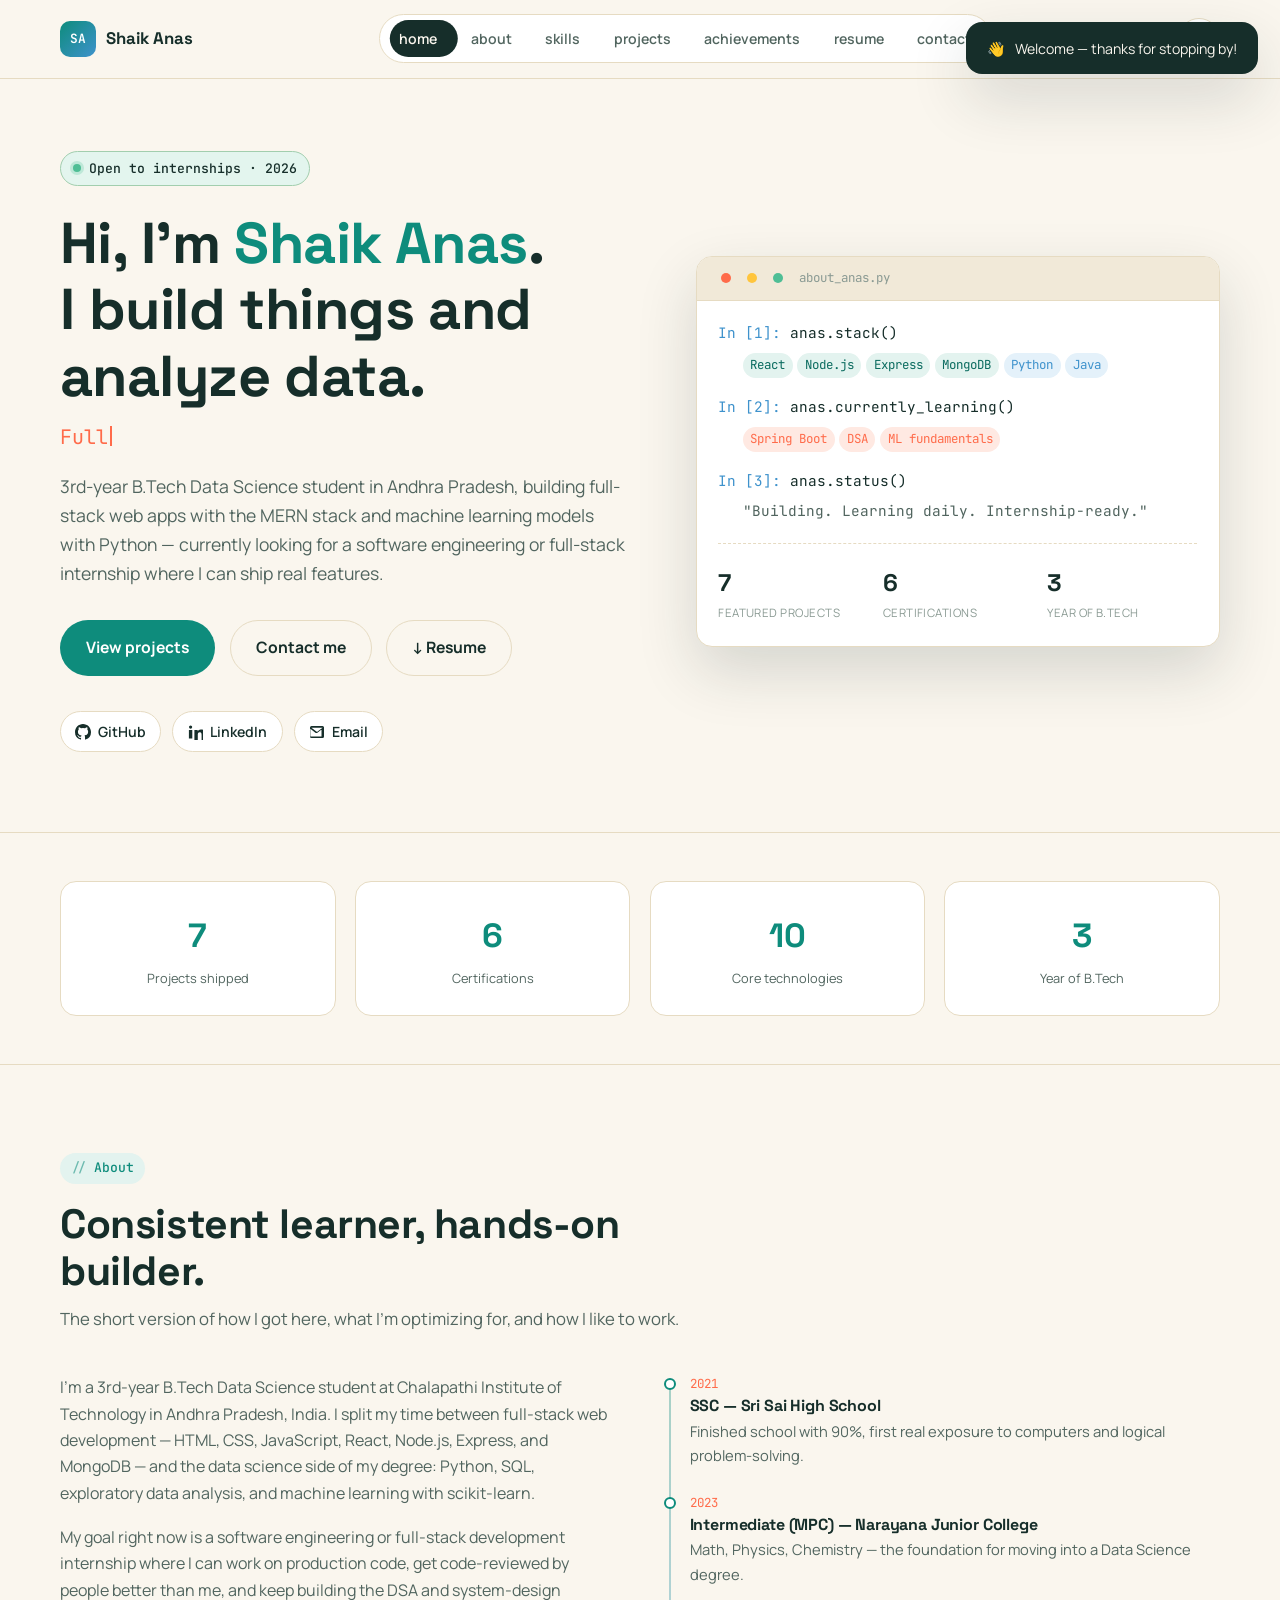
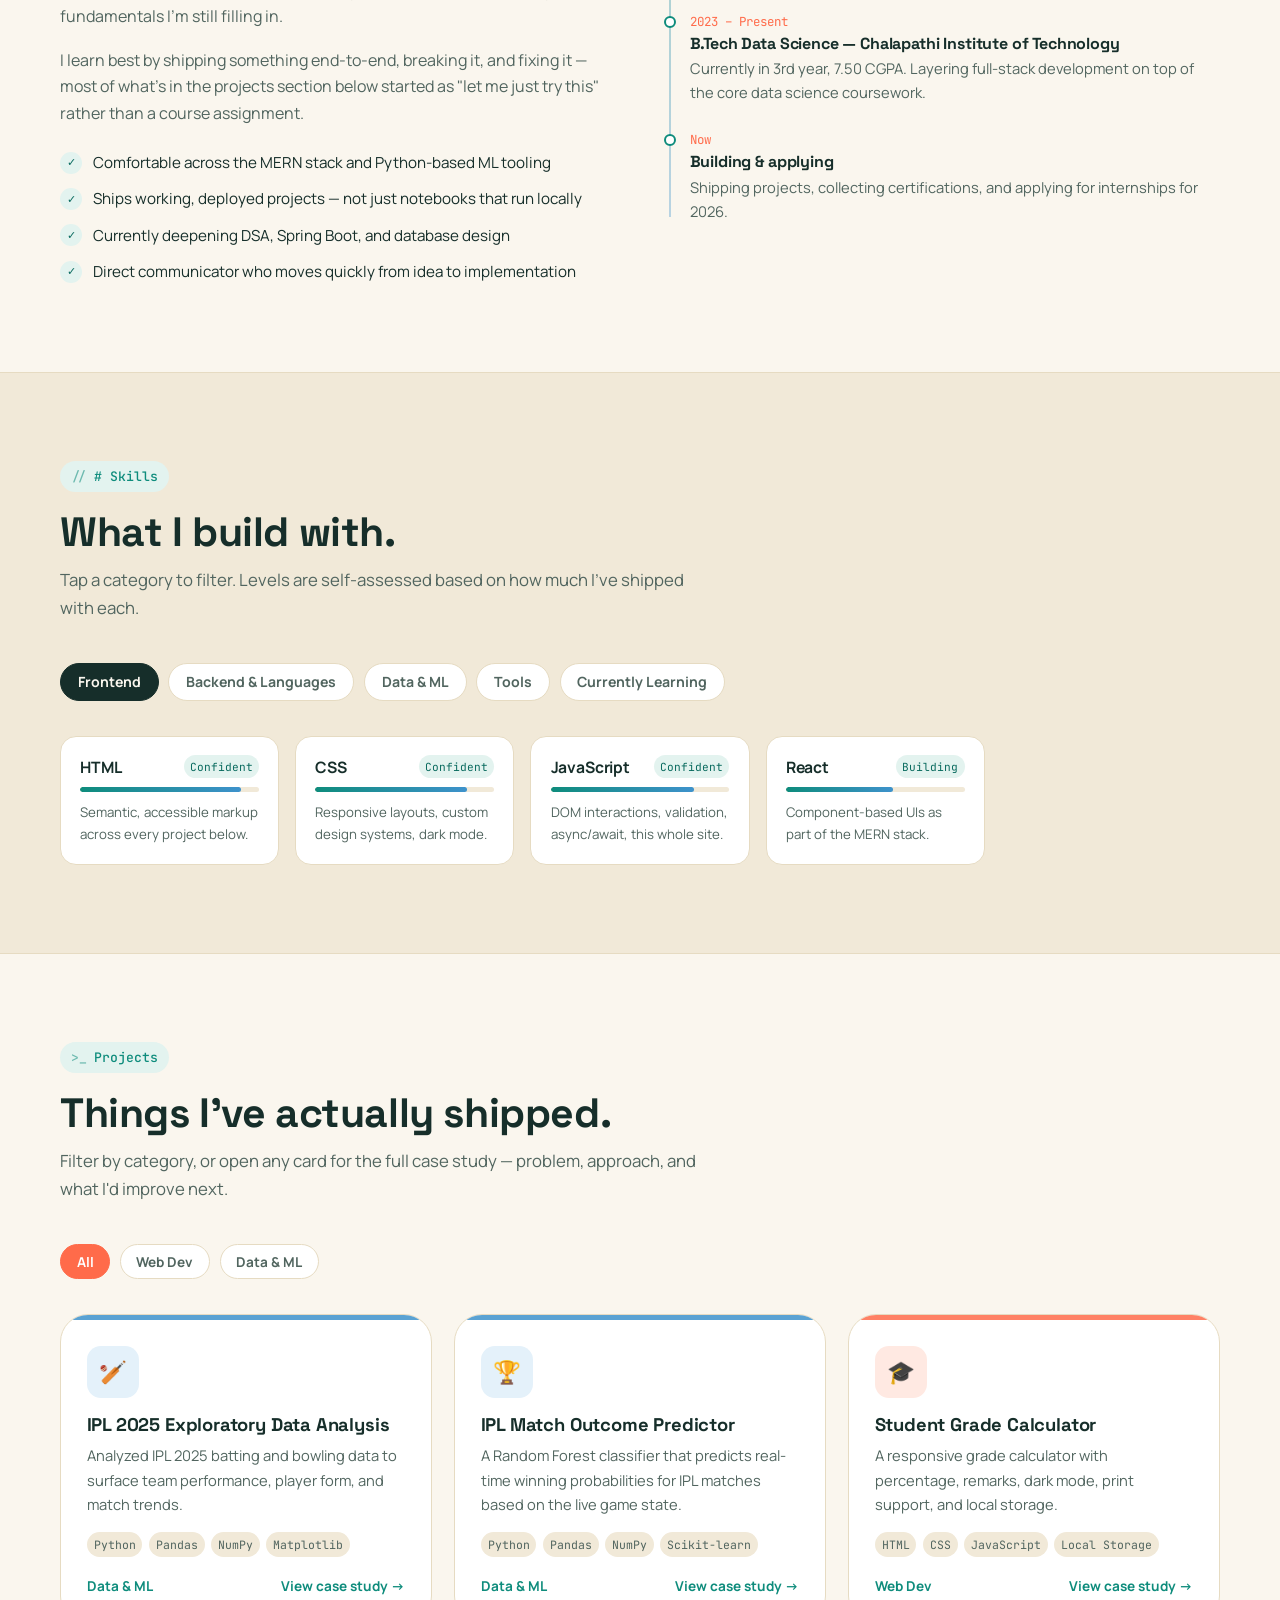
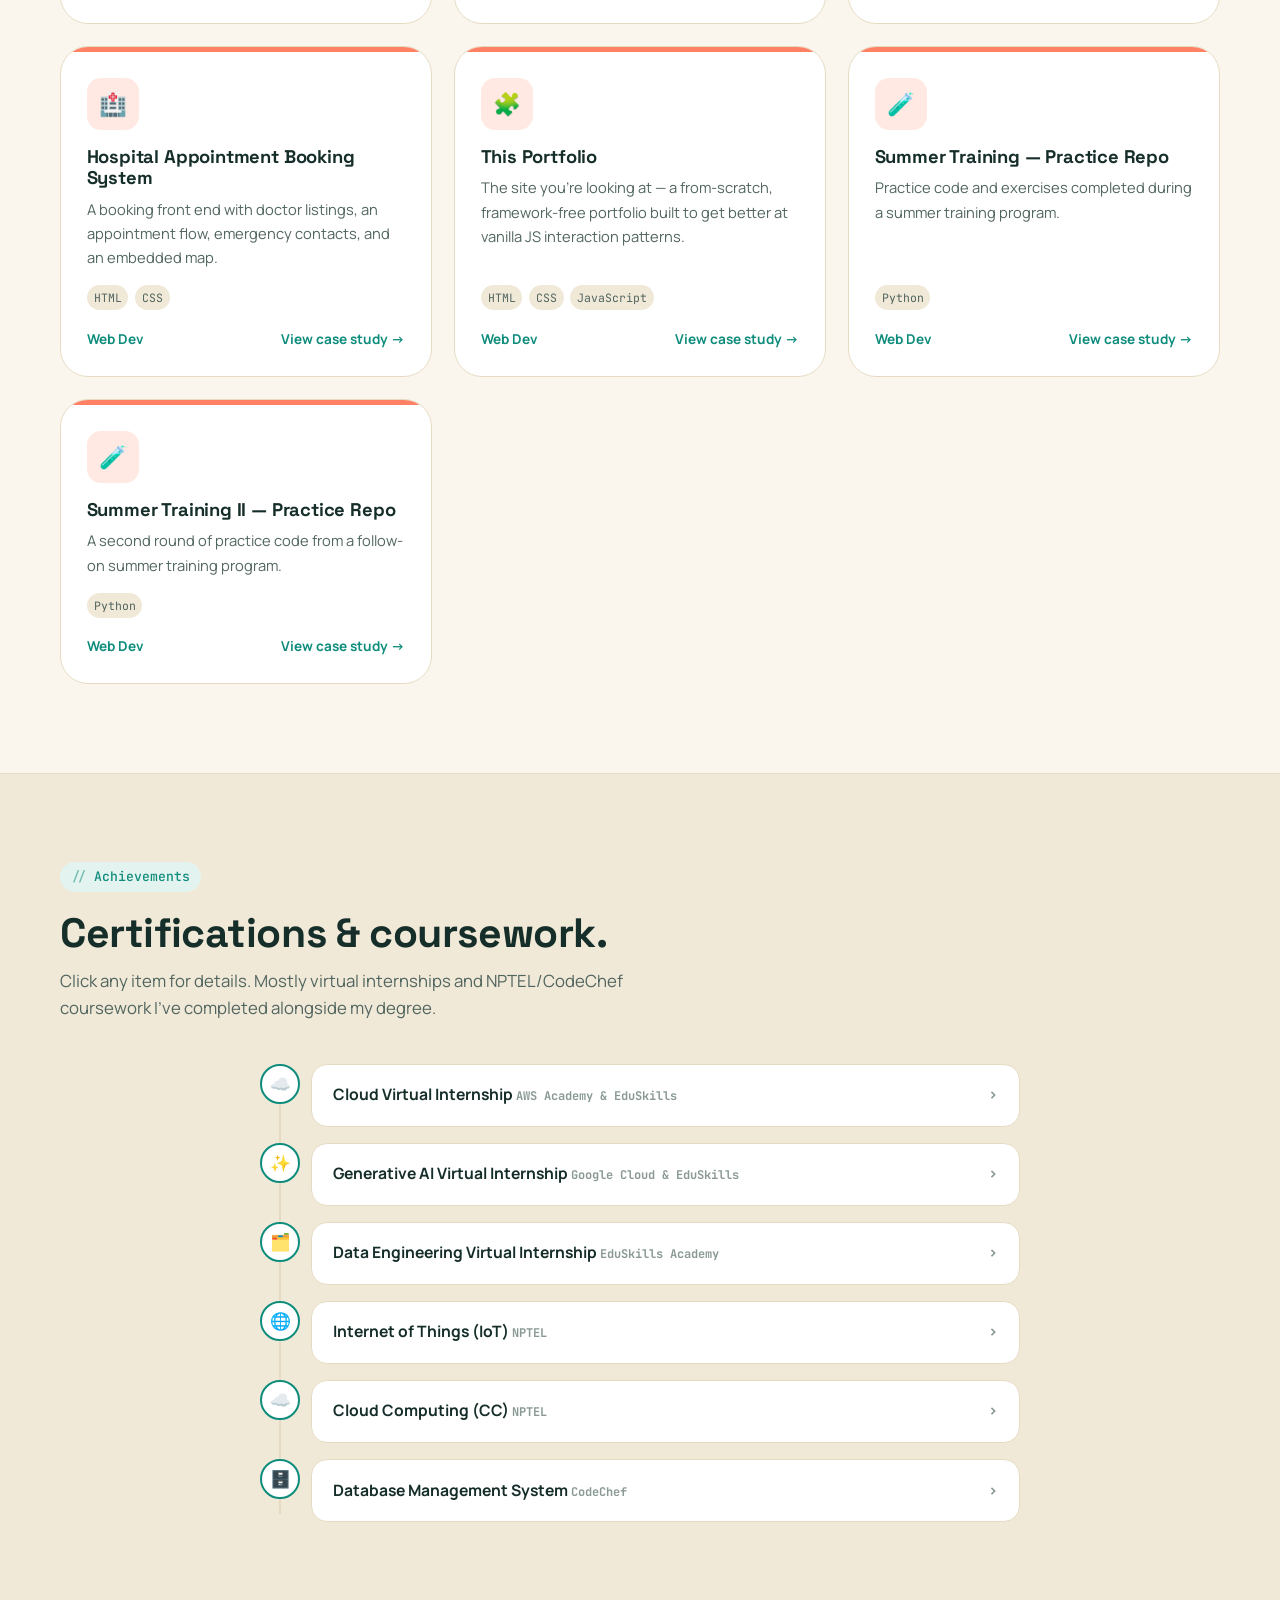
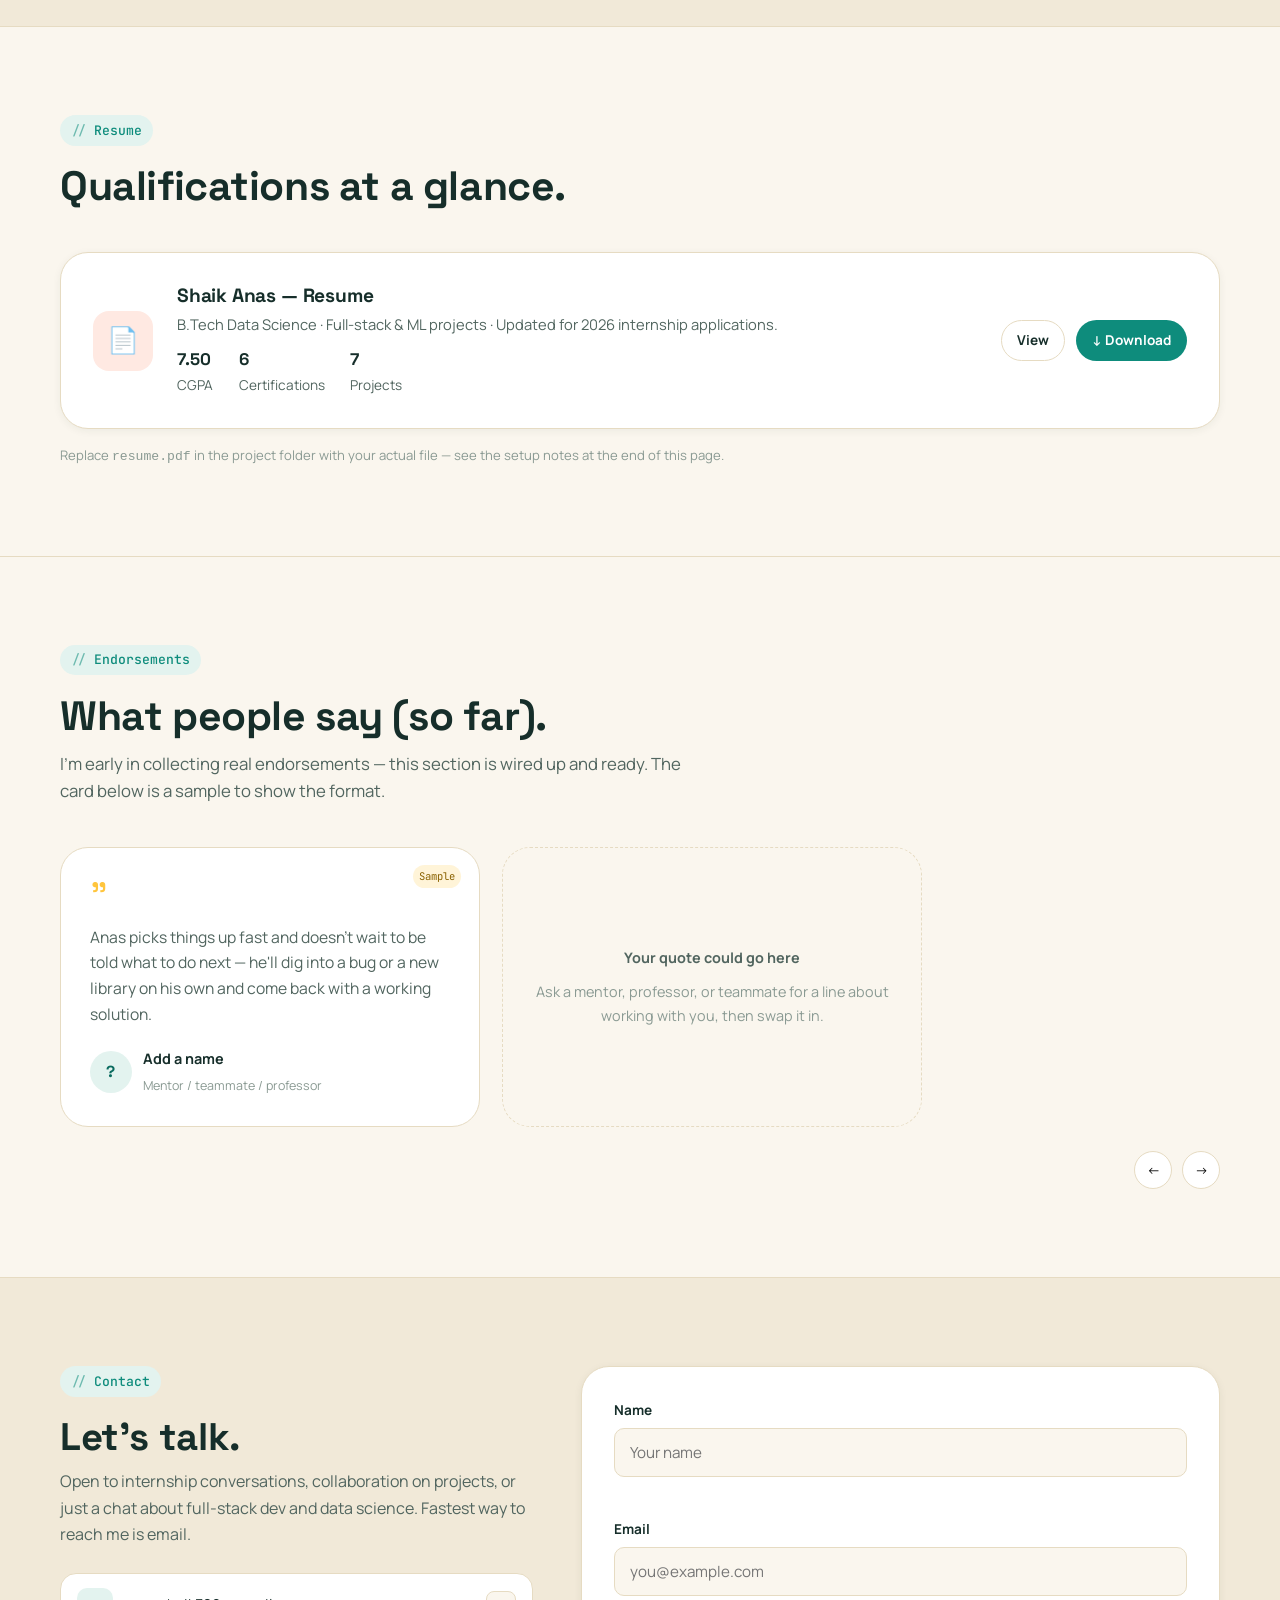
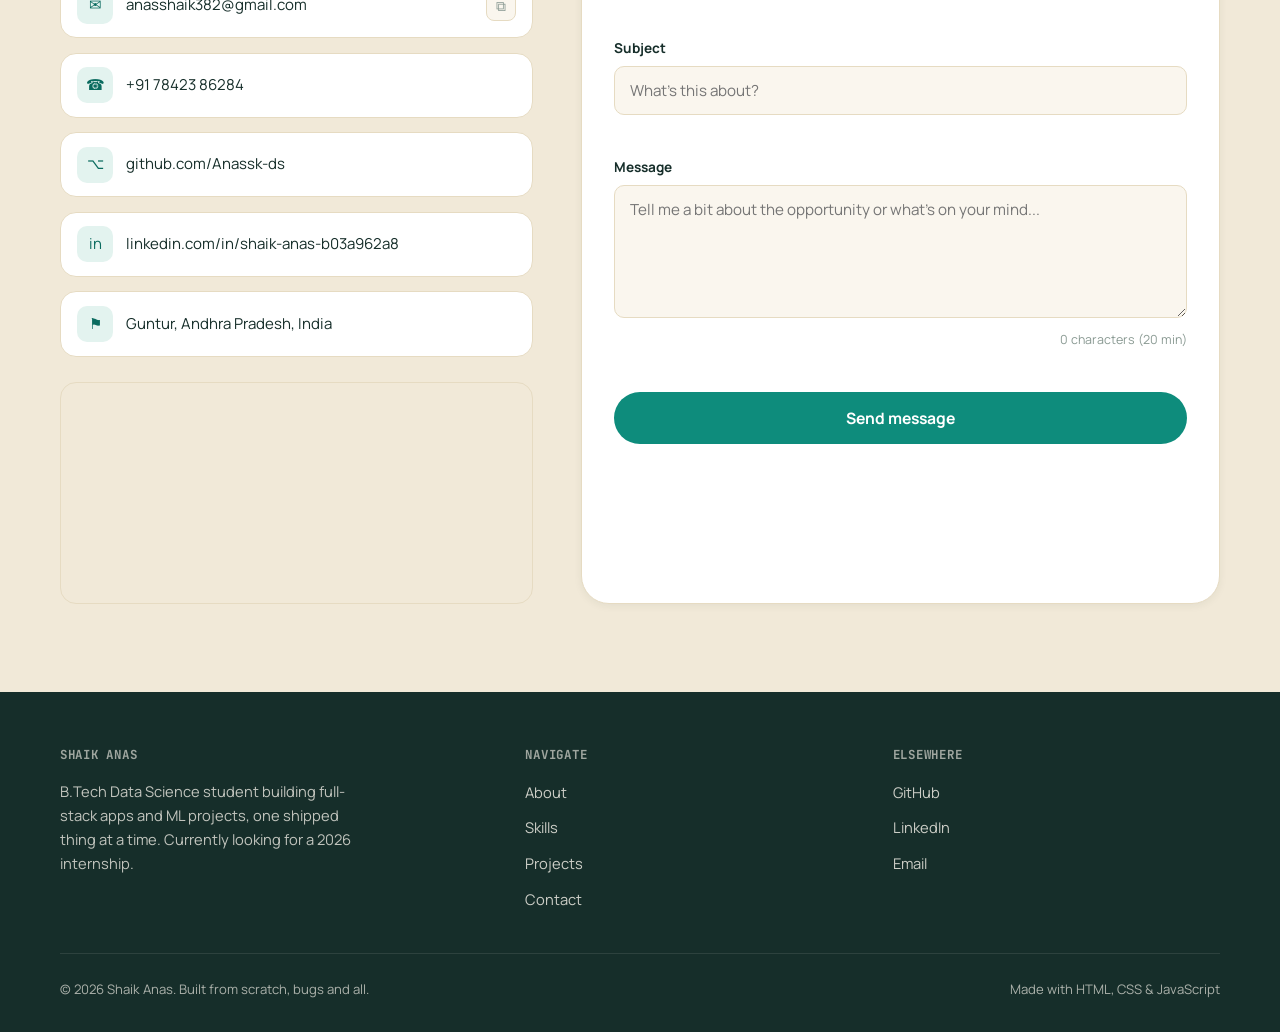
==== index.html @ b58685bb "Fix comment formatting for toast section in index.html" ====
<!DOCTYPE html>
<html lang="en">
<head>
<meta charset="UTF-8">
<meta name="viewport" content="width=device-width, initial-scale=1.0">
<title>Shaik Anas — Full-Stack &amp; Data Science Developer</title>
<meta name="description" content="Portfolio of Shaik Anas, a 3rd-year B.Tech Data Science student building full-stack web apps and machine learning projects, seeking software engineering internships.">
<meta property="og:title" content="Shaik Anas — Full-Stack & Data Science Developer">
<meta property="og:description" content="Projects, skills, and contact info for Shaik Anas — B.Tech Data Science student and aspiring software engineer.">
<meta property="og:type" content="website">
<meta name="twitter:card" content="summary">
<meta name="twitter:title" content="Shaik Anas — Full-Stack & Data Science Developer">
<meta name="twitter:description" content="Projects, skills, and contact info for Shaik Anas — B.Tech Data Science student and aspiring software engineer.">
<meta name="theme-color" content="#0E8C7C">
<meta name="keywords" content="Shaik Anas, portfolio, full stack developer, data science, MERN stack, machine learning, B.Tech, internship">
<link rel="icon" href="data:image/svg+xml,<svg xmlns=%22http://www.w3.org/2000/svg%22 viewBox=%220 0 100 100%22><rect width=%22100%22 height=%22100%22 rx=%2222%22 fill=%22%230E8C7C%22/><text x=%2250%22 y=%2266%22 font-size=%2250%22 font-family=%22monospace%22 fill=%22white%22 text-anchor=%22middle%22>A</text></svg>">
<style>
/* ============================================================
   SHAIK ANAS — PORTFOLIO
   Design language: "notebook & console" — nods to Jupyter cells
   (data science) and terminal prompts (full-stack/dev) without
   ever going literal dark-hacker. Bright, warm, editorial.
   ============================================================ */

/* ---------- FONTS ---------- */
@import url('https://fonts.googleapis.com/css2?family=Space+Grotesk:wght@500;600;700&family=Manrope:wght@400;500;600;700;800&family=JetBrains+Mono:wght@400;500;600&display=swap');

/* ---------- TOKENS ---------- */
:root{
  /* base surfaces */
  --bg:#FAF6EE;
  --bg-alt:#F1E9D8;
  --surface:#FFFFFF;
  --border:#E6DBC2;

  /* ink */
  --ink:#162E2A;
  --ink-soft:#51655F;
  --ink-faint:#8A9A93;

  /* accents */
  --teal:#0E8C7C;
  --teal-dark:#0A6B5F;
  --teal-tint:#E3F3EF;
  --coral:#FF6B4A;
  --coral-tint:#FFE9E2;
  --sun:#FFC53D;
  --sun-tint:#FFF4D8;
  --sky:#3E92CC;
  --sky-tint:#E4F1FA;
  --mint:#4FBE95;

  /* elevation */
  --shadow-sm:0 2px 8px rgba(22,46,42,.06);
  --shadow-md:0 10px 30px rgba(22,46,42,.10);
  --shadow-lg:0 24px 60px rgba(22,46,42,.16);

  /* geometry */
  --radius-sm:10px;
  --radius-md:16px;
  --radius-lg:28px;
  --radius-pill:999px;

  /* type */
  --font-display:'Space Grotesk', sans-serif;
  --font-body:'Manrope', sans-serif;
  --font-mono:'JetBrains Mono', monospace;

  /* motion */
  --ease:cubic-bezier(.22,.9,.3,1);
  --dur-fast:.2s;
  --dur-med:.45s;

  color-scheme: light;
}

[data-theme="dark"]{
  --bg:#122320;
  --bg-alt:#0D1B19;
  --surface:#18302B;
  --border:#25423B;

  --ink:#F2EEE1;
  --ink-soft:#B9C7C1;
  --ink-faint:#6E8580;

  --teal:#4FD6BE;
  --teal-dark:#38B39D;
  --teal-tint:#173B34;
  --coral:#FF8567;
  --coral-tint:#3B241E;
  --sun:#FFD35C;
  --sun-tint:#3A2E15;
  --sky:#6FB4E8;
  --sky-tint:#16303F;
  --mint:#6BD9AF;

  --shadow-sm:0 2px 10px rgba(0,0,0,.25);
  --shadow-md:0 14px 34px rgba(0,0,0,.35);
  --shadow-lg:0 28px 70px rgba(0,0,0,.45);

  color-scheme: dark;
}

/* ---------- RESET ---------- */
*,*::before,*::after{ box-sizing:border-box; }
html{ scroll-behavior:smooth; }
@media (prefers-reduced-motion: reduce){
  html{ scroll-behavior:auto; }
  *,*::before,*::after{
    animation-duration:.001ms !important;
    animation-iteration-count:1 !important;
    transition-duration:.001ms !important;
    scroll-behavior:auto !important;
  }
}

body{
  margin:0;
  background:var(--bg);
  color:var(--ink);
  font-family:var(--font-body);
  font-size:16px;
  line-height:1.65;
  -webkit-font-smoothing:antialiased;
  transition:background var(--dur-med) var(--ease), color var(--dur-med) var(--ease);
}

img{ max-width:100%; display:block; }
a{ color:inherit; }
button{ font-family:inherit; }

h1,h2,h3,h4{
  font-family:var(--font-display);
  line-height:1.15;
  margin:0;
  letter-spacing:-.01em;
}

p{ margin:0; }

.container{
  width:min(1160px, 92%);
  margin-inline:auto;
}

/* visually-hidden but accessible */
.sr-only{
  position:absolute; width:1px; height:1px;
  padding:0; margin:-1px; overflow:hidden;
  clip:rect(0,0,0,0); white-space:nowrap; border:0;
}

/* skip link */
.skip-link{
  position:absolute; left:1rem; top:-60px;
  background:var(--ink); color:var(--bg);
  padding:.7rem 1.1rem; border-radius:var(--radius-sm);
  z-index:2000; transition:top var(--dur-fast) var(--ease);
}
.skip-link:focus{ top:1rem; }

/* focus states */
a:focus-visible,
button:focus-visible,
input:focus-visible,
textarea:focus-visible,
select:focus-visible,
[tabindex]:focus-visible{
  outline:2.5px solid var(--coral);
  outline-offset:3px;
  border-radius:6px;
}

/* ---------- EYEBROW / SECTION LABELS (console-comment motif) ---------- */
.eyebrow{
  display:inline-flex;
  align-items:center;
  gap:.5em;
  font-family:var(--font-mono);
  font-size:.82rem;
  font-weight:500;
  color:var(--teal);
  background:var(--teal-tint);
  padding:.35em .85em;
  border-radius:var(--radius-pill);
  margin-bottom:1.1rem;
}
.eyebrow::before{ content:"//"; opacity:.55; }
.eyebrow.is-prompt::before{ content:">_"; }

.section-head{
  max-width:640px;
  margin-bottom:2.6rem;
}
.section-head h2{
  font-size:clamp(1.8rem, 3.2vw, 2.6rem);
  margin-bottom:.6rem;
}
.section-head p{
  color:var(--ink-soft);
  font-size:1.05rem;
}

section{
  padding:5.5rem 0;
  border-bottom:1px solid var(--border);
}
section:last-of-type{ border-bottom:none; }

/* alternate surface bands for rhythm */
.band-alt{ background:var(--bg-alt); }

/* ---------- CURSOR GLOW (desktop, pointer:fine only — added via JS) ---------- */
.cursor-glow{
  position:fixed;
  top:0; left:0;
  width:380px; height:380px;
  border-radius:50%;
  pointer-events:none;
  z-index:1;
  background:radial-gradient(circle, color-mix(in srgb, var(--teal) 16%, transparent) 0%, color-mix(in srgb, var(--coral) 8%, transparent) 45%, transparent 72%);
  transform:translate(-50%,-50%);
  opacity:0;
  transition:opacity .4s ease;
  will-change:transform;
}
.cursor-glow.is-active{ opacity:1; }

/* ---------- BUTTONS ---------- */
.btn{
  --btn-bg:var(--ink);
  --btn-fg:var(--bg);
  display:inline-flex;
  align-items:center;
  gap:.55em;
  font-family:var(--font-body);
  font-weight:700;
  font-size:.98rem;
  padding:.9em 1.6em;
  border-radius:var(--radius-pill);
  background:var(--btn-bg);
  color:var(--btn-fg);
  border:1.5px solid transparent;
  cursor:pointer;
  text-decoration:none;
  transition:transform var(--dur-fast) var(--ease), box-shadow var(--dur-fast) var(--ease);
  position:relative;
  isolation:isolate;
}
.btn:hover{ transform:translateY(-3px); box-shadow:var(--shadow-md); }
.btn:active{ transform:translateY(-1px); }

.btn-primary{ --btn-bg:var(--teal); --btn-fg:#fff; }
.btn-coral{ --btn-bg:var(--coral); --btn-fg:#fff; }
.btn-ghost{
  --btn-bg:transparent; --btn-fg:var(--ink);
  border-color:var(--border);
}
.btn-ghost:hover{ border-color:var(--teal); }
.btn-sm{ padding:.6em 1.1em; font-size:.85rem; }
.btn:disabled{ opacity:.55; cursor:not-allowed; transform:none; box-shadow:none; }

/* ---------- HEADER / NAV ---------- */
.site-header{
  position:sticky;
  top:0;
  z-index:1000;
  background:color-mix(in srgb, var(--bg) 88%, transparent);
  backdrop-filter:blur(10px);
  border-bottom:1px solid var(--border);
  transition:box-shadow var(--dur-fast) var(--ease), background var(--dur-med) var(--ease), transform var(--dur-med) var(--ease);
}
.site-header.is-scrolled{ box-shadow:var(--shadow-sm); }
.site-header.is-hidden{ transform:translateY(-100%); }

.nav-inner{
  display:flex;
  align-items:center;
  justify-content:space-between;
  padding:.9rem 0;
}

.logo{
  display:flex;
  align-items:center;
  gap:.6rem;
  font-family:var(--font-display);
  font-weight:700;
  font-size:1.05rem;
  text-decoration:none;
  color:var(--ink);
}
.logo-mark{
  width:36px; height:36px;
  border-radius:10px;
  background:linear-gradient(135deg, var(--teal), var(--sky));
  color:#fff;
  display:flex; align-items:center; justify-content:center;
  font-family:var(--font-mono);
  font-size:.8rem;
  font-weight:600;
  flex-shrink:0;
}

.nav-tabs{
  display:flex;
  gap:.25rem;
  list-style:none;
  margin:0; padding:0;
  background:var(--surface);
  border:1px solid var(--border);
  border-radius:var(--radius-pill);
  padding:.3rem;
  position:relative;
}
.nav-indicator{
  position:absolute;
  top:.3rem;
  height:calc(100% - .6rem);
  border-radius:var(--radius-pill);
  background:var(--ink);
  z-index:0;
  transition:transform var(--dur-med) var(--ease), width var(--dur-med) var(--ease), opacity var(--dur-fast) var(--ease);
  opacity:0;
}
.nav-tabs a{
  display:block;
  position:relative;
  z-index:1;
  padding:.5em 1.05em;
  border-radius:var(--radius-pill);
  text-decoration:none;
  font-size:.88rem;
  font-weight:600;
  color:var(--ink-soft);
  transition:color var(--dur-fast) var(--ease);
  white-space:nowrap;
}
.nav-tabs a:hover{ color:var(--ink); }
.nav-tabs a.is-active{ color:var(--bg); }
@media (max-width:860px){
  .nav-indicator{ display:none; }
}

.nav-actions{ display:flex; align-items:center; gap:.6rem; }

.theme-toggle{
  width:42px; height:42px;
  border-radius:50%;
  border:1px solid var(--border);
  background:var(--surface);
  display:flex; align-items:center; justify-content:center;
  cursor:pointer;
  font-size:1.05rem;
  transition:transform var(--dur-fast) var(--ease), border-color var(--dur-fast) var(--ease);
}
.theme-toggle:hover{ transform:rotate(-12deg); border-color:var(--teal); }

.menu-toggle{
  display:none;
  width:42px; height:42px;
  border-radius:10px;
  border:1px solid var(--border);
  background:var(--surface);
  cursor:pointer;
  align-items:center;
  justify-content:center;
}
.menu-toggle span,
.menu-toggle span::before,
.menu-toggle span::after{
  content:"";
  display:block;
  width:18px; height:2px;
  background:var(--ink);
  position:relative;
  transition:transform var(--dur-fast) var(--ease), opacity var(--dur-fast) var(--ease);
}
.menu-toggle span::before{ position:absolute; top:-6px; }
.menu-toggle span::after{ position:absolute; top:6px; }
.menu-toggle.is-open span{ background:transparent; }
.menu-toggle.is-open span::before{ transform:translateY(6px) rotate(45deg); }
.menu-toggle.is-open span::after{ transform:translateY(-6px) rotate(-45deg); }

@media (max-width:860px){
  .nav-tabs{
    position:fixed;
    inset:64px 4% auto 4%;
    flex-direction:column;
    display:none;
    padding:.6rem;
    box-shadow:var(--shadow-lg);
  }
  .nav-tabs.is-open{ display:flex; }
  .nav-tabs a{ text-align:center; }
  .menu-toggle{ display:flex; }
}

/* ---------- HERO ---------- */
.hero{
  padding:4.5rem 0 5rem;
  border-bottom:1px solid var(--border);
  overflow:hidden;
}
.hero-grid{
  display:grid;
  grid-template-columns:1.05fr .95fr;
  gap:3.5rem;
  align-items:center;
}
@media (max-width:940px){
  .hero-grid{ grid-template-columns:1fr; gap:2.5rem; }
}

.status-badge{
  display:inline-flex;
  align-items:center;
  gap:.55em;
  font-family:var(--font-mono);
  font-size:.82rem;
  font-weight:500;
  padding:.45em .95em;
  border-radius:var(--radius-pill);
  background:var(--mint) / 12%;
  background:color-mix(in srgb, var(--mint) 16%, var(--surface));
  border:1px solid color-mix(in srgb, var(--mint) 45%, var(--border));
  margin-bottom:1.5rem;
}
.status-dot{
  width:8px; height:8px; border-radius:50%;
  background:var(--mint);
  box-shadow:0 0 0 3px color-mix(in srgb, var(--mint) 25%, transparent);
  animation:pulse-dot 2.2s ease-in-out infinite;
}
@keyframes pulse-dot{
  0%,100%{ opacity:1; }
  50%{ opacity:.45; }
}

.hero h1{
  font-size:clamp(2.4rem, 5vw, 3.6rem);
  margin-bottom:.75rem;
}
.hero h1 .accent{ color:var(--teal); }

.hero-role{
  font-family:var(--font-mono);
  font-size:clamp(1rem, 1.6vw, 1.25rem);
  color:var(--coral);
  margin-bottom:1.15rem;
  min-height:1.6em;
}
.hero-role .cursor{
  display:inline-block;
  width:2px; height:1em;
  background:var(--coral);
  margin-left:2px;
  vertical-align:-2px;
  animation:blink 1s step-end infinite;
}
@keyframes blink{ 50%{ opacity:0; } }

.hero p.lede{
  font-size:1.1rem;
  color:var(--ink-soft);
  max-width:52ch;
  margin-bottom:2rem;
}

.hero-ctas{
  display:flex;
  flex-wrap:wrap;
  gap:.9rem;
  margin-bottom:2.2rem;
}

.social-row{
  display:flex;
  gap:.7rem;
  flex-wrap:wrap;
}
.social-chip{
  display:inline-flex;
  align-items:center;
  gap:.5em;
  padding:.55em 1em;
  border-radius:var(--radius-pill);
  border:1px solid var(--border);
  background:var(--surface);
  text-decoration:none;
  font-size:.88rem;
  font-weight:600;
  color:var(--ink);
  transition:border-color var(--dur-fast) var(--ease), transform var(--dur-fast) var(--ease);
}
.social-chip:hover{ border-color:var(--teal); transform:translateY(-2px); }

/* --- hero terminal / notebook cell (signature element) --- */
.cell{
  background:var(--surface);
  border:1px solid var(--border);
  border-radius:var(--radius-md);
  box-shadow:var(--shadow-lg);
  overflow:hidden;
  font-family:var(--font-mono);
}
.cell-titlebar{
  display:flex;
  align-items:center;
  gap:.5rem;
  padding:.7rem 1rem;
  background:var(--bg-alt);
  border-bottom:1px solid var(--border);
}
.cell-dot{ width:10px; height:10px; border-radius:50%; }
.cell-dot.c1{ background:var(--coral); }
.cell-dot.c2{ background:var(--sun); }
.cell-dot.c3{ background:var(--mint); }
.cell-titlebar span{
  margin-left:.5rem;
  font-size:.78rem;
  color:var(--ink-faint);
}
.cell-body{ padding:1.25rem 1.35rem 1.5rem; font-size:.9rem; }
.cell-line{ display:flex; gap:.6em; margin-bottom:.35rem; }
.cell-prompt{ color:var(--sky); flex-shrink:0; }
.cell-input{ color:var(--ink); }
.cell-output{
  color:var(--ink-soft);
  padding-left:1.7em;
  margin-top:.15rem;
}
.cell-output .tag{
  display:inline-block;
  margin:.15rem .3rem .15rem 0;
  padding:.2em .6em;
  border-radius:var(--radius-pill);
  font-size:.78rem;
}
.tag-teal{ background:var(--teal-tint); color:var(--teal-dark); }
.tag-coral{ background:var(--coral-tint); color:var(--coral); }
.tag-sun{ background:var(--sun-tint); color:#8a6200; }
[data-theme="dark"] .tag-sun{ color:var(--sun); }
.tag-sky{ background:var(--sky-tint); color:var(--sky); }

.cell-stats{
  display:grid;
  grid-template-columns:repeat(3,1fr);
  gap:.9rem;
  margin-top:1.3rem;
  padding-top:1.2rem;
  border-top:1px dashed var(--border);
  font-family:var(--font-body);
}
.cell-stats .stat-num{
  font-family:var(--font-display);
  font-size:1.5rem;
  font-weight:700;
  color:var(--ink);
}
.cell-stats .stat-label{
  font-size:.72rem;
  color:var(--ink-faint);
  text-transform:uppercase;
  letter-spacing:.04em;
}

/* ---------- SCROLL REVEAL ----------
   Visible by default so the page still works if JS fails to load.
   JS opts elements into the hidden starting state via .reveal-armed,
   then adds .is-visible once scrolled into view. See script.js. */
.reveal{ opacity:1; transform:none; }
.reveal.reveal-armed{
  opacity:0;
  transform:translateY(24px);
  transition:opacity .7s var(--ease), transform .7s var(--ease);
}
.reveal.reveal-armed.is-visible{ opacity:1; transform:none; }

/* ---------- ABOUT ---------- */
.about-grid{
  display:grid;
  grid-template-columns:1fr 1fr;
  gap:3rem;
}
@media (max-width:860px){ .about-grid{ grid-template-columns:1fr; } }

.about-copy p{ color:var(--ink-soft); margin-bottom:1.1rem; }
.about-copy p:last-child{ margin-bottom:0; }

.strengths{
  list-style:none; margin:1.5rem 0 0; padding:0;
  display:grid; gap:.7rem;
}
.strengths li{
  display:flex; gap:.7em; align-items:flex-start;
  font-size:.95rem; color:var(--ink);
}
.strengths li::before{
  content:"✓";
  flex-shrink:0;
  width:22px; height:22px;
  border-radius:50%;
  background:var(--teal-tint);
  color:var(--teal-dark);
  font-size:.7rem;
  display:flex; align-items:center; justify-content:center;
  margin-top:.15em;
}

/* mini journey timeline (about) */
.journey{
  position:relative;
  padding-left:1.6rem;
}
.journey::before{
  content:"";
  position:absolute; left:5px; top:6px; bottom:6px;
  width:2px;
  background:linear-gradient(var(--teal), var(--sky));
  opacity:.35;
}
.journey-item{
  position:relative;
  padding-bottom:1.6rem;
}
.journey-item:last-child{ padding-bottom:0; }
.journey-item::before{
  content:"";
  position:absolute; left:-1.6rem; top:4px;
  width:12px; height:12px;
  border-radius:50%;
  background:var(--surface);
  border:2.5px solid var(--teal);
}
.journey-item .yr{
  font-family:var(--font-mono);
  font-size:.78rem;
  color:var(--coral);
  display:block;
  margin-bottom:.15rem;
}
.journey-item h4{ font-size:1rem; margin-bottom:.2rem; }
.journey-item p{ color:var(--ink-soft); font-size:.92rem; }

/* ---------- SKILLS ---------- */
.skill-tabs{
  display:flex;
  flex-wrap:wrap;
  gap:.6rem;
  margin-bottom:2.2rem;
}
.skill-tab{
  padding:.6em 1.2em;
  border-radius:var(--radius-pill);
  border:1px solid var(--border);
  background:var(--surface);
  cursor:pointer;
  font-weight:700;
  font-size:.88rem;
  color:var(--ink-soft);
  transition:all var(--dur-fast) var(--ease);
}
.skill-tab:hover{ border-color:var(--teal); color:var(--ink); }
.skill-tab.is-active{
  background:var(--ink);
  border-color:var(--ink);
  color:var(--bg);
}

.skill-panel{ display:none; }
.skill-panel.is-active{ display:block; }

.skill-grid{
  display:grid;
  grid-template-columns:repeat(auto-fill, minmax(200px, 1fr));
  gap:1rem;
}
.skill-card{
  background:var(--surface);
  border:1px solid var(--border);
  border-radius:var(--radius-md);
  padding:1.15rem 1.2rem;
  cursor:default;
  transition:transform var(--dur-fast) var(--ease), box-shadow var(--dur-fast) var(--ease), border-color var(--dur-fast) var(--ease);
}
.skill-card:hover, .skill-card:focus-within{
  transform:translateY(-4px);
  box-shadow:var(--shadow-md);
  border-color:var(--teal);
}
.skill-card-top{
  display:flex; align-items:center; justify-content:space-between;
  margin-bottom:.55rem;
}
.skill-card h4{ font-size:.98rem; font-family:var(--font-body); font-weight:700; }
.skill-level{
  font-family:var(--font-mono);
  font-size:.7rem;
  padding:.2em .55em;
  border-radius:var(--radius-pill);
  background:var(--teal-tint);
  color:var(--teal-dark);
}
.skill-level.lvl-learning{ background:var(--sun-tint); color:#8a6200; }
[data-theme="dark"] .skill-level.lvl-learning{ color:var(--sun); }
.skill-bar{
  height:5px;
  border-radius:var(--radius-pill);
  background:var(--bg-alt);
  overflow:hidden;
  margin-bottom:.6rem;
}
.skill-bar-fill{
  height:100%;
  border-radius:var(--radius-pill);
  background:linear-gradient(90deg, var(--teal), var(--sky));
  width:0%;
  transition:width 1s var(--ease);
}
.skill-card p{ font-size:.83rem; color:var(--ink-soft); }

/* ---------- PROJECTS ---------- */
.filter-row{
  display:flex;
  flex-wrap:wrap;
  gap:.6rem;
  margin-bottom:2.2rem;
}
.filter-btn{
  padding:.55em 1.15em;
  border-radius:var(--radius-pill);
  border:1px solid var(--border);
  background:var(--surface);
  font-weight:700;
  font-size:.85rem;
  cursor:pointer;
  color:var(--ink-soft);
  transition:all var(--dur-fast) var(--ease);
}
.filter-btn:hover{ color:var(--ink); border-color:var(--teal); }
.filter-btn.is-active{ background:var(--coral); border-color:var(--coral); color:#fff; }

.project-grid{
  display:grid;
  grid-template-columns:repeat(auto-fill, minmax(310px, 1fr));
  gap:1.4rem;
}
.project-card{
  background:var(--surface);
  border:1px solid var(--border);
  border-radius:var(--radius-lg);
  padding:1.6rem;
  display:flex;
  flex-direction:column;
  cursor:pointer;
  text-align:left;
  transition:transform .15s var(--ease), box-shadow var(--dur-fast) var(--ease);
  height:100%;
  transform-style:preserve-3d;
  will-change:transform;
  position:relative;
  overflow:hidden;
}
.project-card::before{
  content:"";
  position:absolute;
  top:0; left:0; right:0;
  height:5px;
  background:var(--card-accent, var(--teal));
  opacity:.85;
}
.project-card:hover{ transform:translateY(-6px); box-shadow:var(--shadow-md); }
.project-card.is-hidden{ display:none; }

.project-skeleton{ min-height:230px; }

.project-icon{
  width:52px; height:52px;
  border-radius:14px;
  display:flex; align-items:center; justify-content:center;
  font-size:1.4rem;
  margin-bottom:1rem;
  margin-top:.35rem;
}
.project-card h3{ font-size:1.15rem; margin-bottom:.5rem; }
.project-card .summary{ color:var(--ink-soft); font-size:.92rem; margin-bottom:1rem; flex-grow:1; }
.stack-row{ display:flex; flex-wrap:wrap; gap:.4rem; margin-bottom:1.1rem; }
.stack-chip{
  font-family:var(--font-mono);
  font-size:.72rem;
  padding:.25em .6em;
  border-radius:var(--radius-pill);
  background:var(--bg-alt);
  color:var(--ink-soft);
}
.project-card .card-foot{
  display:flex; align-items:center; justify-content:space-between;
  font-size:.85rem; font-weight:700; color:var(--teal);
}

/* modal */
.modal-overlay{
  position:fixed; inset:0;
  background:rgba(15,25,23,.55);
  backdrop-filter:blur(3px);
  display:none;
  align-items:center; justify-content:center;
  padding:4vh 4vw;
  z-index:2000;
}
.modal-overlay.is-open{ display:flex; }
.modal{
  background:var(--surface);
  border-radius:var(--radius-lg);
  max-width:640px;
  width:100%;
  max-height:90vh;
  overflow-y:auto;
  padding:2.2rem;
  box-shadow:var(--shadow-lg);
  position:relative;
  animation:modal-in .3s var(--ease);
}
@keyframes modal-in{
  from{ opacity:0; transform:translateY(16px) scale(.98); }
  to{ opacity:1; transform:none; }
}
.modal-close{
  position:absolute; top:1.2rem; right:1.2rem;
  width:36px; height:36px; border-radius:50%;
  border:1px solid var(--border);
  background:var(--bg-alt);
  cursor:pointer;
  font-size:1rem;
}
.modal h3{ font-size:1.5rem; margin-bottom:.3rem; padding-right:2rem; }
.modal .modal-tag{ color:var(--coral); font-family:var(--font-mono); font-size:.85rem; margin-bottom:1.2rem; display:block; }
.modal-section{ margin-bottom:1.2rem; }
.modal-section h4{
  font-family:var(--font-mono);
  font-size:.78rem;
  text-transform:uppercase;
  letter-spacing:.05em;
  color:var(--teal);
  margin-bottom:.4rem;
}
.modal-section p{ color:var(--ink-soft); font-size:.95rem; }
.modal-links{ display:flex; gap:.8rem; margin-top:1.4rem; flex-wrap:wrap; }

/* ---------- ACHIEVEMENTS / TIMELINE ---------- */
.timeline{ position:relative; max-width:760px; margin-inline:auto; }
.timeline::before{
  content:"";
  position:absolute; left:19px; top:8px; bottom:8px;
  width:2px;
  background:var(--border);
}
.timeline-item{
  position:relative;
  padding-left:3.2rem;
  margin-bottom:1rem;
}
.timeline-marker{
  position:absolute; left:0; top:0;
  width:40px; height:40px;
  border-radius:50%;
  background:var(--surface);
  border:2px solid var(--teal);
  display:flex; align-items:center; justify-content:center;
  font-size:1.05rem;
  z-index:1;
}
.timeline-card{
  background:var(--surface);
  border:1px solid var(--border);
  border-radius:var(--radius-md);
  padding:1.1rem 1.3rem;
  cursor:pointer;
}
.timeline-card summary{
  list-style:none;
  cursor:pointer;
  display:flex;
  justify-content:space-between;
  align-items:center;
  gap:1rem;
  font-weight:700;
  font-size:.98rem;
}
.timeline-card summary::-webkit-details-marker{ display:none; }
.timeline-card summary .chev{ transition:transform var(--dur-fast) var(--ease); color:var(--ink-faint); flex-shrink:0; }
.timeline-card[open] summary .chev{ transform:rotate(90deg); }
.timeline-card .meta{ font-family:var(--font-mono); font-size:.75rem; color:var(--ink-faint); margin-top:.2rem; }
.timeline-card .detail{ color:var(--ink-soft); font-size:.9rem; margin-top:.8rem; padding-top:.8rem; border-top:1px dashed var(--border); }

/* ---------- RESUME ---------- */
.resume-card{
  background:var(--surface);
  border:1px solid var(--border);
  border-radius:var(--radius-lg);
  padding:2rem;
  display:grid;
  grid-template-columns:auto 1fr auto;
  gap:1.5rem;
  align-items:center;
  box-shadow:var(--shadow-sm);
}
@media (max-width:700px){
  .resume-card{ grid-template-columns:1fr; text-align:center; }
}
.resume-icon{
  width:60px; height:60px;
  border-radius:16px;
  background:var(--coral-tint);
  color:var(--coral);
  display:flex; align-items:center; justify-content:center;
  font-size:1.6rem;
  margin-inline:auto;
}
.resume-facts{ display:flex; gap:1.6rem; flex-wrap:wrap; margin-top:.6rem; }
.resume-facts div{ font-size:.85rem; color:var(--ink-soft); }
.resume-facts strong{ display:block; color:var(--ink); font-family:var(--font-display); font-size:1.05rem; }
.resume-actions{ display:flex; gap:.7rem; flex-wrap:wrap; }

/* ---------- TESTIMONIALS ---------- */
.testimonial-track-wrap{ position:relative; }
.testimonial-track{
  display:flex;
  overflow-x:auto;
  scroll-snap-type:x mandatory;
  gap:1.4rem;
  padding-bottom:.5rem;
  scrollbar-width:none;
}
.testimonial-track::-webkit-scrollbar{ display:none; }
.testimonial-card{
  scroll-snap-align:start;
  flex:0 0 min(420px, 88vw);
  background:var(--surface);
  border:1px solid var(--border);
  border-radius:var(--radius-lg);
  padding:1.8rem;
  position:relative;
}
.testimonial-card .quote-mark{ font-family:var(--font-display); font-size:2.6rem; color:var(--sun); line-height:1; margin-bottom:.4rem; }
.testimonial-card p.quote{ color:var(--ink-soft); font-size:.98rem; margin-bottom:1.2rem; }
.testimonial-who{ display:flex; align-items:center; gap:.7rem; }
.testimonial-avatar{
  width:42px; height:42px; border-radius:50%;
  background:var(--teal-tint); color:var(--teal-dark);
  display:flex; align-items:center; justify-content:center;
  font-family:var(--font-display); font-weight:700;
}
.testimonial-who strong{ display:block; font-size:.9rem; }
.testimonial-who span{ font-size:.78rem; color:var(--ink-faint); }
.sample-badge{
  position:absolute; top:1.1rem; right:1.1rem;
  font-family:var(--font-mono); font-size:.66rem;
  padding:.25em .6em; border-radius:var(--radius-pill);
  background:var(--sun-tint); color:#8a6200;
}
[data-theme="dark"] .sample-badge{ color:var(--sun); }
.testimonial-empty{
  border:1.5px dashed var(--border);
  border-radius:var(--radius-lg);
  padding:2rem;
  text-align:center;
  color:var(--ink-faint);
  font-size:.9rem;
  flex:0 0 min(420px, 88vw);
  scroll-snap-align:start;
  display:flex; flex-direction:column; align-items:center; justify-content:center; gap:.6rem;
}
.track-controls{ display:flex; gap:.6rem; justify-content:flex-end; margin-top:1rem; }
.track-btn{
  width:38px; height:38px; border-radius:50%;
  border:1px solid var(--border);
  background:var(--surface);
  cursor:pointer;
}
.track-btn:hover{ border-color:var(--teal); }

/* ---------- CONTACT ---------- */
.contact-grid{
  display:grid;
  grid-template-columns:.85fr 1.15fr;
  gap:3rem;
}
@media (max-width:900px){ .contact-grid{ grid-template-columns:1fr; } }

.contact-info-list{ list-style:none; margin:1.6rem 0 0; padding:0; display:grid; gap:.9rem; }
.contact-info-list a, .contact-info-list .row{
  display:flex; align-items:center; gap:.8rem;
  text-decoration:none; color:var(--ink);
  font-size:.94rem;
  padding:.85rem 1rem;
  background:var(--surface);
  border:1px solid var(--border);
  border-radius:var(--radius-md);
  transition:border-color var(--dur-fast) var(--ease), transform var(--dur-fast) var(--ease);
}
.contact-info-list a:hover{ border-color:var(--teal); transform:translateX(4px); }
.copy-btn{
  margin-left:auto;
  flex-shrink:0;
  width:30px; height:30px;
  border-radius:8px;
  border:1px solid var(--border);
  background:var(--bg);
  color:var(--ink-faint);
  font-size:.85rem;
  cursor:pointer;
  display:flex; align-items:center; justify-content:center;
  transition:all var(--dur-fast) var(--ease);
}
.copy-btn:hover{ border-color:var(--teal); color:var(--teal); }
.copy-btn.is-copied{ color:var(--mint); border-color:var(--mint); }
.contact-icon{
  width:36px; height:36px; border-radius:10px;
  background:var(--teal-tint); color:var(--teal-dark);
  display:flex; align-items:center; justify-content:center;
  flex-shrink:0;
}

.map-embed{
  margin-top:1.6rem;
  border-radius:var(--radius-md);
  overflow:hidden;
  border:1px solid var(--border);
}
.map-embed iframe{ width:100%; height:220px; border:0; display:block; }

.form-card{
  background:var(--surface);
  border:1px solid var(--border);
  border-radius:var(--radius-lg);
  padding:2rem;
  box-shadow:var(--shadow-sm);
}
.form-row{ margin-bottom:1.3rem; }
.form-row label{
  display:block;
  font-size:.85rem;
  font-weight:700;
  margin-bottom:.4rem;
}
.form-row input,
.form-row textarea{
  width:100%;
  padding:.85em 1em;
  border:1.5px solid var(--border);
  border-radius:var(--radius-sm);
  background:var(--bg);
  color:var(--ink);
  font-family:inherit;
  font-size:.95rem;
  transition:border-color var(--dur-fast) var(--ease), box-shadow var(--dur-fast) var(--ease);
}
.form-row input:focus,
.form-row textarea:focus{
  outline:none;
  border-color:var(--teal);
  box-shadow:0 0 0 4px var(--teal-tint);
}
.form-row.has-error input,
.form-row.has-error textarea{ border-color:var(--coral); }
.field-error{
  display:block;
  min-height:1.2em;
  font-size:.78rem;
  color:var(--coral);
  margin-top:.35rem;
}
.char-count{ font-size:.78rem; color:var(--ink-faint); text-align:right; margin-top:.3rem; }
.form-status{
  display:none;
  align-items:center;
  gap:.6rem;
  padding:.9rem 1.1rem;
  border-radius:var(--radius-sm);
  font-size:.9rem;
  margin-bottom:1.2rem;
}
.form-status.is-visible{ display:flex; }
.form-status.success{ background:var(--teal-tint); color:var(--teal-dark); }
.form-status.error{ background:var(--coral-tint); color:var(--coral); }

/* ---------- FOOTER ---------- */
footer{
  background:var(--ink);
  color:var(--bg);
  padding:3.5rem 0 2rem;
}
[data-theme="dark"] footer{ background:#0A1614; }
.footer-grid{
  display:grid;
  grid-template-columns:1.3fr 1fr 1fr;
  gap:2.5rem;
  margin-bottom:2.5rem;
}
@media (max-width:760px){ .footer-grid{ grid-template-columns:1fr; gap:2rem; } }
footer h4{
  font-family:var(--font-mono);
  font-size:.78rem;
  text-transform:uppercase;
  letter-spacing:.06em;
  opacity:.6;
  margin-bottom:1rem;
}
footer p{ opacity:.75; font-size:.92rem; max-width:34ch; }
.footer-links{ list-style:none; margin:0; padding:0; display:grid; gap:.6rem; }
.footer-links a{ text-decoration:none; opacity:.8; font-size:.92rem; }
.footer-links a:hover{ opacity:1; text-decoration:underline; }
.footer-bottom{
  border-top:1px solid rgba(250,246,238,.15);
  padding-top:1.6rem;
  display:flex;
  justify-content:space-between;
  flex-wrap:wrap;
  gap:.8rem;
  font-size:.82rem;
  opacity:.65;
}

/* ---------- BACK TO TOP ---------- */
.top-btn{
  position:fixed;
  right:1.4rem; bottom:1.4rem;
  width:48px; height:48px;
  border-radius:50%;
  background:var(--ink);
  color:var(--bg);
  border:none;
  cursor:pointer;
  font-size:1.1rem;
  box-shadow:var(--shadow-md);
  opacity:0;
  visibility:hidden;
  transform:translateY(10px);
  transition:all var(--dur-fast) var(--ease);
  z-index:900;
}
.top-btn.is-visible{ opacity:1; visibility:visible; transform:none; }

/* ---------- TOAST (welcome) --------- */
.toast{
  position:fixed;
  top:1.4rem; right:1.4rem;
  background:var(--ink);
  color:var(--bg);
  padding:.9rem 1.3rem;
  border-radius:var(--radius-md);
  box-shadow:var(--shadow-lg);
  font-size:.88rem;
  z-index:2100;
  display:flex; align-items:center; gap:.6rem;
  transform:translateX(140%);
  transition:transform .5s var(--ease);
}
.toast.is-visible{ transform:none; }
@media (max-width:600px){
  .toast{ left:1rem; right:1rem; top:auto; bottom:1rem; }
}

/* ---------- SKELETON (loading) ---------- */
.skeleton{
  border-radius:var(--radius-lg);
  background:linear-gradient(90deg, var(--bg-alt) 25%, var(--surface) 37%, var(--bg-alt) 63%);
  background-size:400% 100%;
  animation:skeleton-loading 1.4s ease infinite;
  min-height:180px;
}
@keyframes skeleton-loading{
  0%{ background-position:100% 50%; }
  100%{ background-position:0 50%; }
}

/* ---------- STATS STRIP ---------- */
.stats-strip{
  display:grid;
  grid-template-columns:repeat(4, 1fr);
  gap:1.2rem;
}
@media (max-width:700px){ .stats-strip{ grid-template-columns:repeat(2,1fr); } }
.stat-box{
  text-align:center;
  padding:1.6rem 1rem;
  border-radius:var(--radius-md);
  background:var(--surface);
  border:1px solid var(--border);
}
.stat-box .num{
  font-family:var(--font-display);
  font-size:2.1rem;
  font-weight:700;
  color:var(--teal);
}
.stat-box .lbl{ font-size:.8rem; color:var(--ink-soft); margin-top:.3rem; }

/* utility */
.mt-lg{ margin-top:3rem; }
.text-center{ text-align:center; margin-inline:auto; }

</style>
</head>
<body>

<a href="#main" class="skip-link">Skip to content</a>

<div class="cursor-glow" id="cursorGlow" aria-hidden="true"></div>

<!-- ============ HEADER ============ -->
<header class="site-header" id="siteHeader">
  <div class="container nav-inner">
    <a href="#home" class="logo">
      <span class="logo-mark" aria-hidden="true">SA</span>
      Shaik Anas
    </a>

    <nav aria-label="Primary">
      <ul class="nav-tabs" id="navTabs">
        <li class="nav-indicator" id="navIndicator" aria-hidden="true"></li>
        <li><a href="#home">home</a></li>
        <li><a href="#about">about</a></li>
        <li><a href="#skills">skills</a></li>
        <li><a href="#projects">projects</a></li>
        <li><a href="#achievements">achievements</a></li>
        <li><a href="#resume">resume</a></li>
        <li><a href="#contact">contact</a></li>
      </ul>
    </nav>

    <div class="nav-actions">
      <button class="theme-toggle" id="themeToggle" aria-label="Toggle dark mode" aria-pressed="false">
        <span id="themeIcon" aria-hidden="true">🌙</span>
      </button>
      <button class="menu-toggle" id="menuToggle" aria-label="Toggle menu" aria-expanded="false" aria-controls="navTabs">
        <span></span>
      </button>
    </div>
  </div>
</header>

<main id="main">

  <!-- ============ HERO ============ -->
  <section class="hero" id="home">
    <div class="container hero-grid">
      <div class="reveal">
        <span class="status-badge"><span class="status-dot" aria-hidden="true"></span>Open to internships · 2026</span>

        <h1>Hi, I'm <span class="accent">Shaik Anas</span>.<br>I build things and analyze data.</h1>

        <p class="hero-role" aria-live="polite"><span id="roleText"></span><span class="cursor" aria-hidden="true"></span></p>

        <p class="lede">3rd-year B.Tech Data Science student in Andhra Pradesh, building full-stack web apps with the MERN stack and machine learning models with Python — currently looking for a software engineering or full-stack internship where I can ship real features.</p>

        <div class="hero-ctas">
          <a href="#projects" class="btn btn-primary">View projects</a>
          <a href="#contact" class="btn btn-ghost">Contact me</a>
          <a href="resume.pdf" download class="btn btn-ghost">↓ Resume</a>
        </div>

        <div class="social-row">
          <a class="social-chip" href="https://github.com/Anassk-ds" target="_blank" rel="noopener">
            <svg width="16" height="16" viewBox="0 0 16 16" fill="currentColor" aria-hidden="true"><path d="M8 0C3.58 0 0 3.58 0 8a8 8 0 0 0 5.47 7.59c.4.07.55-.17.55-.38v-1.35c-2.22.48-2.69-1.07-2.69-1.07-.36-.92-.89-1.16-.89-1.16-.72-.5.06-.49.06-.49.8.06 1.23.83 1.23.83.71 1.22 1.87.87 2.33.67.07-.52.28-.87.51-1.07-1.78-.2-3.64-.89-3.64-3.95 0-.87.31-1.59.82-2.15-.08-.2-.36-1.02.08-2.12 0 0 .67-.22 2.2.82a7.6 7.6 0 0 1 4 0c1.53-1.04 2.2-.82 2.2-.82.44 1.1.16 1.92.08 2.12.51.56.82 1.28.82 2.15 0 3.07-1.87 3.75-3.65 3.95.29.25.54.73.54 1.48v2.19c0 .21.15.46.55.38A8 8 0 0 0 16 8c0-4.42-3.58-8-8-8Z"/></svg>
            GitHub
          </a>
          <a class="social-chip" href="https://www.linkedin.com/in/shaik-anas-b03a962a8" target="_blank" rel="noopener">
            <svg width="16" height="16" viewBox="0 0 16 16" fill="currentColor" aria-hidden="true"><path d="M3.6 1.5a1.6 1.6 0 1 1 0 3.2 1.6 1.6 0 0 1 0-3.2ZM1.9 6h3.4v8.5H1.9V6Zm5.5 0h3.26v1.16h.05c.45-.86 1.56-1.77 3.22-1.77 3.44 0 4.07 2.27 4.07 5.22v5.9h-3.4V11.1c0-1.27-.02-2.9-1.77-2.9-1.77 0-2.04 1.38-2.04 2.81v5.5H7.4V6Z"/></svg>
            LinkedIn
          </a>
          <a class="social-chip" href="mailto:anasshaik382@gmail.com">
            <svg width="16" height="16" viewBox="0 0 16 16" fill="currentColor" aria-hidden="true"><path d="M1 3.5A1.5 1.5 0 0 1 2.5 2h11A1.5 1.5 0 0 1 15 3.5v9A1.5 1.5 0 0 1 13.5 14h-11A1.5 1.5 0 0 1 1 12.5v-9Zm1.4.2 5.35 4.1a.4.4 0 0 0 .5 0l5.35-4.1H2.4Zm11.1 1.1-5.1 3.9a1.6 1.6 0 0 1-1.98 0l-5.1-3.9v7.7c0 .06.04.1.1.1h11c.06 0 .1-.04.1-.1V4.8Z"/></svg>
            Email
          </a>
        </div>
      </div>

      <div class="reveal cell" aria-label="Interactive summary panel" style="transition-delay:.1s">
        <div class="cell-titlebar">
          <span class="cell-dot c1"></span><span class="cell-dot c2"></span><span class="cell-dot c3"></span>
          <span>about_anas.py</span>
        </div>
        <div class="cell-body">
          <div class="cell-line"><span class="cell-prompt">In [1]:</span><span class="cell-input">anas.stack()</span></div>
          <div class="cell-output">
            <span class="tag tag-teal">React</span><span class="tag tag-teal">Node.js</span><span class="tag tag-teal">Express</span><span class="tag tag-teal">MongoDB</span><span class="tag tag-sky">Python</span><span class="tag tag-sky">Java</span>
          </div>
          <div class="cell-line" style="margin-top:.9rem;"><span class="cell-prompt">In [2]:</span><span class="cell-input">anas.currently_learning()</span></div>
          <div class="cell-output">
            <span class="tag tag-coral">Spring Boot</span><span class="tag tag-coral">DSA</span><span class="tag tag-coral">ML fundamentals</span>
          </div>
          <div class="cell-line" style="margin-top:.9rem;"><span class="cell-prompt">In [3]:</span><span class="cell-input">anas.status()</span></div>
          <div class="cell-output">"Building. Learning daily. Internship-ready."</div>

          <div class="cell-stats">
            <div><div class="stat-num" data-count="7">0</div><div class="stat-label">Featured projects</div></div>
            <div><div class="stat-num" data-count="6">0</div><div class="stat-label">Certifications</div></div>
            <div><div class="stat-num" data-count="3">0</div><div class="stat-label">Year of B.Tech</div></div>
          </div>
        </div>
      </div>
    </div>
  </section>

  <!-- ============ QUICK STATS ============ -->
  <section style="padding:3rem 0;">
    <div class="container reveal">
      <div class="stats-strip">
        <div class="stat-box"><div class="num" data-count="7">0</div><div class="lbl">Projects shipped</div></div>
        <div class="stat-box"><div class="num" data-count="6">0</div><div class="lbl">Certifications</div></div>
        <div class="stat-box"><div class="num" data-count="10">0</div><div class="lbl">Core technologies</div></div>
        <div class="stat-box"><div class="num" data-count="3">0</div><div class="lbl">Year of B.Tech</div></div>
      </div>
    </div>
  </section>

  <!-- ============ ABOUT ============ -->
  <section id="about">
    <div class="container">
      <div class="section-head reveal">
        <span class="eyebrow">About</span>
        <h2>Consistent learner, hands-on builder.</h2>
        <p>The short version of how I got here, what I'm optimizing for, and how I like to work.</p>
      </div>

      <div class="about-grid">
        <div class="about-copy reveal">
          <p>I'm a 3rd-year B.Tech Data Science student at Chalapathi Institute of Technology in Andhra Pradesh, India. I split my time between full-stack web development — HTML, CSS, JavaScript, React, Node.js, Express, and MongoDB — and the data science side of my degree: Python, SQL, exploratory data analysis, and machine learning with scikit-learn.</p>
          <p>My goal right now is a software engineering or full-stack development internship where I can work on production code, get code-reviewed by people better than me, and keep building the DSA and system-design fundamentals I'm still filling in.</p>
          <p>I learn best by shipping something end-to-end, breaking it, and fixing it — most of what's in the projects section below started as "let me just try this" rather than a course assignment.</p>

          <ul class="strengths">
            <li>Comfortable across the MERN stack and Python-based ML tooling</li>
            <li>Ships working, deployed projects — not just notebooks that run locally</li>
            <li>Currently deepening DSA, Spring Boot, and database design</li>
            <li>Direct communicator who moves quickly from idea to implementation</li>
          </ul>
        </div>

        <div class="reveal">
          <div class="journey">
            <div class="journey-item">
              <span class="yr">2021</span>
              <h4>SSC — Sri Sai High School</h4>
              <p>Finished school with 90%, first real exposure to computers and logical problem-solving.</p>
            </div>
            <div class="journey-item">
              <span class="yr">2023</span>
              <h4>Intermediate (MPC) — Narayana Junior College</h4>
              <p>Math, Physics, Chemistry — the foundation for moving into a Data Science degree.</p>
            </div>
            <div class="journey-item">
              <span class="yr">2023 – Present</span>
              <h4>B.Tech Data Science — Chalapathi Institute of Technology</h4>
              <p>Currently in 3rd year, 7.50 CGPA. Layering full-stack development on top of the core data science coursework.</p>
            </div>
            <div class="journey-item">
              <span class="yr">Now</span>
              <h4>Building &amp; applying</h4>
              <p>Shipping projects, collecting certifications, and applying for internships for 2026.</p>
            </div>
          </div>
        </div>
      </div>
    </div>
  </section>

  <!-- ============ SKILLS ============ -->
  <section id="skills" class="band-alt">
    <div class="container">
      <div class="section-head reveal">
        <span class="eyebrow"># Skills</span>
        <h2>What I build with.</h2>
        <p>Tap a category to filter. Levels are self-assessed based on how much I've shipped with each.</p>
      </div>

      <div class="skill-tabs reveal" role="tablist" aria-label="Skill categories" id="skillTabs">
        <button class="skill-tab is-active" role="tab" aria-selected="true" data-panel="frontend">Frontend</button>
        <button class="skill-tab" role="tab" aria-selected="false" data-panel="backend">Backend &amp; Languages</button>
        <button class="skill-tab" role="tab" aria-selected="false" data-panel="data">Data &amp; ML</button>
        <button class="skill-tab" role="tab" aria-selected="false" data-panel="tools">Tools</button>
        <button class="skill-tab" role="tab" aria-selected="false" data-panel="learning">Currently Learning</button>
      </div>

      <div class="reveal">
        <div class="skill-panel is-active" id="panel-frontend" role="tabpanel">
          <div class="skill-grid">
            <div class="skill-card"><div class="skill-card-top"><h4>HTML</h4><span class="skill-level">Confident</span></div><div class="skill-bar"><div class="skill-bar-fill" data-fill="90"></div></div><p>Semantic, accessible markup across every project below.</p></div>
            <div class="skill-card"><div class="skill-card-top"><h4>CSS</h4><span class="skill-level">Confident</span></div><div class="skill-bar"><div class="skill-bar-fill" data-fill="85"></div></div><p>Responsive layouts, custom design systems, dark mode.</p></div>
            <div class="skill-card"><div class="skill-card-top"><h4>JavaScript</h4><span class="skill-level">Confident</span></div><div class="skill-bar"><div class="skill-bar-fill" data-fill="80"></div></div><p>DOM interactions, validation, async/await, this whole site.</p></div>
            <div class="skill-card"><div class="skill-card-top"><h4>React</h4><span class="skill-level">Building</span></div><div class="skill-bar"><div class="skill-bar-fill" data-fill="60"></div></div><p>Component-based UIs as part of the MERN stack.</p></div>
          </div>
        </div>
        <div class="skill-panel" id="panel-backend" role="tabpanel" hidden>
          <div class="skill-grid">
            <div class="skill-card"><div class="skill-card-top"><h4>Node.js</h4><span class="skill-level">Building</span></div><div class="skill-bar"><div class="skill-bar-fill" data-fill="60"></div></div><p>Server-side JavaScript for MERN-stack apps.</p></div>
            <div class="skill-card"><div class="skill-card-top"><h4>Express.js</h4><span class="skill-level">Building</span></div><div class="skill-bar"><div class="skill-bar-fill" data-fill="58"></div></div><p>REST APIs backing my full-stack projects.</p></div>
            <div class="skill-card"><div class="skill-card-top"><h4>MongoDB</h4><span class="skill-level">Building</span></div><div class="skill-bar"><div class="skill-bar-fill" data-fill="55"></div></div><p>Document modeling for MERN-stack applications.</p></div>
            <div class="skill-card"><div class="skill-card-top"><h4>Java</h4><span class="skill-level">Confident</span></div><div class="skill-bar"><div class="skill-bar-fill" data-fill="75"></div></div><p>Core language coursework and OOP fundamentals.</p></div>
            <div class="skill-card"><div class="skill-card-top"><h4>Python</h4><span class="skill-level">Confident</span></div><div class="skill-bar"><div class="skill-bar-fill" data-fill="85"></div></div><p>My primary language for data work and scripting.</p></div>
          </div>
        </div>
        <div class="skill-panel" id="panel-data" role="tabpanel" hidden>
          <div class="skill-grid">
            <div class="skill-card"><div class="skill-card-top"><h4>SQL</h4><span class="skill-level">Confident</span></div><div class="skill-bar"><div class="skill-bar-fill" data-fill="80"></div></div><p>Querying and structuring relational data.</p></div>
            <div class="skill-card"><div class="skill-card-top"><h4>Data Analysis</h4><span class="skill-level">Confident</span></div><div class="skill-bar"><div class="skill-bar-fill" data-fill="82"></div></div><p>Pandas &amp; NumPy for cleaning and exploring datasets.</p></div>
            <div class="skill-card"><div class="skill-card-top"><h4>Data Visualization</h4><span class="skill-level">Confident</span></div><div class="skill-bar"><div class="skill-bar-fill" data-fill="78"></div></div><p>Matplotlib &amp; Seaborn to turn data into a story.</p></div>
            <div class="skill-card"><div class="skill-card-top"><h4>Machine Learning</h4><span class="skill-level">Building</span></div><div class="skill-bar"><div class="skill-bar-fill" data-fill="65"></div></div><p>Scikit-learn classification models, incl. Random Forest.</p></div>
            <div class="skill-card"><div class="skill-card-top"><h4>DBMS</h4><span class="skill-level">Confident</span></div><div class="skill-bar"><div class="skill-bar-fill" data-fill="75"></div></div><p>Database design fundamentals and normalization.</p></div>
          </div>
        </div>
        <div class="skill-panel" id="panel-tools" role="tabpanel" hidden>
          <div class="skill-grid">
            <div class="skill-card"><div class="skill-card-top"><h4>Git &amp; GitHub</h4><span class="skill-level">Confident</span></div><div class="skill-bar"><div class="skill-bar-fill" data-fill="82"></div></div><p>Version control for every project I ship.</p></div>
            <div class="skill-card"><div class="skill-card-top"><h4>VS Code</h4><span class="skill-level">Confident</span></div><div class="skill-bar"><div class="skill-bar-fill" data-fill="88"></div></div><p>Daily driver editor, extensions tuned for JS &amp; Python.</p></div>
          </div>
        </div>
        <div class="skill-panel" id="panel-learning" role="tabpanel" hidden>
          <div class="skill-grid">
            <div class="skill-card"><div class="skill-card-top"><h4>MERN Stack</h4><span class="skill-level lvl-learning">Learning</span></div><div class="skill-bar"><div class="skill-bar-fill" data-fill="55"></div></div><p>Tying MongoDB, Express, React and Node into full apps.</p></div>
            <div class="skill-card"><div class="skill-card-top"><h4>Spring Boot</h4><span class="skill-level lvl-learning">Learning</span></div><div class="skill-bar"><div class="skill-bar-fill" data-fill="30"></div></div><p>Java backend framework — early days.</p></div>
            <div class="skill-card"><div class="skill-card-top"><h4>DSA</h4><span class="skill-level lvl-learning">Learning</span></div><div class="skill-bar"><div class="skill-bar-fill" data-fill="45"></div></div><p>Working through data structures &amp; algorithms daily.</p></div>
            <div class="skill-card"><div class="skill-card-top"><h4>ML Fundamentals</h4><span class="skill-level lvl-learning">Learning</span></div><div class="skill-bar"><div class="skill-bar-fill" data-fill="50"></div></div><p>Going deeper past scikit-learn basics.</p></div>
            <div class="skill-card"><div class="skill-card-top"><h4>Database Design</h4><span class="skill-level lvl-learning">Learning</span></div><div class="skill-bar"><div class="skill-bar-fill" data-fill="50"></div></div><p>Schema design beyond intro DBMS coursework.</p></div>
          </div>
        </div>
      </div>
    </div>
  </section>

  <!-- ============ PROJECTS ============ -->
  <section id="projects">
    <div class="container">
      <div class="section-head reveal">
        <span class="eyebrow is-prompt">Projects</span>
        <h2>Things I've actually shipped.</h2>
        <p>Filter by category, or open any card for the full case study — problem, approach, and what I'd improve next.</p>
      </div>

      <div class="filter-row reveal" id="filterRow">
        <button class="filter-btn is-active" data-filter="all">All</button>
        <button class="filter-btn" data-filter="web">Web Dev</button>
        <button class="filter-btn" data-filter="data">Data &amp; ML</button>
      </div>

      <div class="project-grid reveal" id="projectGrid">
        <!-- Project cards injected by script.js from PROJECTS data -->
      </div>
    </div>
  </section>

  <!-- ============ ACHIEVEMENTS ============ -->
  <section id="achievements" class="band-alt">
    <div class="container">
      <div class="section-head reveal">
        <span class="eyebrow">Achievements</span>
        <h2>Certifications &amp; coursework.</h2>
        <p>Click any item for details. Mostly virtual internships and NPTEL/CodeChef coursework I've completed alongside my degree.</p>
      </div>

      <div class="timeline reveal" id="timeline">
        <!-- Timeline items injected by script.js -->
      </div>
    </div>
  </section>

  <!-- ============ RESUME ============ -->
  <section id="resume">
    <div class="container">
      <div class="section-head reveal">
        <span class="eyebrow">Resume</span>
        <h2>Qualifications at a glance.</h2>
      </div>

      <div class="reveal resume-card">
        <div class="resume-icon" aria-hidden="true">📄</div>
        <div>
          <h3 style="font-size:1.2rem;margin-bottom:.3rem;">Shaik Anas — Resume</h3>
          <p style="color:var(--ink-soft);font-size:.92rem;">B.Tech Data Science · Full-stack &amp; ML projects · Updated for 2026 internship applications.</p>
          <div class="resume-facts">
            <div><strong>7.50</strong>CGPA</div>
            <div><strong>6</strong>Certifications</div>
            <div><strong>7</strong>Projects</div>
          </div>
        </div>
        <div class="resume-actions">
          <a href="resume.pdf" target="_blank" class="btn btn-ghost btn-sm">View</a>
          <a href="resume.pdf" download class="btn btn-primary btn-sm">↓ Download</a>
        </div>
      </div>
      <p class="reveal" style="margin-top:1rem;font-size:.82rem;color:var(--ink-faint);">Replace <code>resume.pdf</code> in the project folder with your actual file — see the setup notes at the end of this page.</p>
    </div>
  </section>

  <!-- ============ TESTIMONIALS ============ -->
  <section id="testimonials">
    <div class="container">
      <div class="section-head reveal">
        <span class="eyebrow">Endorsements</span>
        <h2>What people say (so far).</h2>
        <p>I'm early in collecting real endorsements — this section is wired up and ready. The card below is a sample to show the format.</p>
      </div>

      <div class="reveal testimonial-track-wrap">
        <div class="testimonial-track" id="testimonialTrack">
          <div class="testimonial-card">
            <span class="sample-badge">Sample</span>
            <div class="quote-mark" aria-hidden="true">"</div>
            <p class="quote">Anas picks things up fast and doesn't wait to be told what to do next — he'll dig into a bug or a new library on his own and come back with a working solution.</p>
            <div class="testimonial-who">
              <div class="testimonial-avatar" aria-hidden="true">?</div>
              <div><strong>Add a name</strong><span>Mentor / teammate / professor</span></div>
            </div>
          </div>
          <div class="testimonial-empty">
            <strong style="color:var(--ink-soft);">Your quote could go here</strong>
            <span>Ask a mentor, professor, or teammate for a line about working with you, then swap it in.</span>
          </div>
        </div>
        <div class="track-controls">
          <button class="track-btn" id="trackPrev" aria-label="Previous testimonial">←</button>
          <button class="track-btn" id="trackNext" aria-label="Next testimonial">→</button>
        </div>
      </div>
    </div>
  </section>

  <!-- ============ CONTACT ============ -->
  <section id="contact" class="band-alt">
    <div class="container contact-grid">
      <div class="reveal">
        <span class="eyebrow">Contact</span>
        <h2 style="font-size:clamp(1.8rem,3vw,2.4rem);margin-bottom:.6rem;">Let's talk.</h2>
        <p style="color:var(--ink-soft);">Open to internship conversations, collaboration on projects, or just a chat about full-stack dev and data science. Fastest way to reach me is email.</p>

        <ul class="contact-info-list">
          <li class="row" style="justify-content:space-between;">
            <a href="mailto:anasshaik382@gmail.com" style="border:none;padding:0;flex:1;"><span class="contact-icon" aria-hidden="true">✉</span>anasshaik382@gmail.com</a>
            <button class="copy-btn" id="copyEmailBtn" type="button" aria-label="Copy email address" title="Copy email address">⧉</button>
          </li>
          <li><a href="tel:+917842386284"><span class="contact-icon" aria-hidden="true">☎</span>+91 78423 86284</a></li>
          <li><a href="https://github.com/Anassk-ds" target="_blank" rel="noopener"><span class="contact-icon" aria-hidden="true">⌥</span>github.com/Anassk-ds</a></li>
          <li><a href="https://www.linkedin.com/in/shaik-anas-b03a962a8" target="_blank" rel="noopener"><span class="contact-icon" aria-hidden="true">in</span>linkedin.com/in/shaik-anas-b03a962a8</a></li>
          <li class="row"><span class="contact-icon" aria-hidden="true">⚑</span>Guntur, Andhra Pradesh, India</li>
        </ul>

        <div class="map-embed">
          <iframe src="https://www.google.com/maps?q=Chalapathi+Institute+of+Technology+Mothadaka+Guntur&output=embed" loading="lazy" title="Chalapathi Institute of Technology location"></iframe>
        </div>
      </div>

      <div class="reveal form-card">
        <div class="form-status" id="formStatus" role="status"></div>
        <form id="contactForm" novalidate>
          <div class="form-row">
            <label for="contactName">Name</label>
            <input type="text" id="contactName" name="name" placeholder="Your name" autocomplete="name">
            <span class="field-error" id="nameError"></span>
          </div>
          <div class="form-row">
            <label for="contactEmail">Email</label>
            <input type="email" id="contactEmail" name="email" placeholder="you@example.com" autocomplete="email">
            <span class="field-error" id="emailError"></span>
          </div>
          <div class="form-row">
            <label for="contactSubject">Subject</label>
            <input type="text" id="contactSubject" name="subject" placeholder="What's this about?">
            <span class="field-error" id="subjectError"></span>
          </div>
          <div class="form-row">
            <label for="contactMessage">Message</label>
            <textarea id="contactMessage" name="message" rows="5" placeholder="Tell me a bit about the opportunity or what's on your mind..."></textarea>
            <div class="char-count"><span id="charCount">0</span> characters (20 min)</div>
            <span class="field-error" id="messageError"></span>
          </div>
          <button type="submit" class="btn btn-primary" id="submitBtn" style="width:100%;justify-content:center;">Send message</button>
        </form>
      </div>
    </div>
  </section>

</main>

<!-- ============ FOOTER ============ -->
<footer>
  <div class="container">
    <div class="footer-grid">
      <div>
        <h4>Shaik Anas</h4>
        <p>B.Tech Data Science student building full-stack apps and ML projects, one shipped thing at a time. Currently looking for a 2026 internship.</p>
      </div>
      <div>
        <h4>Navigate</h4>
        <ul class="footer-links">
          <li><a href="#about">About</a></li>
          <li><a href="#skills">Skills</a></li>
          <li><a href="#projects">Projects</a></li>
          <li><a href="#contact">Contact</a></li>
        </ul>
      </div>
      <div>
        <h4>Elsewhere</h4>
        <ul class="footer-links">
          <li><a href="https://github.com/Anassk-ds" target="_blank" rel="noopener">GitHub</a></li>
          <li><a href="https://www.linkedin.com/in/shaik-anas-b03a962a8" target="_blank" rel="noopener">LinkedIn</a></li>
          <li><a href="mailto:anasshaik382@gmail.com">Email</a></li>
        </ul>
      </div>
    </div>
    <div class="footer-bottom">
      <span>© <span id="year"></span> Shaik Anas. Built from scratch, bugs and all.</span>
      <span>Made with HTML, CSS &amp; JavaScript</span>
    </div>
  </div>
</footer>

<button class="top-btn" id="topBtn" aria-label="Back to top">↑</button>

<div class="toast" id="welcomeToast" role="status">
  <span aria-hidden="true">👋</span><span>Welcome — thanks for stopping by!</span>
</div>

<!-- ============ PROJECT MODAL ============ -->
<div class="modal-overlay" id="modalOverlay">
  <div class="modal" role="dialog" aria-modal="true" aria-labelledby="modalTitle">
    <button class="modal-close" id="modalClose" aria-label="Close">✕</button>
    <span class="modal-tag" id="modalTag"></span>
    <h3 id="modalTitle"></h3>
    <div class="modal-section">
      <h4>Problem</h4>
      <p id="modalProblem"></p>
    </div>
    <div class="modal-section">
      <h4>Solution</h4>
      <p id="modalSolution"></p>
    </div>
    <div class="modal-section">
      <h4>Stack</h4>
      <div class="stack-row" id="modalStack"></div>
    </div>
    <div class="modal-section">
      <h4>What I learned</h4>
      <p id="modalLearnings"></p>
    </div>
    <div class="modal-links" id="modalLinks"></div>
  </div>
</div>

<script>
/* ============================================================
   SHAIK ANAS — PORTFOLIO SCRIPT
   Organized by feature. Search the section headers to find
   the part you want to edit.
   ============================================================ */

document.addEventListener("DOMContentLoaded", () => {
 try {

  const reducedMotion = window.matchMedia("(prefers-reduced-motion: reduce)").matches;
  const isFinePointer = window.matchMedia("(pointer: fine)").matches;

  /* ---------- DATA: PROJECTS ----------
     Edit this array to add / remove / update project cards.
     category: "web" | "data"
     links: { demo?: url, repo?: url }
  ------------------------------------------------------------ */
  const PROJECTS = [
    {
      id: "ipl-eda",
      title: "IPL 2025 Exploratory Data Analysis",
      icon: "🏏",
      category: "data",
      categoryLabel: "Data & ML",
      summary: "Analyzed IPL 2025 batting and bowling data to surface team performance, player form, and match trends.",
      problem: "Raw IPL 2025 batting and bowling data doesn't tell a story on its own — spotting team and player trends means digging through a lot of numbers by hand.",
      solution: "Cleaned and explored the dataset with Pandas and NumPy, then built a set of visualizations in Matplotlib and Seaborn covering team performance, individual player statistics, and match-level trends.",
      stack: ["Python", "Pandas", "NumPy", "Matplotlib", "Seaborn"],
      learnings: "Sharpened my EDA workflow end-to-end — cleaning messy real-world sports data, choosing the right chart for the right question, and turning a dataset into a readable narrative.",
      links: { repo: "https://github.com/Anassk-ds/IPL-2025-EDA" }
    },
    {
      id: "ipl-predictor",
      title: "IPL Match Outcome Predictor",
      icon: "🏆",
      category: "data",
      categoryLabel: "Data & ML",
      summary: "A Random Forest classifier that predicts real-time winning probabilities for IPL matches based on the live game state.",
      problem: "Predicting a cricket match's outcome mid-game is hard — the win probability shifts constantly with overs, wickets, and required run rate.",
      solution: "Built a classification pipeline in Scikit-learn using a Random Forest model, trained on historical match situations, to estimate live winning probability from the current game state.",
      stack: ["Python", "Pandas", "NumPy", "Scikit-learn", "Random Forest"],
      learnings: "First real end-to-end ML project — feature engineering from raw match data, model selection, and thinking about what actually makes a prediction useful in the moment.",
      links: { repo: "https://github.com/Anassk-ds/IPL-Match-Predictor" }
    },
    {
      id: "grade-calculator",
      title: "Student Grade Calculator",
      icon: "🎓",
      category: "web",
      categoryLabel: "Web Dev",
      summary: "A responsive grade calculator with percentage, remarks, dark mode, print support, and local storage.",
      problem: "Students needed a fast, no-login way to calculate grades and percentages without reaching for a spreadsheet.",
      solution: "Built a fully client-side calculator in vanilla HTML, CSS, and JavaScript — grade and percentage logic, automatic remarks, a print-friendly view, dark mode, and local storage so results persist on reload.",
      stack: ["HTML", "CSS", "JavaScript", "Local Storage"],
      learnings: "Practiced structuring vanilla JS state without a framework, and designing small UI details (dark mode, print styles) that make a simple tool feel complete.",
      links: {
        demo: "https://anassk-ds.github.io/Student-Grade-Calculator/",
        repo: "https://github.com/Anassk-ds/Student-Grade-Calculator"
      }
    },
    {
      id: "hospital-booking",
      title: "Hospital Appointment Booking System",
      icon: "🏥",
      category: "web",
      categoryLabel: "Web Dev",
      summary: "A booking front end with doctor listings, an appointment flow, emergency contacts, and an embedded map.",
      problem: "Small clinics often don't have an easy front end for patients to see doctor availability and request an appointment.",
      solution: "Built a static front end in HTML and CSS covering doctor information, an appointment booking form, an emergency contacts panel, multimedia integration, and a Google Maps location embed.",
      stack: ["HTML", "CSS"],
      learnings: "Focused on layout and information hierarchy for a form-heavy, real-world use case rather than a purely visual demo.",
      links: { repo: "https://github.com/Anassk-ds/Hospital-Appointment-Booking-System" }
    },
    {
      id: "portfolio-site",
      title: "This Portfolio",
      icon: "🧩",
      category: "web",
      categoryLabel: "Web Dev",
      summary: "The site you're looking at — a from-scratch, framework-free portfolio built to get better at vanilla JS interaction patterns.",
      problem: "A generic template portfolio doesn't show recruiters how I actually think about UI, state, or interaction — I wanted something built, not assembled.",
      solution: "Hand-built the layout, design system, and every interaction (tabs, filtering, modals, theming, validation) in plain HTML, CSS, and JavaScript — no framework, no UI library.",
      stack: ["HTML", "CSS", "JavaScript"],
      learnings: "Practiced structuring a larger vanilla JS codebase into readable, single-purpose functions instead of one long script.",
      links: { repo: "https://github.com/Anassk-ds/Portfolio-Website" }
    },
    {
      id: "summer-training-1",
      title: "Summer Training — Practice Repo",
      icon: "🧪",
      category: "web",
      categoryLabel: "Web Dev",
      summary: "Practice code and exercises completed during a summer training program.",
      problem: "Needed a place to consolidate exercises and small scripts while working through a structured summer training curriculum.",
      solution: "Organized practice code by topic as I worked through the program, committing regularly to build a git habit alongside the actual coursework.",
      stack: ["Python"],
      learnings: "Less about a single outcome and more about building a consistent commit habit and revisiting fundamentals.",
      links: { repo: "https://github.com/Anassk-ds/Summer-Training" }
    },
    {
      id: "summer-training-2",
      title: "Summer Training II — Practice Repo",
      icon: "🧪",
      category: "web",
      categoryLabel: "Web Dev",
      summary: "A second round of practice code from a follow-on summer training program.",
      problem: "Continuing to build reps on core programming exercises after the first training program.",
      solution: "Kept the same organize-by-topic, commit-regularly approach as the first repo, applied to a new set of exercises.",
      stack: ["Python"],
      learnings: "Reinforced fundamentals and made version control a habit rather than an afterthought.",
      links: { repo: "https://github.com/Anassk-ds/Summer-Training---2" }
    }
  ];

  /* ---------- DATA: TIMELINE / ACHIEVEMENTS ----------
     Edit this array to add / remove certifications & milestones.
  ------------------------------------------------------------ */
  const TIMELINE = [
    { icon: "☁️", title: "Cloud Virtual Internship", meta: "AWS Academy & EduSkills", detail: "Hands-on virtual internship covering core AWS cloud computing concepts and services." },
    { icon: "✨", title: "Generative AI Virtual Internship", meta: "Google Cloud & EduSkills", detail: "Virtual internship focused on generative AI fundamentals and Google Cloud's AI tooling." },
    { icon: "🗂️", title: "Data Engineering Virtual Internship", meta: "EduSkills Academy", detail: "Program covering data engineering fundamentals — pipelines, storage, and processing basics." },
    { icon: "🌐", title: "Internet of Things (IoT)", meta: "NPTEL", detail: "Completed NPTEL coursework covering IoT architecture, protocols, and applications." },
    { icon: "☁️", title: "Cloud Computing (CC)", meta: "NPTEL", detail: "Completed NPTEL coursework covering cloud computing models, services, and deployment." },
    { icon: "🗄️", title: "Database Management System", meta: "CodeChef", detail: "Certification covering relational database fundamentals and query design." }
  ];

  /* ---------- ROLE ROTATION (typewriter) ---------- */
  const ROLES = [
    "Full-Stack Developer",
    "Data Science Student",
    "Machine Learning Explorer",
    "MERN Stack Builder",
    "Internship-Ready"
  ];

  /* ============================================================
     THEME TOGGLE
     ============================================================ */
  const root = document.documentElement;
  const themeToggle = document.getElementById("themeToggle");
  const themeIcon = document.getElementById("themeIcon");

  function applyTheme(theme) {
    if (theme === "dark") {
      root.setAttribute("data-theme", "dark");
      themeIcon.textContent = "☀️";
      themeToggle.setAttribute("aria-pressed", "true");
    } else {
      root.removeAttribute("data-theme");
      themeIcon.textContent = "🌙";
      themeToggle.setAttribute("aria-pressed", "false");
    }
  }

  const prefersDark = window.matchMedia("(prefers-color-scheme: dark)").matches;
  let savedTheme = null;
  try { savedTheme = localStorage.getItem("anas-theme"); } catch (e) { /* storage unavailable */ }
  applyTheme(savedTheme || (prefersDark ? "dark" : "light"));

  themeToggle.addEventListener("click", () => {
    const isDark = root.getAttribute("data-theme") === "dark";
    const next = isDark ? "light" : "dark";
    applyTheme(next);
    try { localStorage.setItem("anas-theme", next); } catch (e) { /* ignore */ }
  });

  /* ============================================================
     MOBILE MENU
     ============================================================ */
  const menuToggle = document.getElementById("menuToggle");
  const navTabs = document.getElementById("navTabs");

  menuToggle.addEventListener("click", () => {
    const isOpen = navTabs.classList.toggle("is-open");
    menuToggle.classList.toggle("is-open", isOpen);
    menuToggle.setAttribute("aria-expanded", String(isOpen));
  });

  navTabs.querySelectorAll("a").forEach(link => {
    link.addEventListener("click", () => {
      navTabs.classList.remove("is-open");
      menuToggle.classList.remove("is-open");
      menuToggle.setAttribute("aria-expanded", "false");
    });
  });

  /* ============================================================
     STICKY HEADER SHADOW + ACTIVE NAV HIGHLIGHTING + BACK TO TOP
     ============================================================ */
  const header = document.getElementById("siteHeader");
  const topBtn = document.getElementById("topBtn");
  const navIndicator = document.getElementById("navIndicator");
  const navLinks = Array.from(document.querySelectorAll(".nav-tabs a"));
  const sections = navLinks
    .map(link => document.querySelector(link.getAttribute("href")))
    .filter(Boolean);

  function moveNavIndicator(link) {
    if (!link || window.innerWidth <= 860) { navIndicator.style.opacity = "0"; return; }
    const container = link.closest(".nav-tabs").getBoundingClientRect();
    const rect = link.getBoundingClientRect();
    navIndicator.style.opacity = "1";
    navIndicator.style.width = `${rect.width}px`;
    navIndicator.style.transform = `translateX(${rect.left - container.left}px)`;
  }

  let lastScrollY = window.scrollY;
  function onScroll() {
    const y = window.scrollY;
    header.classList.toggle("is-scrolled", y > 8);
    topBtn.classList.toggle("is-visible", y > 400);

    // smart hide-on-scroll-down / show-on-scroll-up, only past the hero
    if (!navTabs.classList.contains("is-open")) {
      if (y > lastScrollY && y > 480) header.classList.add("is-hidden");
      else header.classList.remove("is-hidden");
    }
    lastScrollY = y;
  }
  window.addEventListener("scroll", onScroll, { passive: true });
  onScroll();

  topBtn.addEventListener("click", () => {
    window.scrollTo({ top: 0, behavior: "smooth" });
  });

  const navObserver = new IntersectionObserver((entries) => {
    entries.forEach(entry => {
      if (entry.isIntersecting) {
        const id = entry.target.getAttribute("id");
        navLinks.forEach(link => {
          const active = link.getAttribute("href") === `#${id}`;
          link.classList.toggle("is-active", active);
          if (active) moveNavIndicator(link);
        });
      }
    });
  }, { rootMargin: "-45% 0px -50% 0px", threshold: 0 });

  sections.forEach(section => navObserver.observe(section));

  window.addEventListener("resize", () => {
    moveNavIndicator(document.querySelector(".nav-tabs a.is-active"));
  });
  // initial placement once layout & fonts have settled
  window.addEventListener("load", () => moveNavIndicator(document.querySelector(".nav-tabs a.is-active") || navLinks[0]));

  /* ============================================================
     SCROLL REVEAL
     Elements are visible by default (see CSS). Only once we know
     this script is running do we "arm" them into the animated
     hidden state, then reveal on scroll. If anything above this
     point throws, .reveal elements simply stay visible, unanimated.
     ============================================================ */
  if (!reducedMotion) {
    const revealEls = document.querySelectorAll(".reveal");
    revealEls.forEach(el => el.classList.add("reveal-armed"));

    const revealObserver = new IntersectionObserver((entries) => {
      entries.forEach(entry => {
        if (entry.isIntersecting) {
          entry.target.classList.add("is-visible");
          revealObserver.unobserve(entry.target);
        }
      });
    }, { threshold: 0.12 });

    revealEls.forEach(el => revealObserver.observe(el));
  }

  /* ============================================================
     HERO TYPEWRITER / ROLE ROTATION
     ============================================================ */
  const roleTextEl = document.getElementById("roleText");

  if (reducedMotion) {
    roleTextEl.textContent = ROLES[0];
  } else {
    let roleIndex = 0, charIndex = 0, deleting = false;

    function typeLoop() {
      const current = ROLES[roleIndex];

      if (!deleting) {
        charIndex++;
        roleTextEl.textContent = current.slice(0, charIndex);
        if (charIndex === current.length) {
          deleting = true;
          setTimeout(typeLoop, 1400);
          return;
        }
      } else {
        charIndex--;
        roleTextEl.textContent = current.slice(0, charIndex);
        if (charIndex === 0) {
          deleting = false;
          roleIndex = (roleIndex + 1) % ROLES.length;
        }
      }
      setTimeout(typeLoop, deleting ? 35 : 65);
    }
    typeLoop();
  }

  /* ============================================================
     ANIMATED STAT COUNTERS (hero cell)
     ============================================================ */
  const statEls = document.querySelectorAll("[data-count]");
  const statObserver = new IntersectionObserver((entries) => {
    entries.forEach(entry => {
      if (!entry.isIntersecting) return;
      const el = entry.target;
      const target = parseInt(el.dataset.count, 10);
      if (reducedMotion) { el.textContent = target; statObserver.unobserve(el); return; }
      let current = 0;
      const step = Math.max(1, Math.ceil(target / 30));
      const timer = setInterval(() => {
        current += step;
        if (current >= target) { current = target; clearInterval(timer); }
        el.textContent = current;
      }, 35);
      statObserver.unobserve(el);
    });
  }, { threshold: 0.5 });
  statEls.forEach(el => statObserver.observe(el));

  /* ============================================================
     CURSOR GLOW + MAGNETIC BUTTONS (desktop, motion-safe only)
     ============================================================ */
  if (isFinePointer && !reducedMotion) {
    const glow = document.getElementById("cursorGlow");
    let glowX = window.innerWidth / 2, glowY = window.innerHeight / 2;
    let targetX = glowX, targetY = glowY;

    document.addEventListener("mousemove", (e) => {
      targetX = e.clientX; targetY = e.clientY;
      glow.classList.add("is-active");
    });
    document.addEventListener("mouseleave", () => glow.classList.remove("is-active"));

    function animateGlow() {
      glowX += (targetX - glowX) * 0.14;
      glowY += (targetY - glowY) * 0.14;
      glow.style.transform = `translate(${glowX}px, ${glowY}px) translate(-50%, -50%)`;
      requestAnimationFrame(animateGlow);
    }
    animateGlow();

    const magneticEls = document.querySelectorAll(".btn, .social-chip");
    magneticEls.forEach(el => {
      el.addEventListener("mousemove", (e) => {
        const rect = el.getBoundingClientRect();
        const relX = e.clientX - rect.left - rect.width / 2;
        const relY = e.clientY - rect.top - rect.height / 2;
        el.style.transform = `translate(${relX * 0.18}px, ${relY * 0.35}px)`;
      });
      el.addEventListener("mouseleave", () => { el.style.transform = ""; });
    });
  }
  /* ============================================================
     SKILLS TABS
     ============================================================ */
  const skillTabs = document.querySelectorAll(".skill-tab");
  const skillPanels = document.querySelectorAll(".skill-panel");

  function activateSkillPanel(panelName) {
    skillTabs.forEach(tab => {
      const active = tab.dataset.panel === panelName;
      tab.classList.toggle("is-active", active);
      tab.setAttribute("aria-selected", String(active));
    });
    skillPanels.forEach(panel => {
      const active = panel.id === `panel-${panelName}`;
      panel.classList.toggle("is-active", active);
      panel.hidden = !active;
      if (active) animateSkillBars(panel);
    });
  }

  function animateSkillBars(panel) {
    panel.querySelectorAll(".skill-bar-fill").forEach(bar => {
      const fill = bar.dataset.fill;
      requestAnimationFrame(() => { bar.style.width = fill + "%"; });
    });
  }

  skillTabs.forEach(tab => {
    tab.addEventListener("click", () => activateSkillPanel(tab.dataset.panel));
  });
  animateSkillBars(document.querySelector(".skill-panel.is-active"));

  /* ============================================================
     PROJECTS: RENDER, FILTER, MODAL
     ============================================================ */
  const projectGrid = document.getElementById("projectGrid");

  function accentForCategory(cat) {
    return cat === "data"
      ? { bg: "var(--sky-tint)", fg: "var(--sky)", solid: "var(--sky)" }
      : { bg: "var(--coral-tint)", fg: "var(--coral)", solid: "var(--coral)" };
  }

  function renderProjectSkeletons() {
    projectGrid.innerHTML = Array.from({ length: 6 })
      .map(() => `<div class="skeleton project-skeleton" aria-hidden="true"></div>`)
      .join("");
  }

  function attachCardTilt(card) {
    if (!isFinePointer || reducedMotion) return;
    card.addEventListener("mousemove", (e) => {
      const rect = card.getBoundingClientRect();
      const px = (e.clientX - rect.left) / rect.width - 0.5;
      const py = (e.clientY - rect.top) / rect.height - 0.5;
      card.style.transform = `translateY(-6px) perspective(700px) rotateX(${py * -6}deg) rotateY(${px * 8}deg)`;
    });
    card.addEventListener("mouseleave", () => { card.style.transform = ""; });
  }

  function renderProjects() {
    projectGrid.innerHTML = PROJECTS.map(p => {
      const accent = accentForCategory(p.category);
      return `
        <article class="project-card" style="--card-accent:${accent.solid};" data-category="${p.category}" data-id="${p.id}" tabindex="0" role="button" aria-haspopup="dialog" aria-label="Open case study for ${p.title}">
          <div class="project-icon" style="background:${accent.bg};color:${accent.fg};" aria-hidden="true">${p.icon}</div>
          <h3>${p.title}</h3>
          <p class="summary">${p.summary}</p>
          <div class="stack-row">${p.stack.slice(0, 4).map(s => `<span class="stack-chip">${s}</span>`).join("")}</div>
          <div class="card-foot"><span>${p.categoryLabel}</span><span aria-hidden="true">View case study →</span></div>
        </article>
      `;
    }).join("");

    projectGrid.querySelectorAll(".project-card").forEach(card => {
      card.addEventListener("click", () => openProjectModal(card.dataset.id));
      card.addEventListener("keydown", (e) => {
        if (e.key === "Enter" || e.key === " ") { e.preventDefault(); openProjectModal(card.dataset.id); }
      });
      attachCardTilt(card);
    });
  }

  renderProjectSkeletons();
  setTimeout(renderProjects, reducedMotion ? 0 : 500);

  const filterRow = document.getElementById("filterRow");
  filterRow.addEventListener("click", (e) => {
    const btn = e.target.closest(".filter-btn");
    if (!btn) return;
    filterRow.querySelectorAll(".filter-btn").forEach(b => b.classList.remove("is-active"));
    btn.classList.add("is-active");
    const filter = btn.dataset.filter;
    projectGrid.querySelectorAll(".project-card").forEach(card => {
      const match = filter === "all" || card.dataset.category === filter;
      card.classList.toggle("is-hidden", !match);
    });
  });

  const modalOverlay = document.getElementById("modalOverlay");
  const modalClose = document.getElementById("modalClose");
  let lastFocusedEl = null;

  function openProjectModal(id) {
    const p = PROJECTS.find(proj => proj.id === id);
    if (!p) return;
    document.getElementById("modalTag").textContent = p.categoryLabel;
    document.getElementById("modalTitle").textContent = p.title;
    document.getElementById("modalProblem").textContent = p.problem;
    document.getElementById("modalSolution").textContent = p.solution;
    document.getElementById("modalLearnings").textContent = p.learnings;
    document.getElementById("modalStack").innerHTML = p.stack.map(s => `<span class="stack-chip">${s}</span>`).join("");

    const linksEl = document.getElementById("modalLinks");
    let linksHtml = "";
    if (p.links.demo) linksHtml += `<a class="btn btn-primary btn-sm" href="${p.links.demo}" target="_blank" rel="noopener">Live demo ↗</a>`;
    if (p.links.repo) linksHtml += `<a class="btn btn-ghost btn-sm" href="${p.links.repo}" target="_blank" rel="noopener">GitHub repo ↗</a>`;
    linksEl.innerHTML = linksHtml;

    lastFocusedEl = document.activeElement;
    modalOverlay.classList.add("is-open");
    modalClose.focus();
    document.body.style.overflow = "hidden";
  }

  function closeProjectModal() {
    modalOverlay.classList.remove("is-open");
    document.body.style.overflow = "";
    if (lastFocusedEl) lastFocusedEl.focus();
  }

  modalClose.addEventListener("click", closeProjectModal);
  modalOverlay.addEventListener("click", (e) => { if (e.target === modalOverlay) closeProjectModal(); });
  document.addEventListener("keydown", (e) => {
    if (e.key === "Escape" && modalOverlay.classList.contains("is-open")) closeProjectModal();
  });

  /* ============================================================
     ACHIEVEMENTS TIMELINE — RENDER
     ============================================================ */
  const timelineEl = document.getElementById("timeline");
  timelineEl.innerHTML = TIMELINE.map((item, i) => `
    <div class="timeline-item">
      <div class="timeline-marker" aria-hidden="true">${item.icon}</div>
      <details class="timeline-card">
        <summary>
          <span>
            ${item.title}
            <span class="meta">${item.meta}</span>
          </span>
          <span class="chev" aria-hidden="true">›</span>
        </summary>
        <p class="detail">${item.detail}</p>
      </details>
    </div>
  `).join("");

  /* ============================================================
     TESTIMONIAL TRACK CONTROLS
     ============================================================ */
  const track = document.getElementById("testimonialTrack");
  document.getElementById("trackPrev").addEventListener("click", () => {
    track.scrollBy({ left: -360, behavior: "smooth" });
  });
  document.getElementById("trackNext").addEventListener("click", () => {
    track.scrollBy({ left: 360, behavior: "smooth" });
  });

  /* ============================================================
     CONTACT FORM VALIDATION
     ============================================================ */
  const form = document.getElementById("contactForm");
  const messageInput = document.getElementById("contactMessage");
  const charCount = document.getElementById("charCount");
  const formStatus = document.getElementById("formStatus");
  const submitBtn = document.getElementById("submitBtn");

  messageInput.addEventListener("input", () => {
    charCount.textContent = messageInput.value.length;
  });

  function setFieldError(inputId, errorId, message) {
    const input = document.getElementById(inputId);
    const errorEl = document.getElementById(errorId);
    input.closest(".form-row").classList.toggle("has-error", Boolean(message));
    errorEl.textContent = message || "";
  }

  function validateForm() {
    let valid = true;
    const name = document.getElementById("contactName").value.trim();
    const email = document.getElementById("contactEmail").value.trim();
    const subject = document.getElementById("contactSubject").value.trim();
    const message = messageInput.value.trim();

    if (name.length < 2) { setFieldError("contactName", "nameError", "Enter your name."); valid = false; }
    else setFieldError("contactName", "nameError", "");

    const emailPattern = /^[^\s@]+@[^\s@]+\.[^\s@]+$/;
    if (!emailPattern.test(email)) { setFieldError("contactEmail", "emailError", "Enter a valid email address."); valid = false; }
    else setFieldError("contactEmail", "emailError", "");

    if (subject.length < 3) { setFieldError("contactSubject", "subjectError", "Give it a short subject."); valid = false; }
    else setFieldError("contactSubject", "subjectError", "");

    if (message.length < 20) { setFieldError("contactMessage", "messageError", "Message must be at least 20 characters."); valid = false; }
    else setFieldError("contactMessage", "messageError", "");

    return valid;
  }

  function showFormStatus(type, text) {
    formStatus.className = `form-status is-visible ${type}`;
    formStatus.textContent = text;
  }

  form.addEventListener("submit", (e) => {
    e.preventDefault();
    formStatus.classList.remove("is-visible");

    if (!validateForm()) {
      showFormStatus("error", "Please fix the highlighted fields before sending.");
      return;
    }

    submitBtn.disabled = true;
    submitBtn.textContent = "Sending...";

    // Simulated send — swap this for a real endpoint (Formspree, EmailJS, your own API, etc.)
    setTimeout(() => {
      showFormStatus("success", "Message received — I'll get back to you soon!");
      form.reset();
      charCount.textContent = "0";
      submitBtn.disabled = false;
      submitBtn.textContent = "Send message";
    }, 900);
  });

  /* ============================================================
     COPY EMAIL TO CLIPBOARD
     ============================================================ */
  const copyEmailBtn = document.getElementById("copyEmailBtn");
  if (copyEmailBtn) {
    copyEmailBtn.addEventListener("click", async () => {
      const email = "anasshaik382@gmail.com";
      try {
        await navigator.clipboard.writeText(email);
      } catch (e) {
        // clipboard API unavailable — fail silently, mailto link still works
      }
      copyEmailBtn.classList.add("is-copied");
      copyEmailBtn.textContent = "✓";
      copyEmailBtn.setAttribute("aria-label", "Email copied");
      setTimeout(() => {
        copyEmailBtn.classList.remove("is-copied");
        copyEmailBtn.textContent = "⧉";
        copyEmailBtn.setAttribute("aria-label", "Copy email address");
      }, 1800);
    });
  }

  /* ============================================================
     WELCOME TOAST
     ============================================================ */
  const toast = document.getElementById("welcomeToast");
  setTimeout(() => {
    toast.classList.add("is-visible");
    setTimeout(() => toast.classList.remove("is-visible"), 3500);
  }, 1200);

  /* ============================================================
     FOOTER YEAR
     ============================================================ */
  document.getElementById("year").textContent = new Date().getFullYear();

 } catch (err) {
   // If anything above throws, content still shows (see reveal CSS default) —
   // this just logs the error instead of silently breaking every feature.
   console.error("Portfolio script error:", err);
 }
});

</script>
</body>
</html>
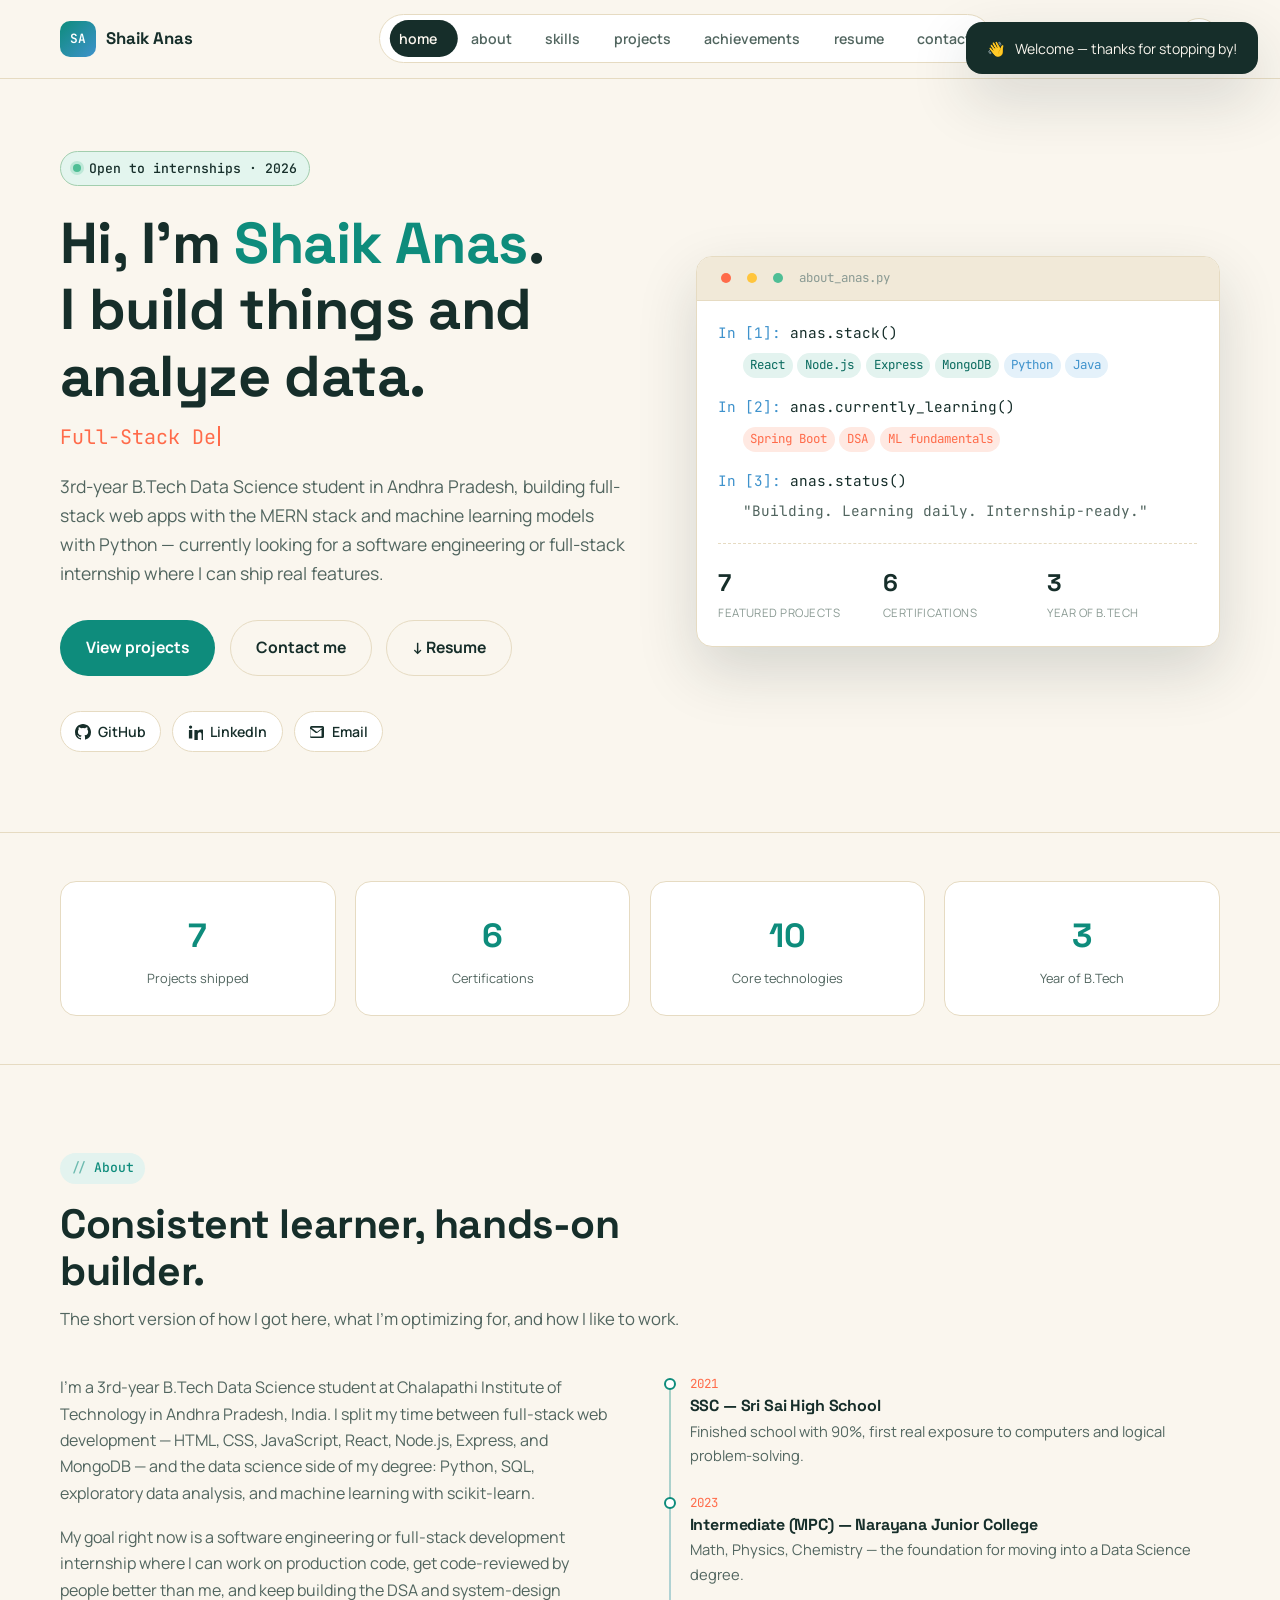
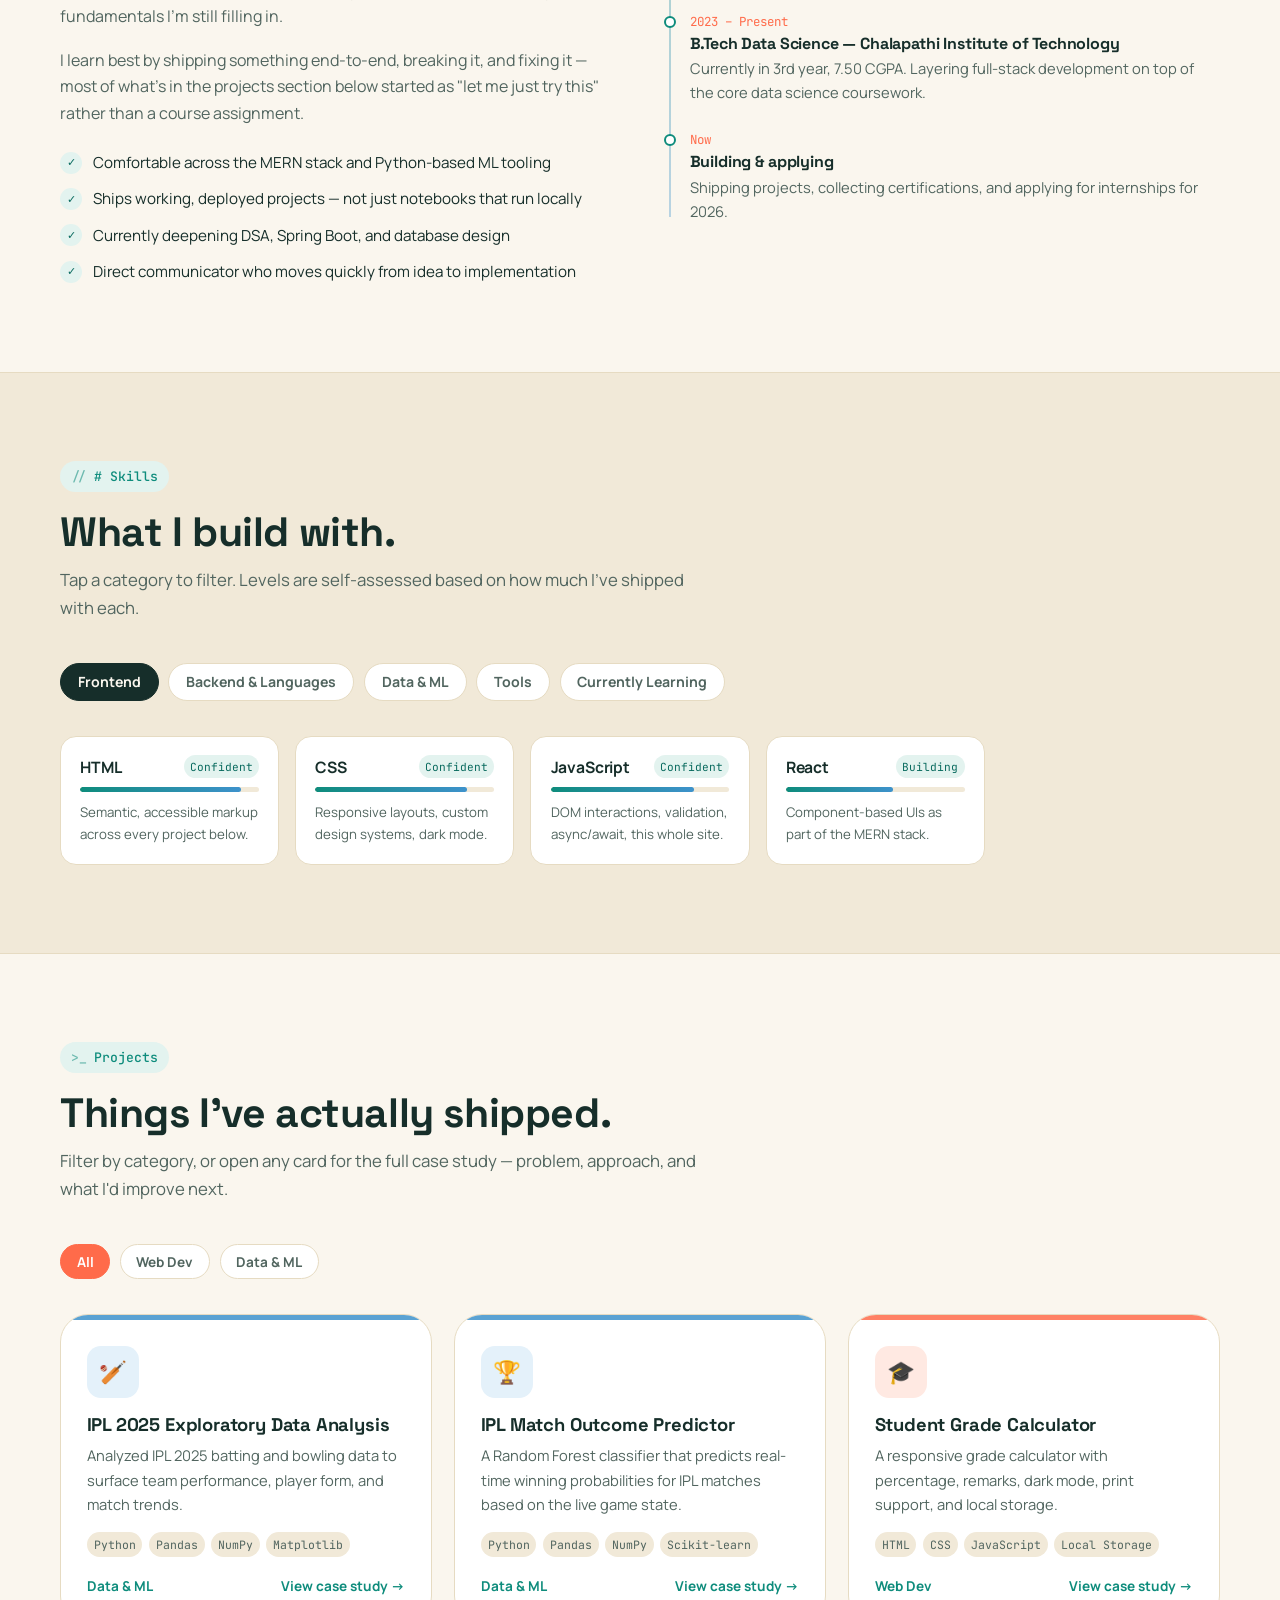
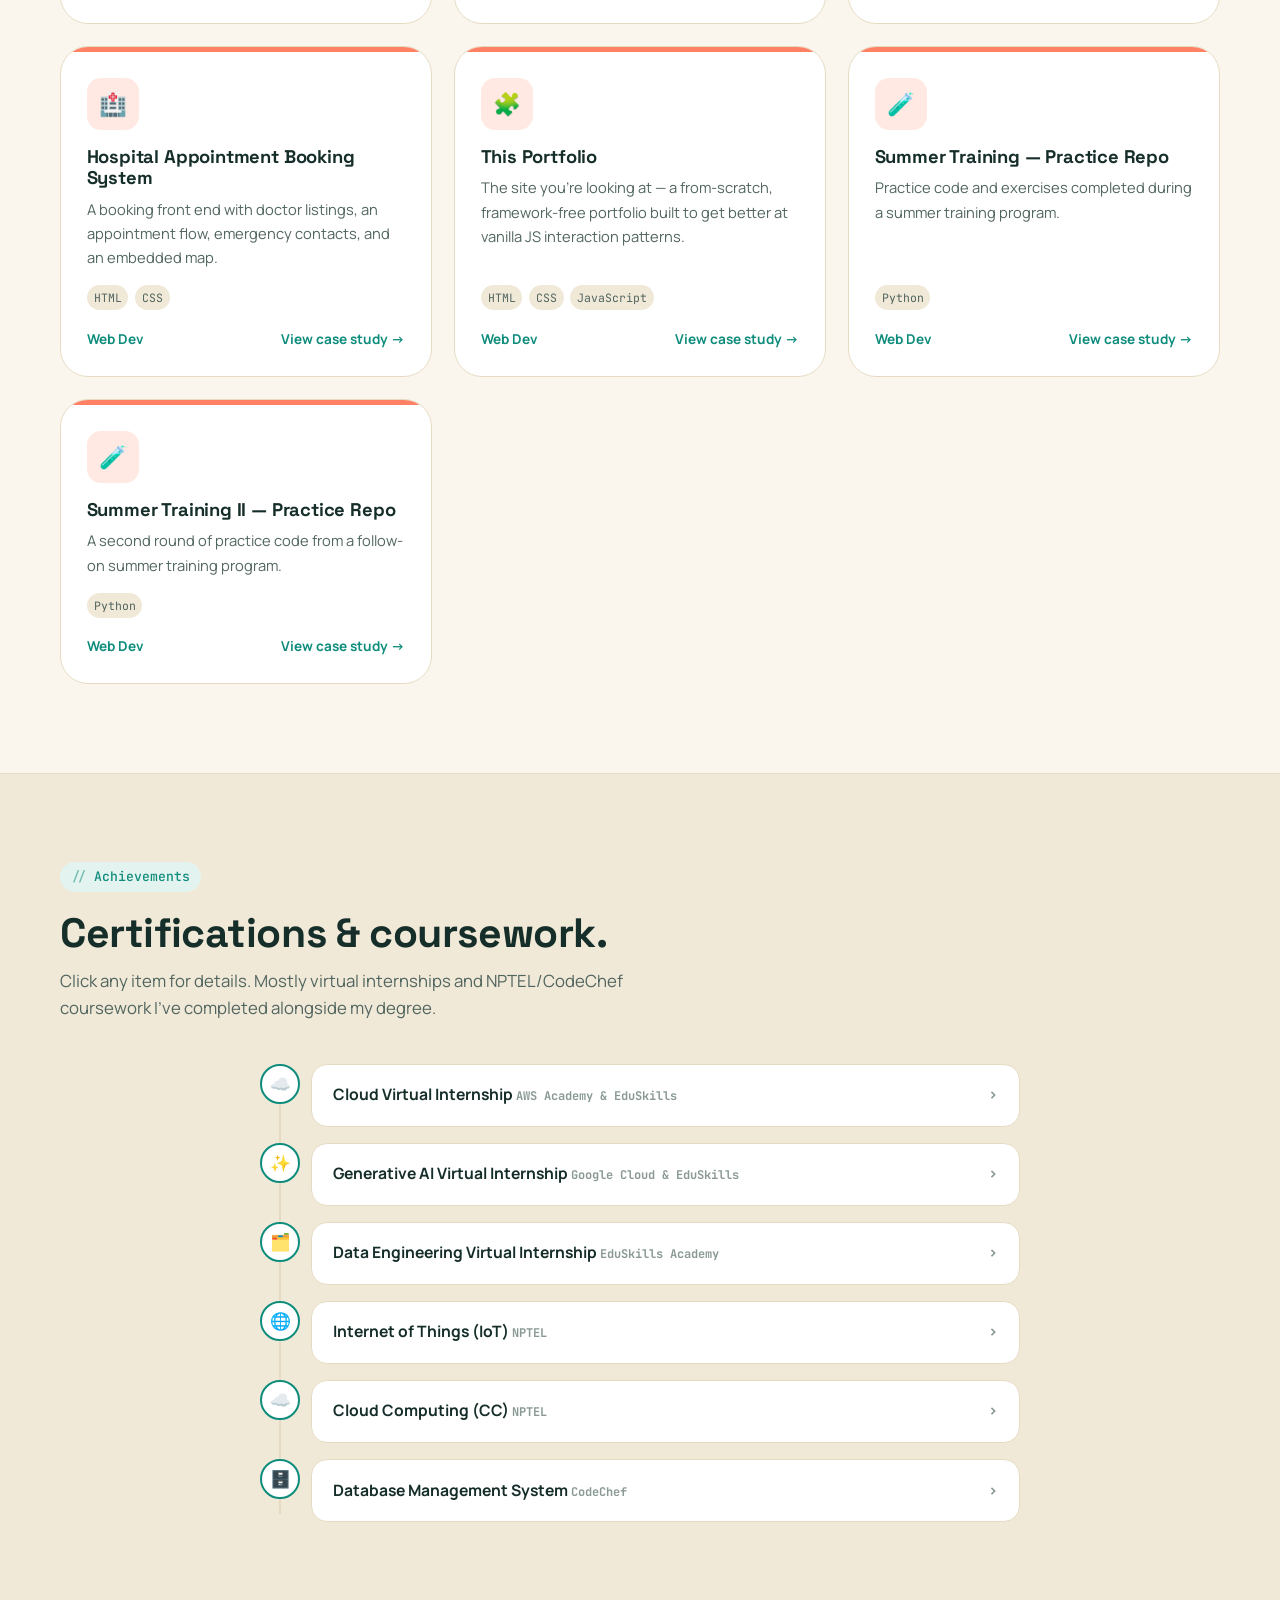
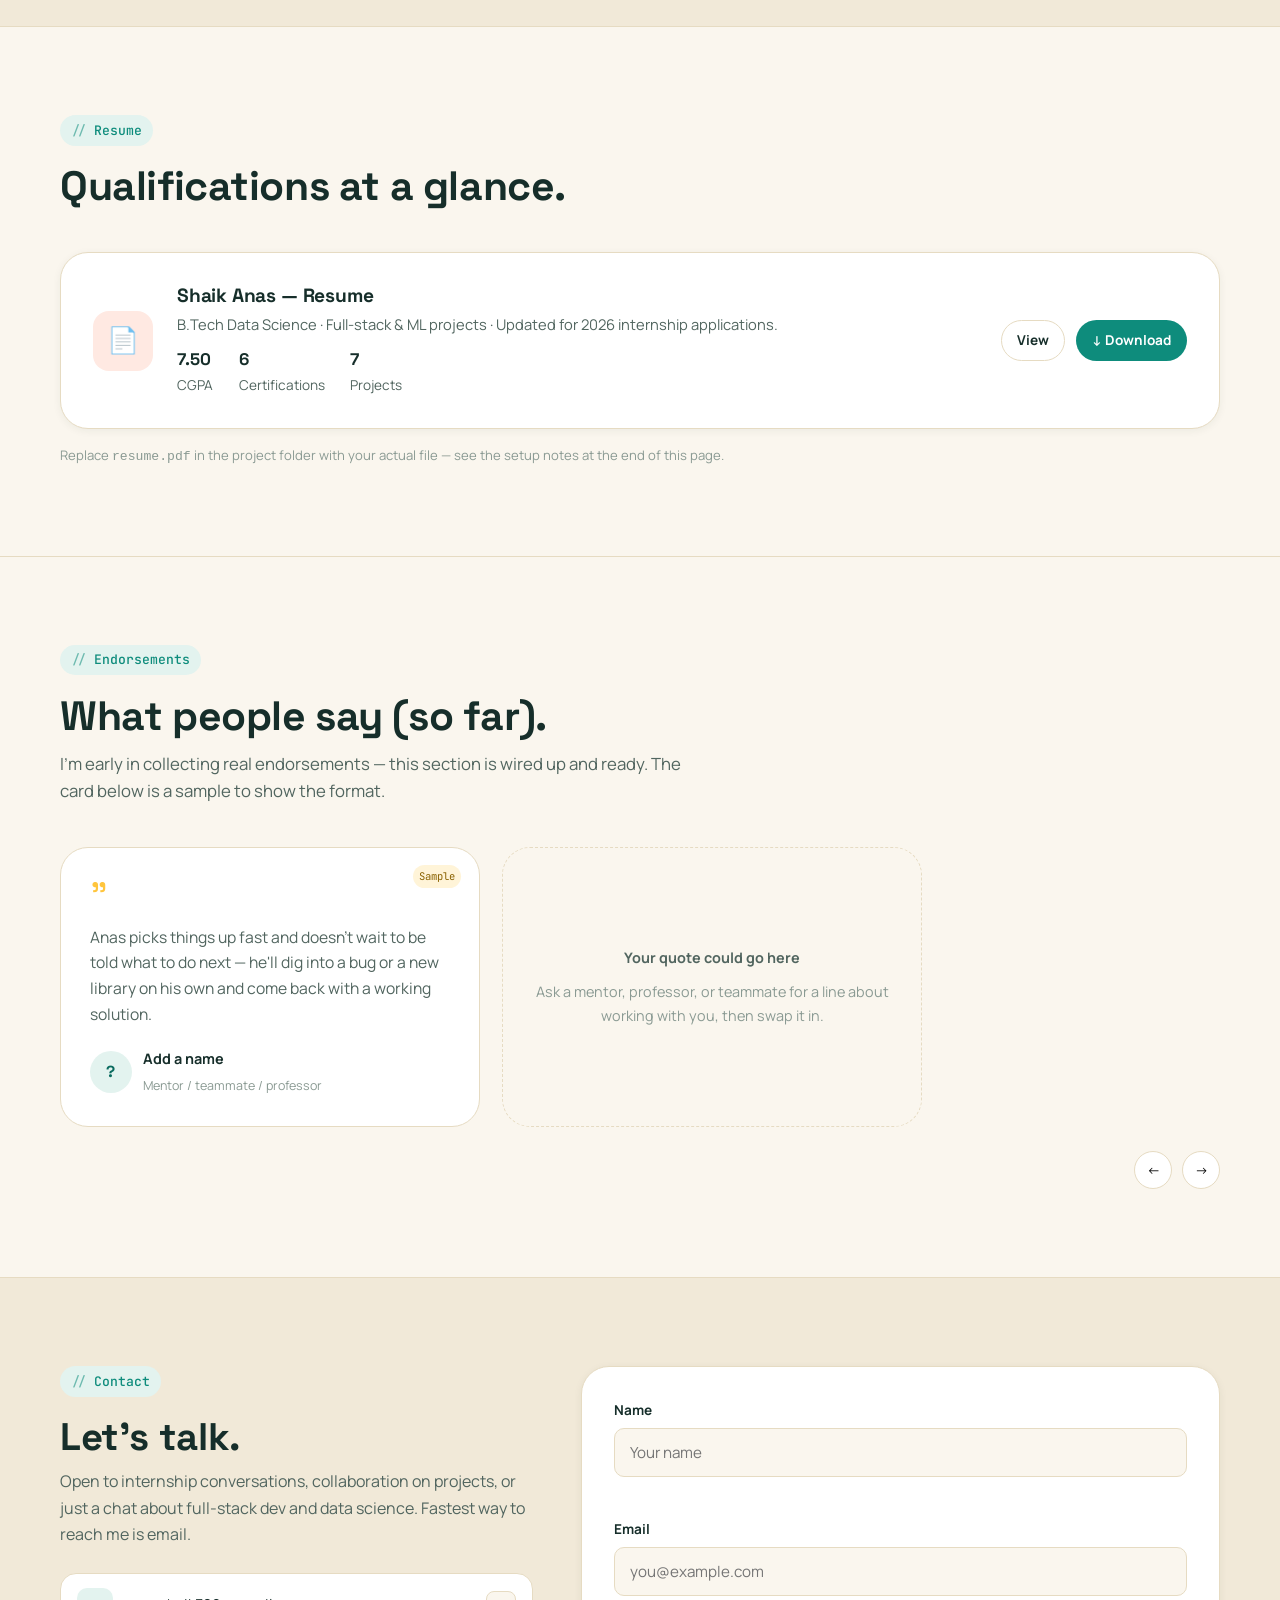
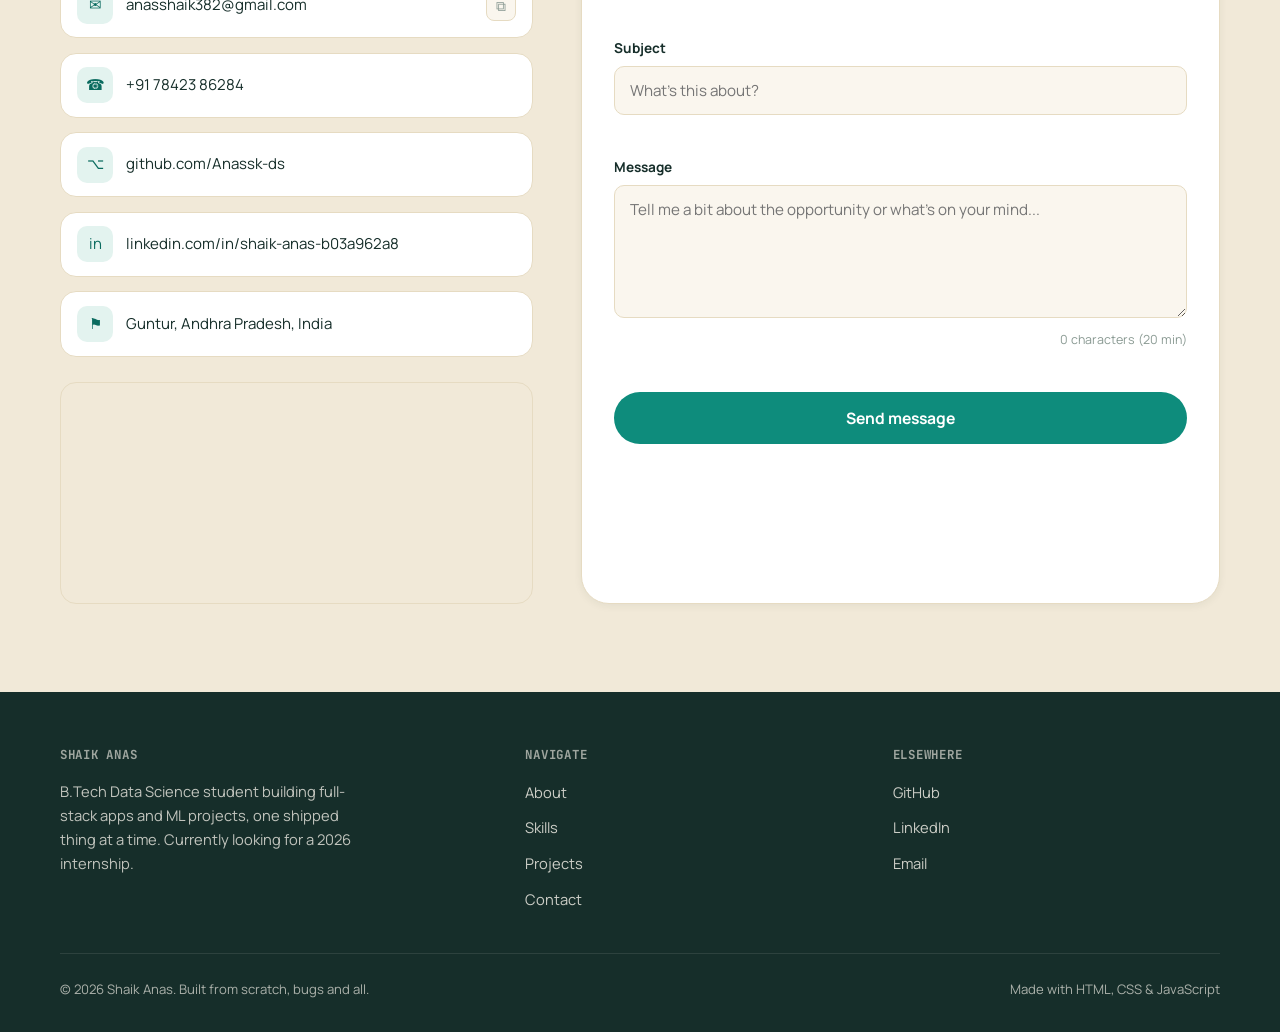
==== commit ed32fbc6: "Refactor design language comment in index.html Updated comment section for design language clarity." ====
--- a/index.html
+++ b/index.html
@@ -15,7 +15,7 @@
 <meta name="keywords" content="Shaik Anas, portfolio, full stack developer, data science, MERN stack, machine learning, B.Tech, internship">
 <link rel="icon" href="data:image/svg+xml,<svg xmlns=%22http://www.w3.org/2000/svg%22 viewBox=%220 0 100 100%22><rect width=%22100%22 height=%22100%22 rx=%2222%22 fill=%22%230E8C7C%22/><text x=%2250%22 y=%2266%22 font-size=%2250%22 font-family=%22monospace%22 fill=%22white%22 text-anchor=%22middle%22>A</text></svg>">
 <style>
-/* ============================================================
+/* ===========================================================
    SHAIK ANAS — PORTFOLIO
    Design language: "notebook & console" — nods to Jupyter cells
    (data science) and terminal prompts (full-stack/dev) without
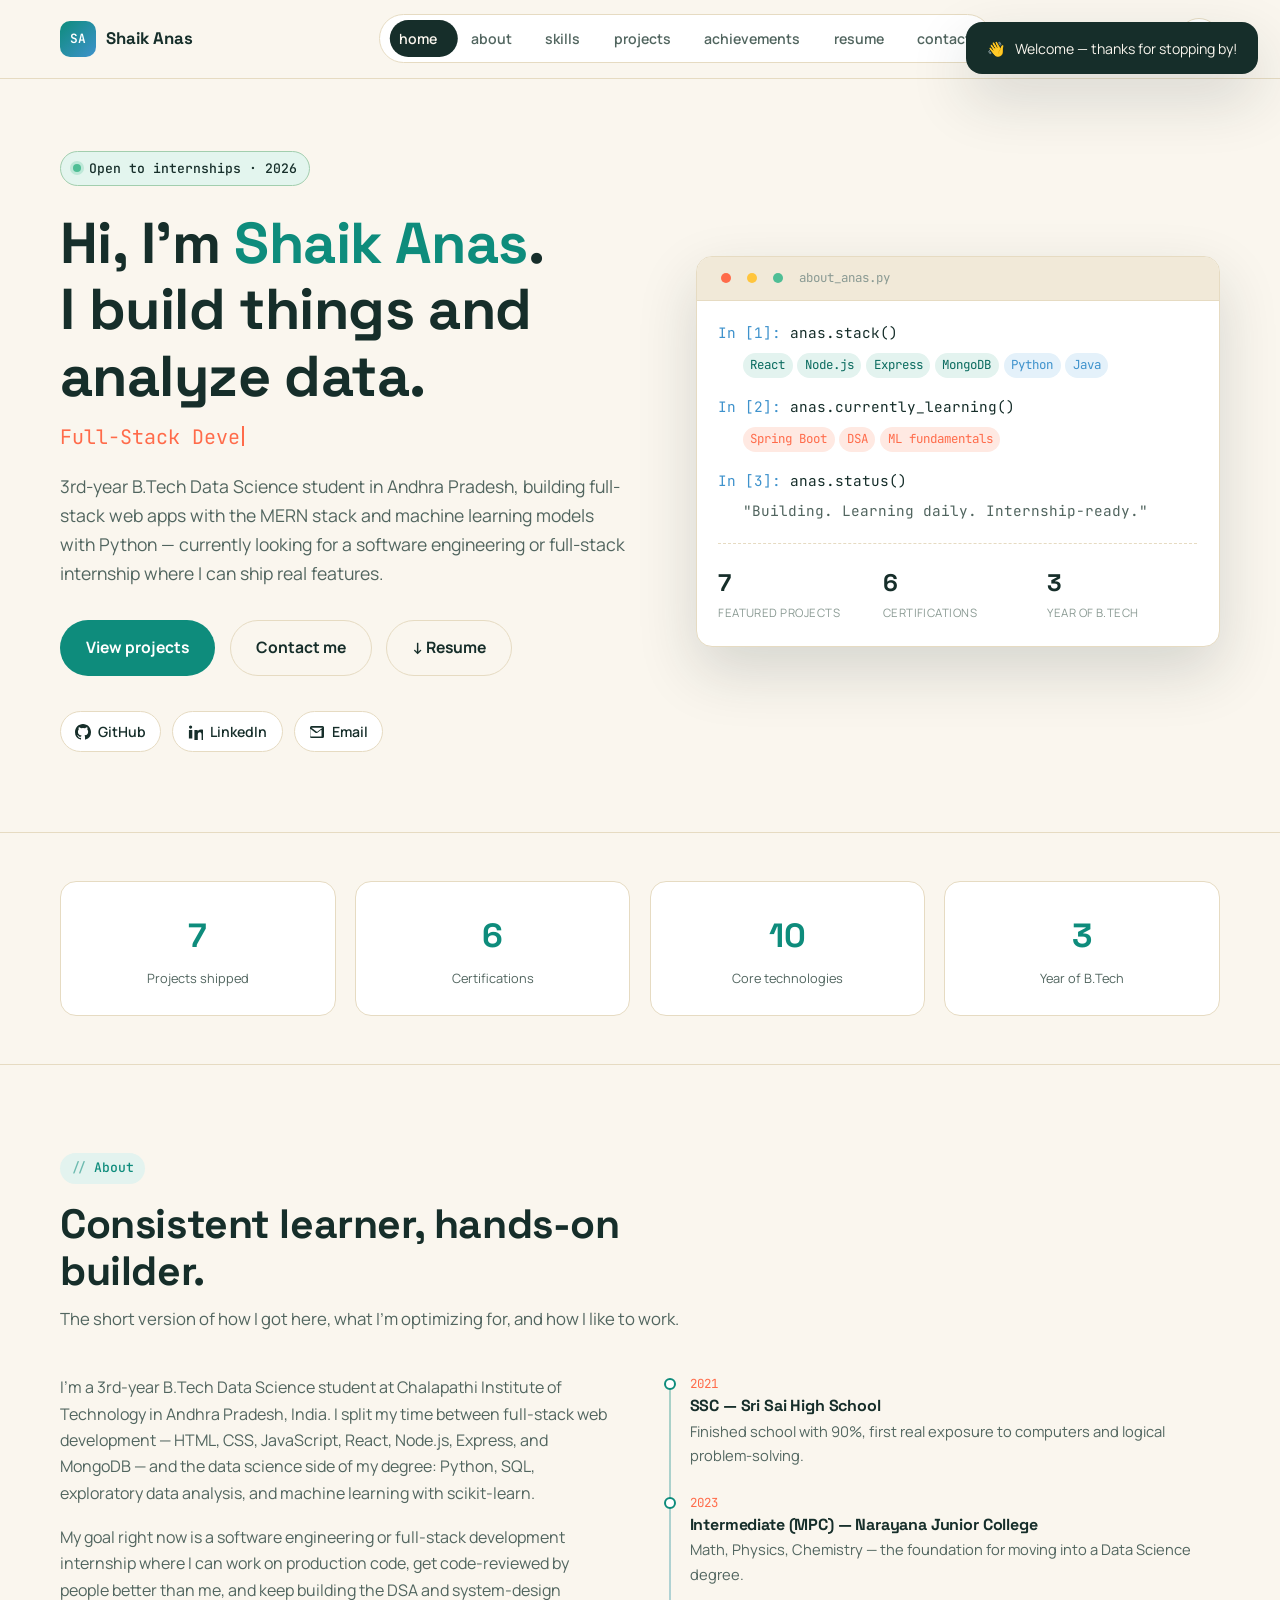
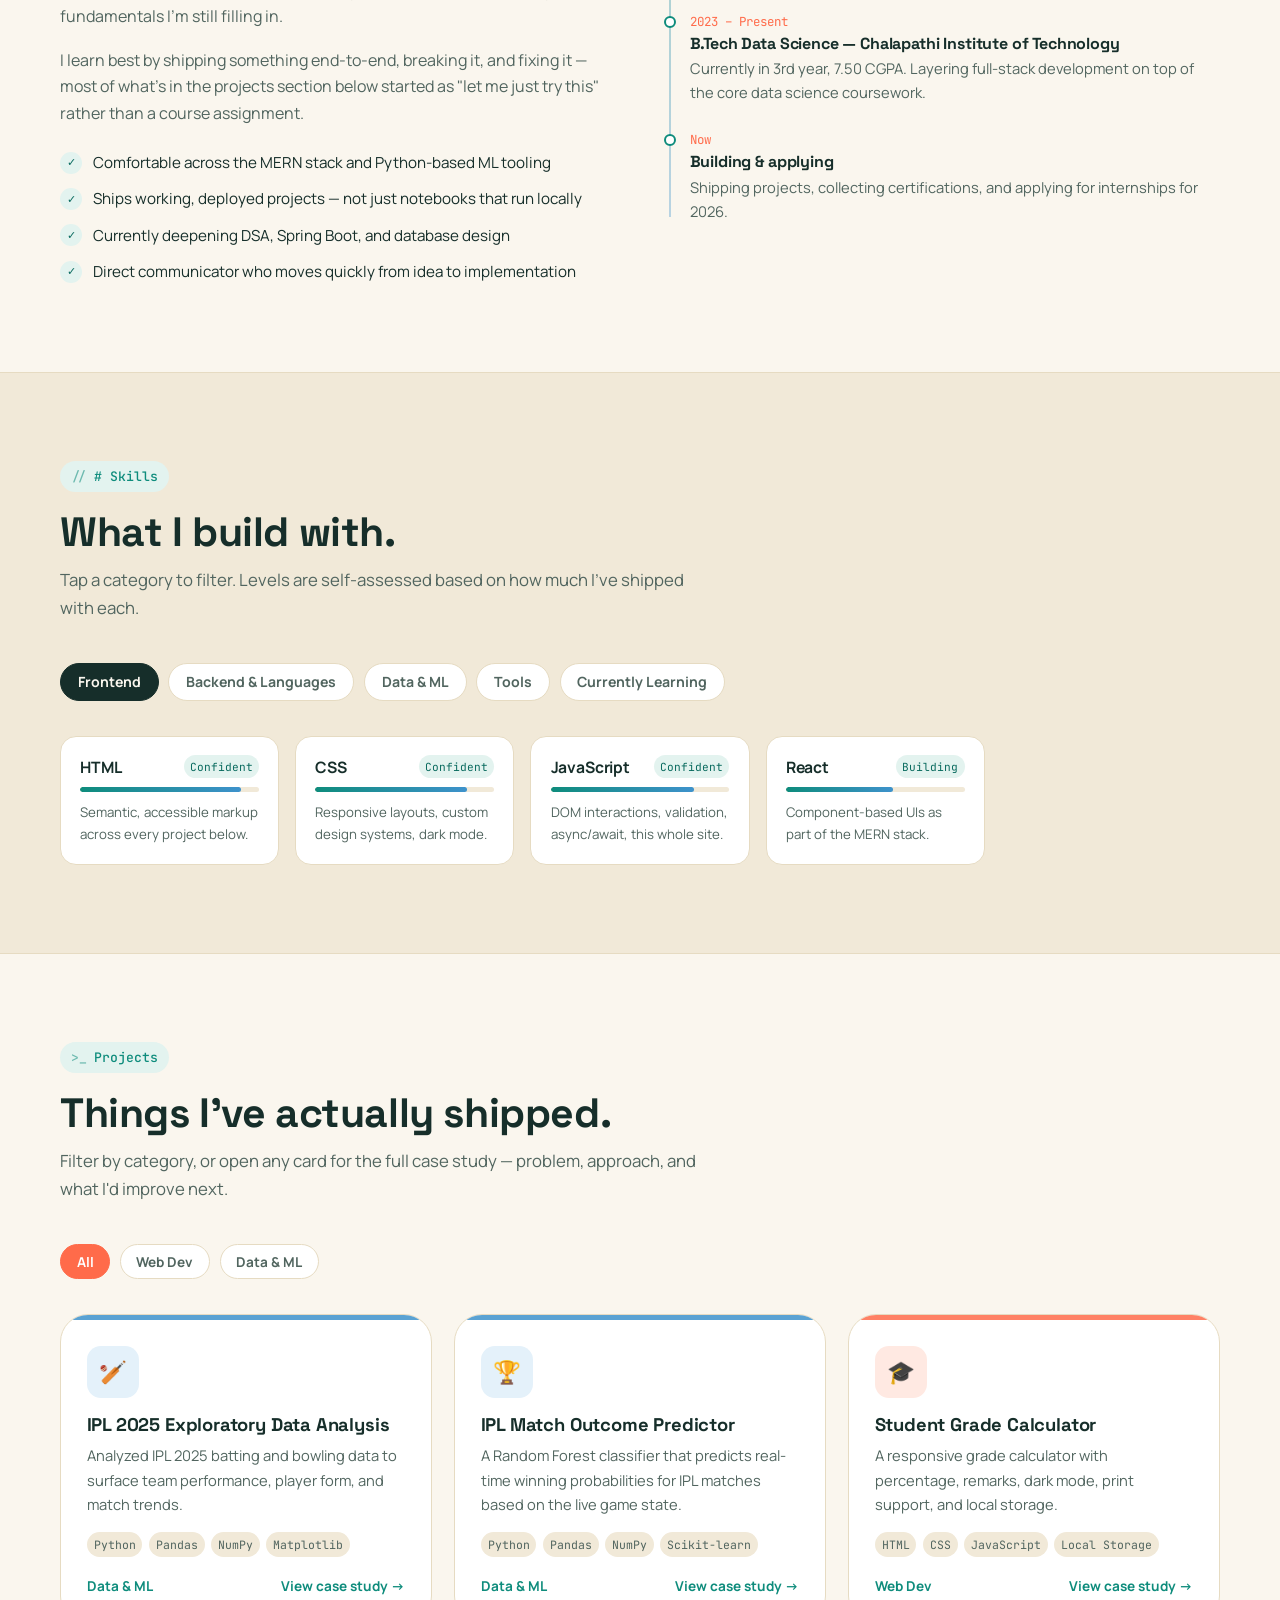
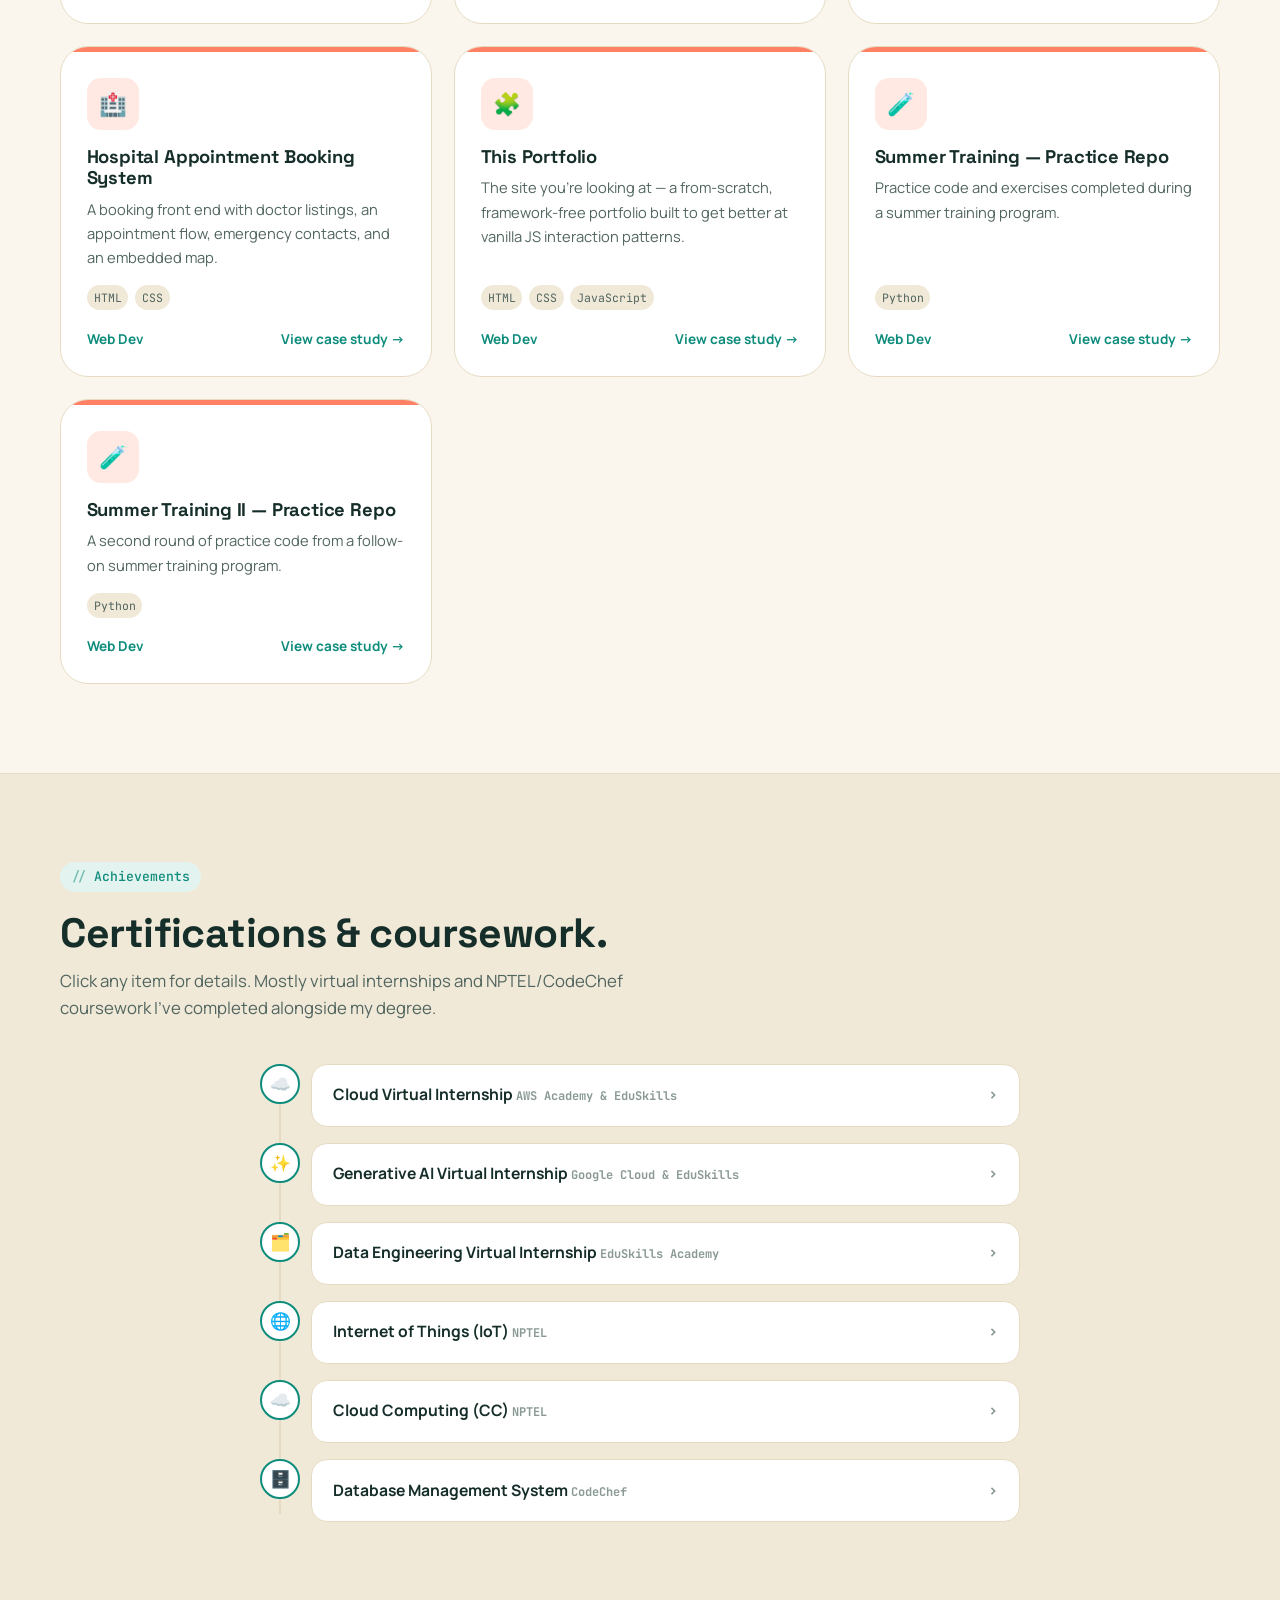
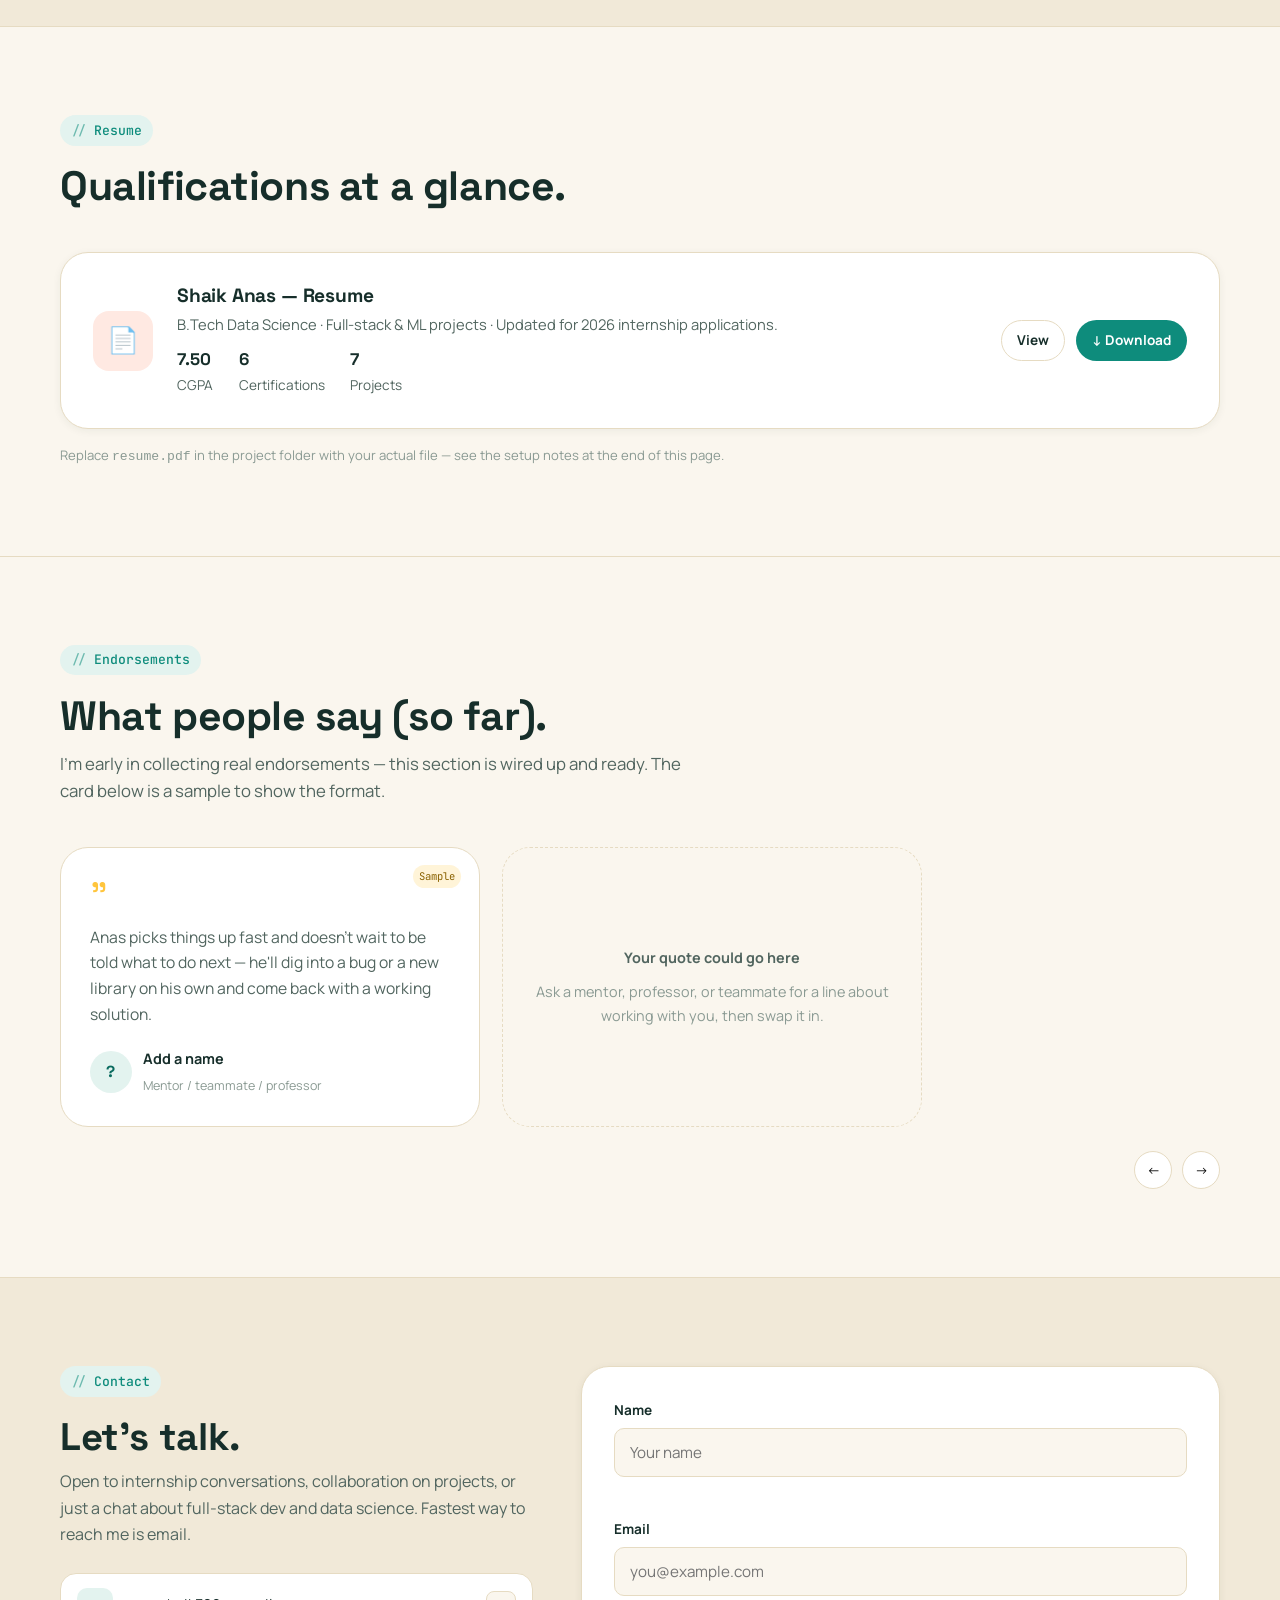
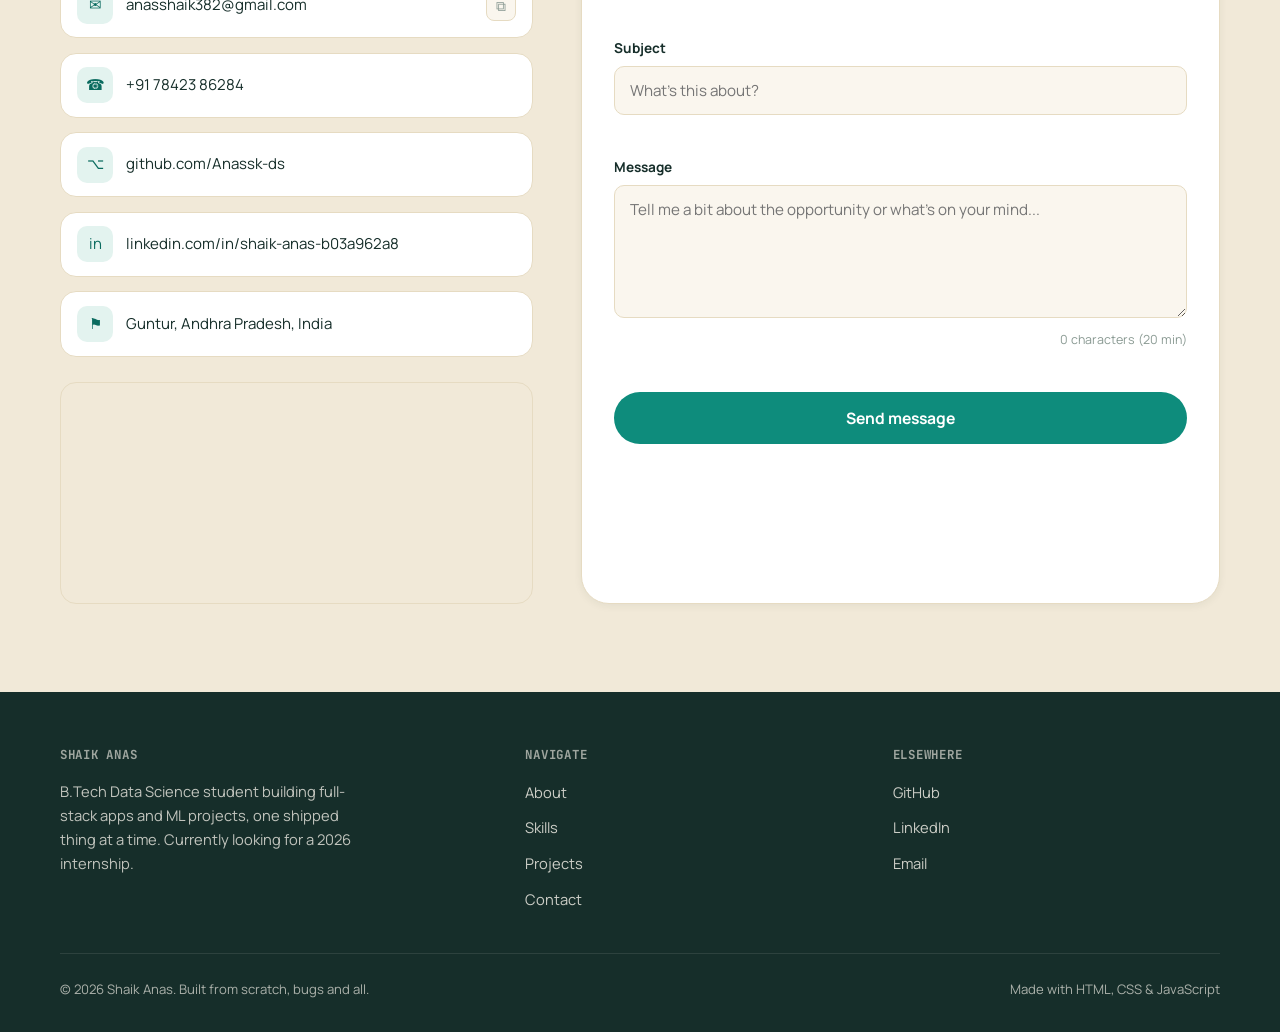
==== commit 4230b1f5: "Fix comment formatting in index.html" ====
--- a/index.html
+++ b/index.html
@@ -20,7 +20,7 @@
    Design language: "notebook & console" — nods to Jupyter cells
    (data science) and terminal prompts (full-stack/dev) without
    ever going literal dark-hacker. Bright, warm, editorial.
-   ============================================================ */
+   =========================================================== */
 
 /* ---------- FONTS ---------- */
 @import url('https://fonts.googleapis.com/css2?family=Space+Grotesk:wght@500;600;700&family=Manrope:wght@400;500;600;700;800&family=JetBrains+Mono:wght@400;500;600&display=swap');
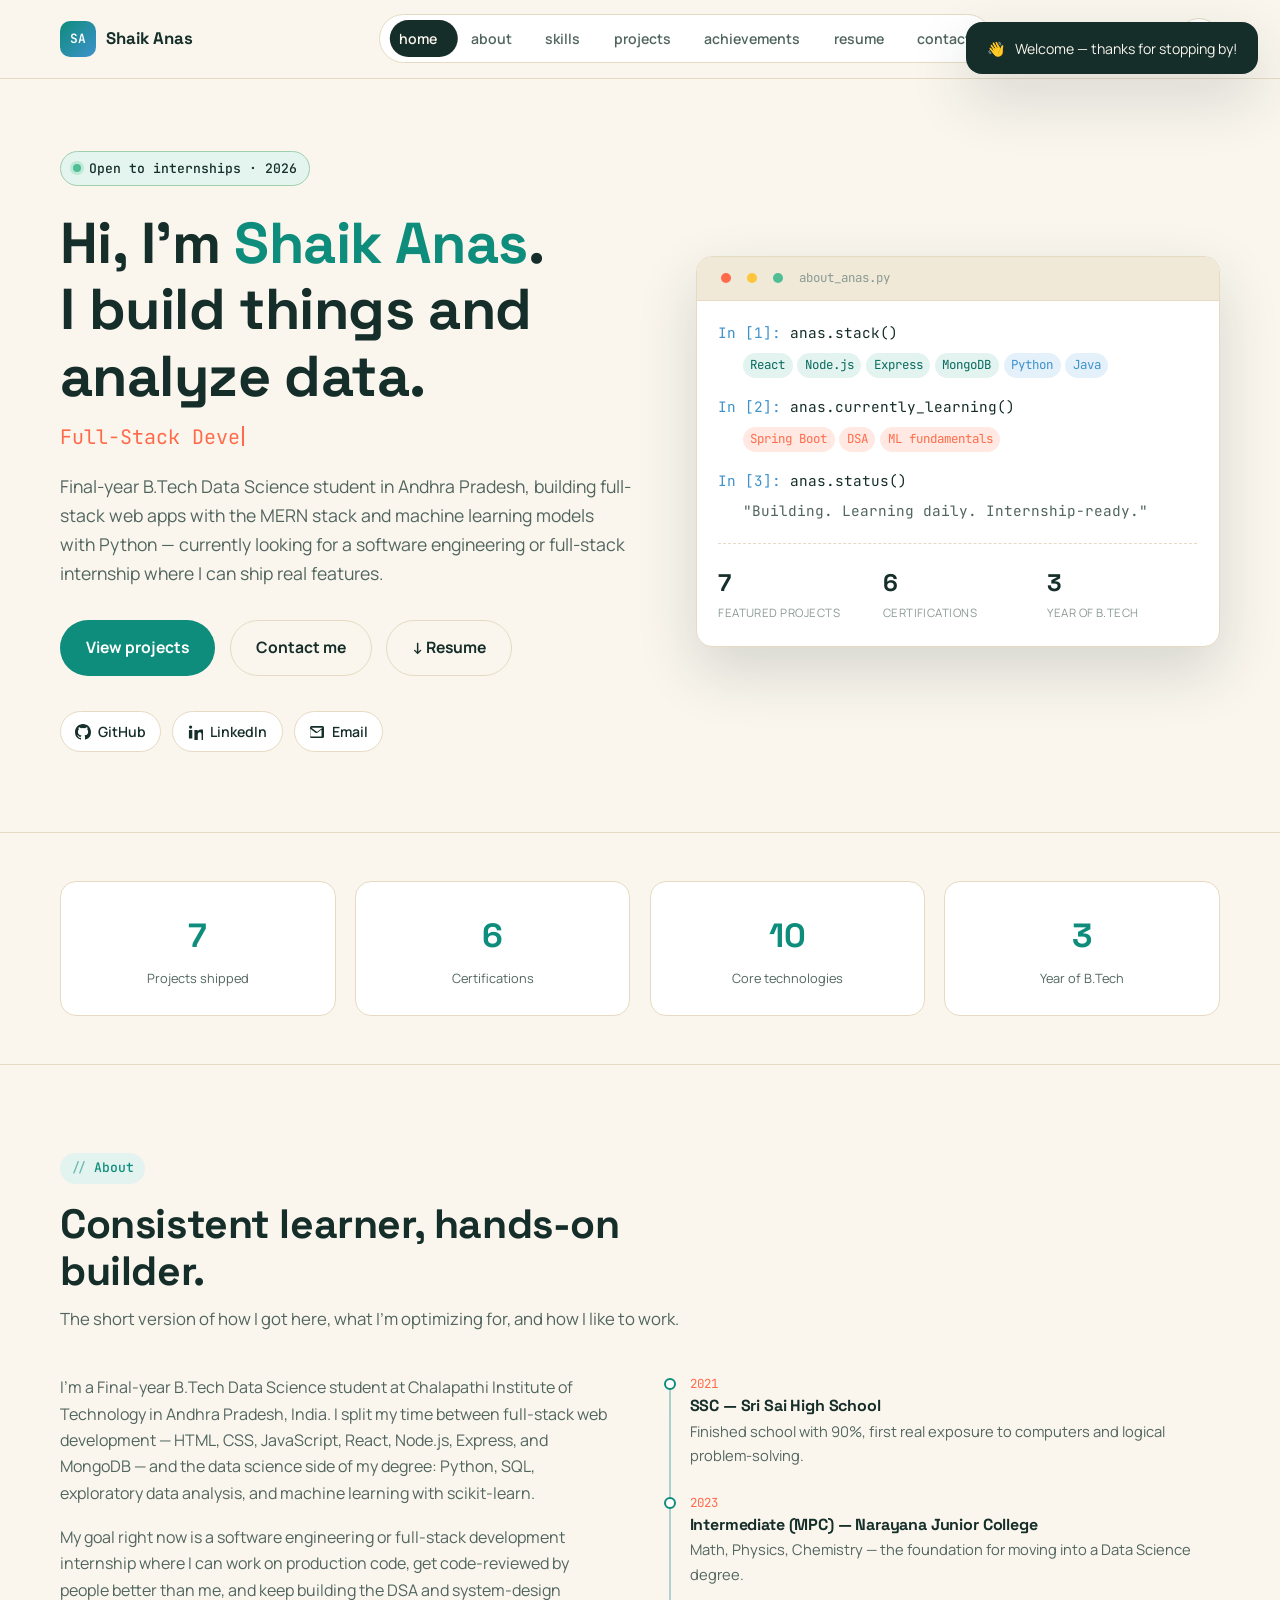
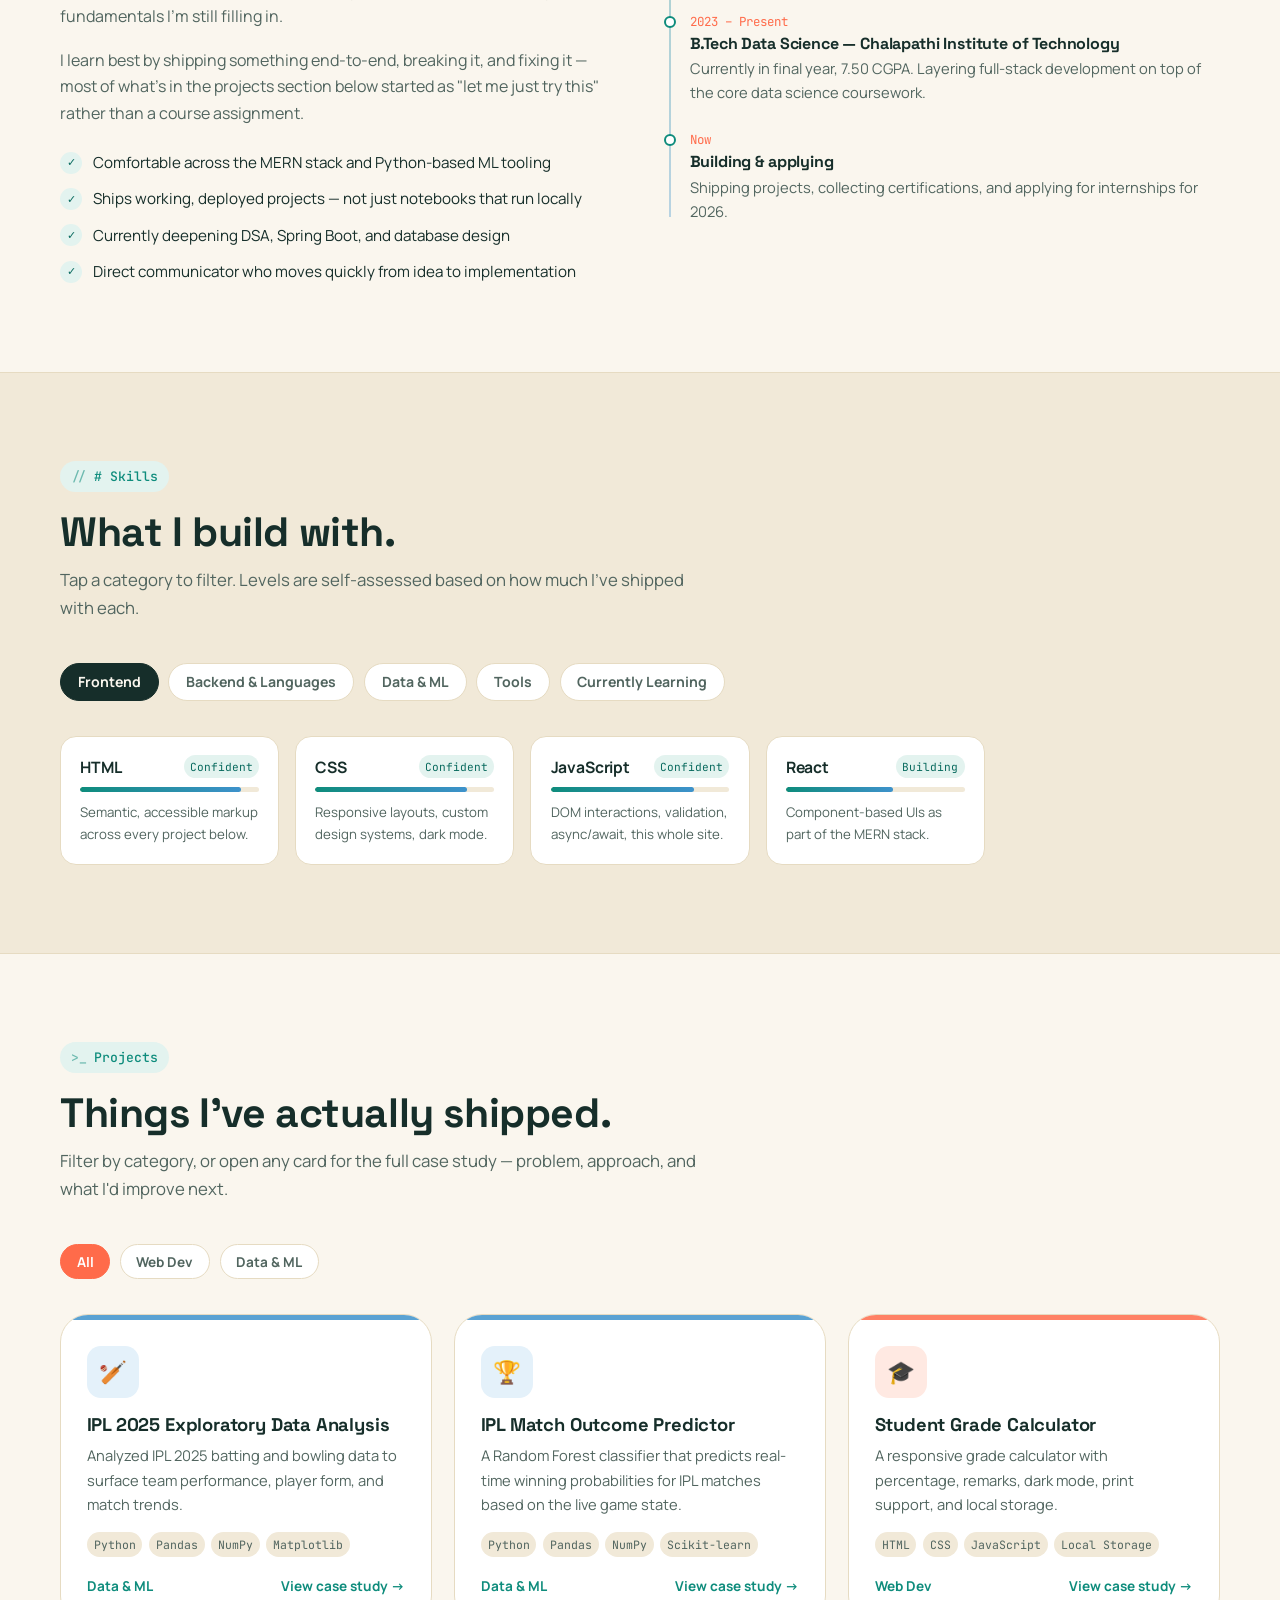
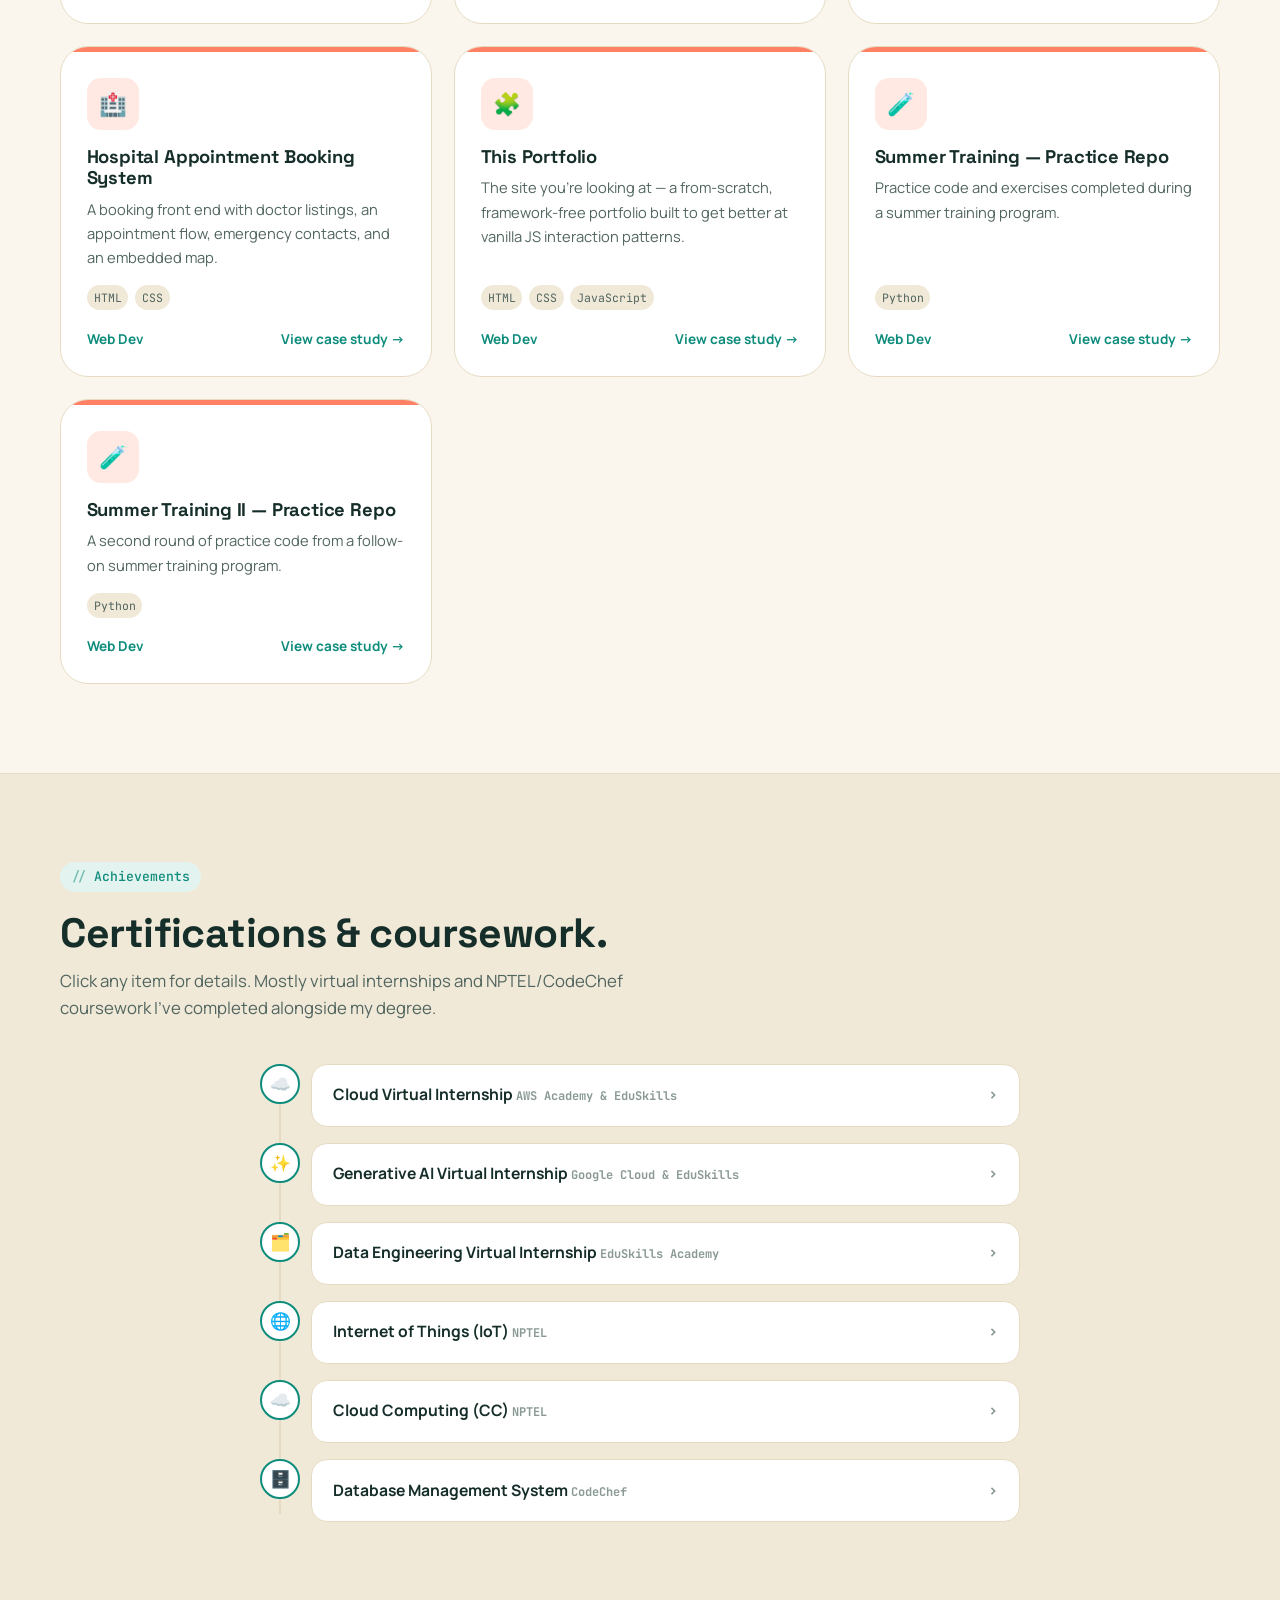
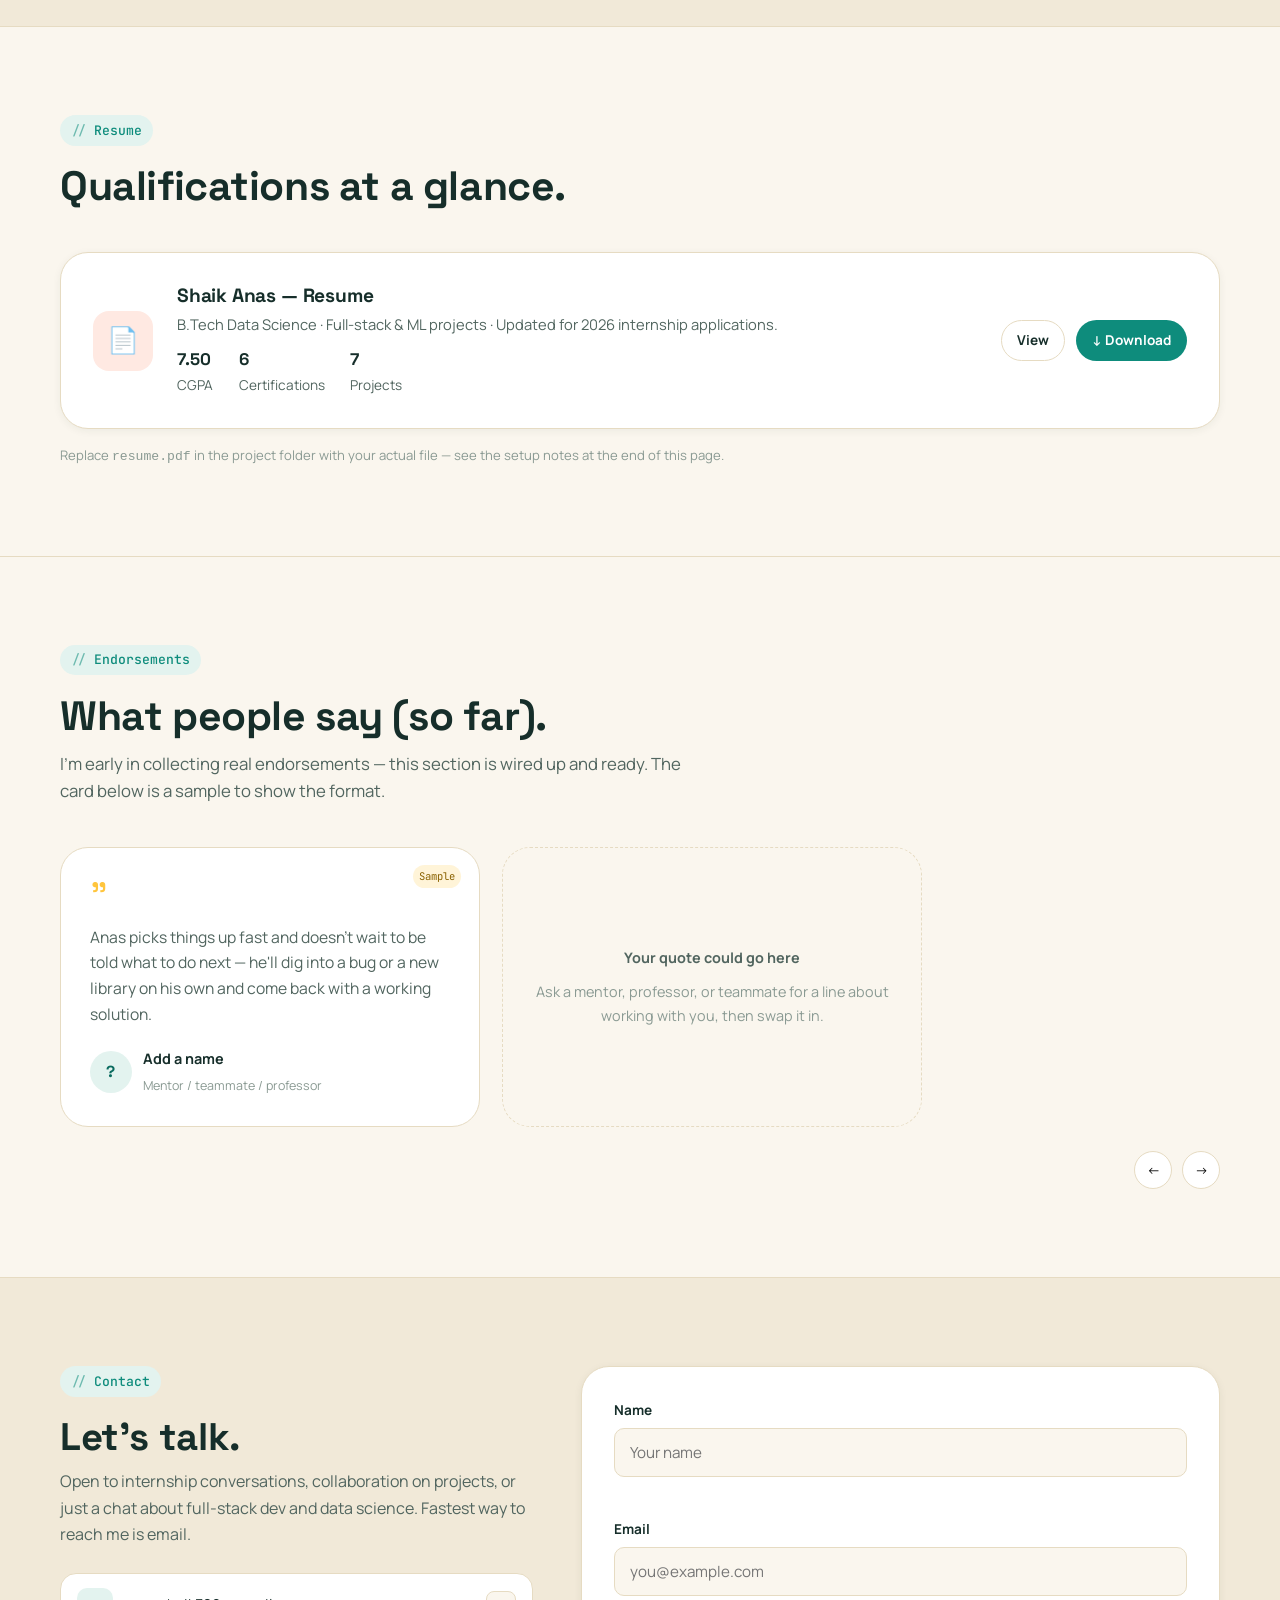
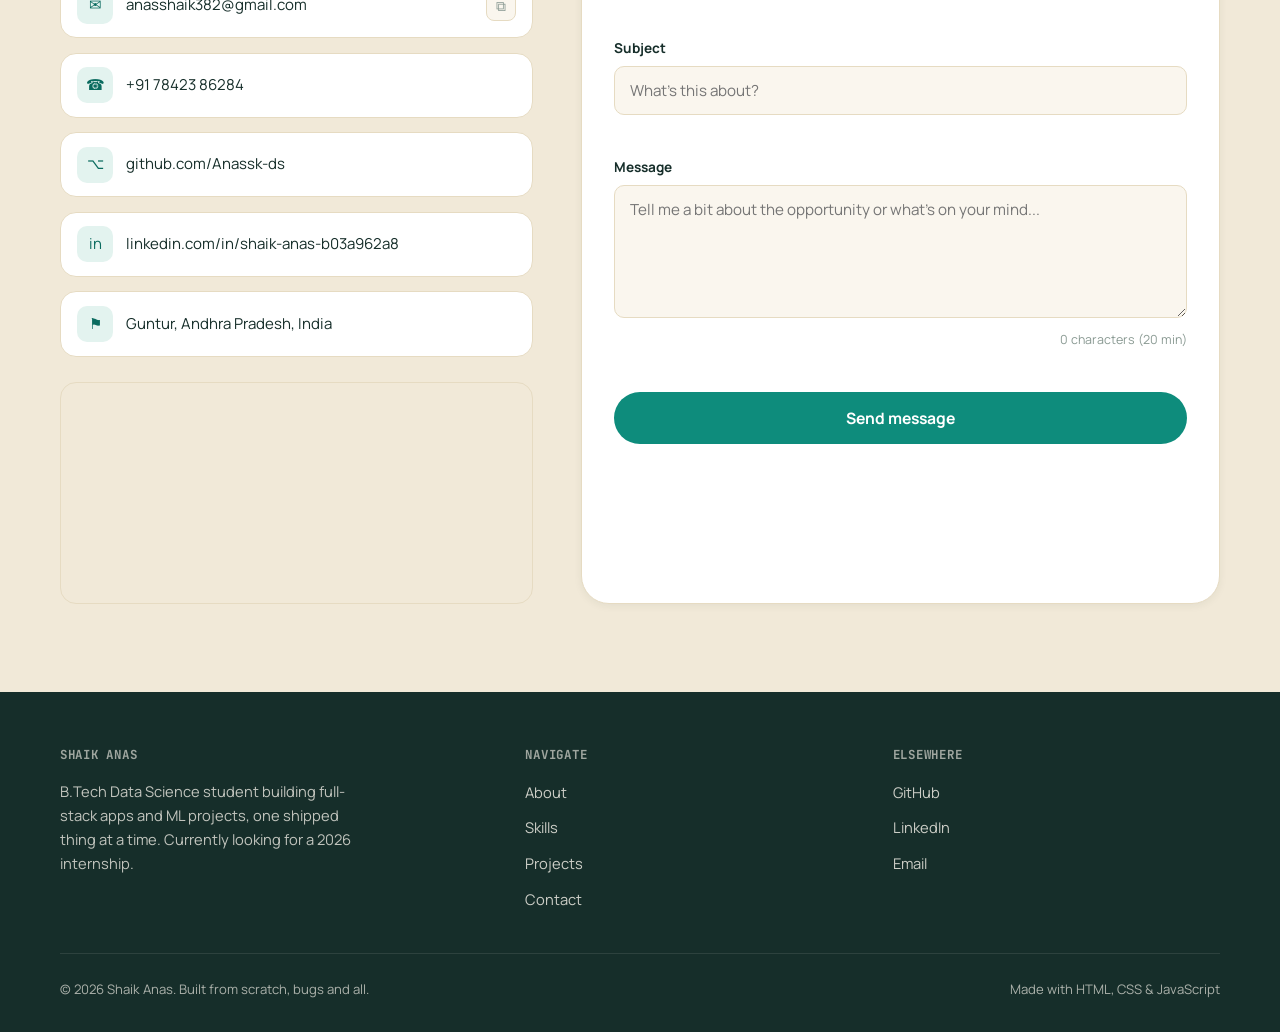
==== commit 1b649d00: "Update student status from 3rd-year to final-year" ====
--- a/index.html
+++ b/index.html
@@ -4,7 +4,7 @@
 <meta charset="UTF-8">
 <meta name="viewport" content="width=device-width, initial-scale=1.0">
 <title>Shaik Anas — Full-Stack &amp; Data Science Developer</title>
-<meta name="description" content="Portfolio of Shaik Anas, a 3rd-year B.Tech Data Science student building full-stack web apps and machine learning projects, seeking software engineering internships.">
+<meta name="description" content="Portfolio of Shaik Anas, a Final-year B.Tech Data Science student building full-stack web apps and machine learning projects, seeking software engineering internships.">
 <meta property="og:title" content="Shaik Anas — Full-Stack & Data Science Developer">
 <meta property="og:description" content="Projects, skills, and contact info for Shaik Anas — B.Tech Data Science student and aspiring software engineer.">
 <meta property="og:type" content="website">
@@ -1255,7 +1255,7 @@
 
         <p class="hero-role" aria-live="polite"><span id="roleText"></span><span class="cursor" aria-hidden="true"></span></p>
 
-        <p class="lede">3rd-year B.Tech Data Science student in Andhra Pradesh, building full-stack web apps with the MERN stack and machine learning models with Python — currently looking for a software engineering or full-stack internship where I can ship real features.</p>
+        <p class="lede">Final-year B.Tech Data Science student in Andhra Pradesh, building full-stack web apps with the MERN stack and machine learning models with Python — currently looking for a software engineering or full-stack internship where I can ship real features.</p>
 
         <div class="hero-ctas">
           <a href="#projects" class="btn btn-primary">View projects</a>
@@ -1329,7 +1329,7 @@
 
       <div class="about-grid">
         <div class="about-copy reveal">
-          <p>I'm a 3rd-year B.Tech Data Science student at Chalapathi Institute of Technology in Andhra Pradesh, India. I split my time between full-stack web development — HTML, CSS, JavaScript, React, Node.js, Express, and MongoDB — and the data science side of my degree: Python, SQL, exploratory data analysis, and machine learning with scikit-learn.</p>
+          <p>I'm a Final-year B.Tech Data Science student at Chalapathi Institute of Technology in Andhra Pradesh, India. I split my time between full-stack web development — HTML, CSS, JavaScript, React, Node.js, Express, and MongoDB — and the data science side of my degree: Python, SQL, exploratory data analysis, and machine learning with scikit-learn.</p>
           <p>My goal right now is a software engineering or full-stack development internship where I can work on production code, get code-reviewed by people better than me, and keep building the DSA and system-design fundamentals I'm still filling in.</p>
           <p>I learn best by shipping something end-to-end, breaking it, and fixing it — most of what's in the projects section below started as "let me just try this" rather than a course assignment.</p>
 
@@ -1356,7 +1356,7 @@
             <div class="journey-item">
               <span class="yr">2023 – Present</span>
               <h4>B.Tech Data Science — Chalapathi Institute of Technology</h4>
-              <p>Currently in 3rd year, 7.50 CGPA. Layering full-stack development on top of the core data science coursework.</p>
+              <p>Currently in final year, 7.50 CGPA. Layering full-stack development on top of the core data science coursework.</p>
             </div>
             <div class="journey-item">
               <span class="yr">Now</span>
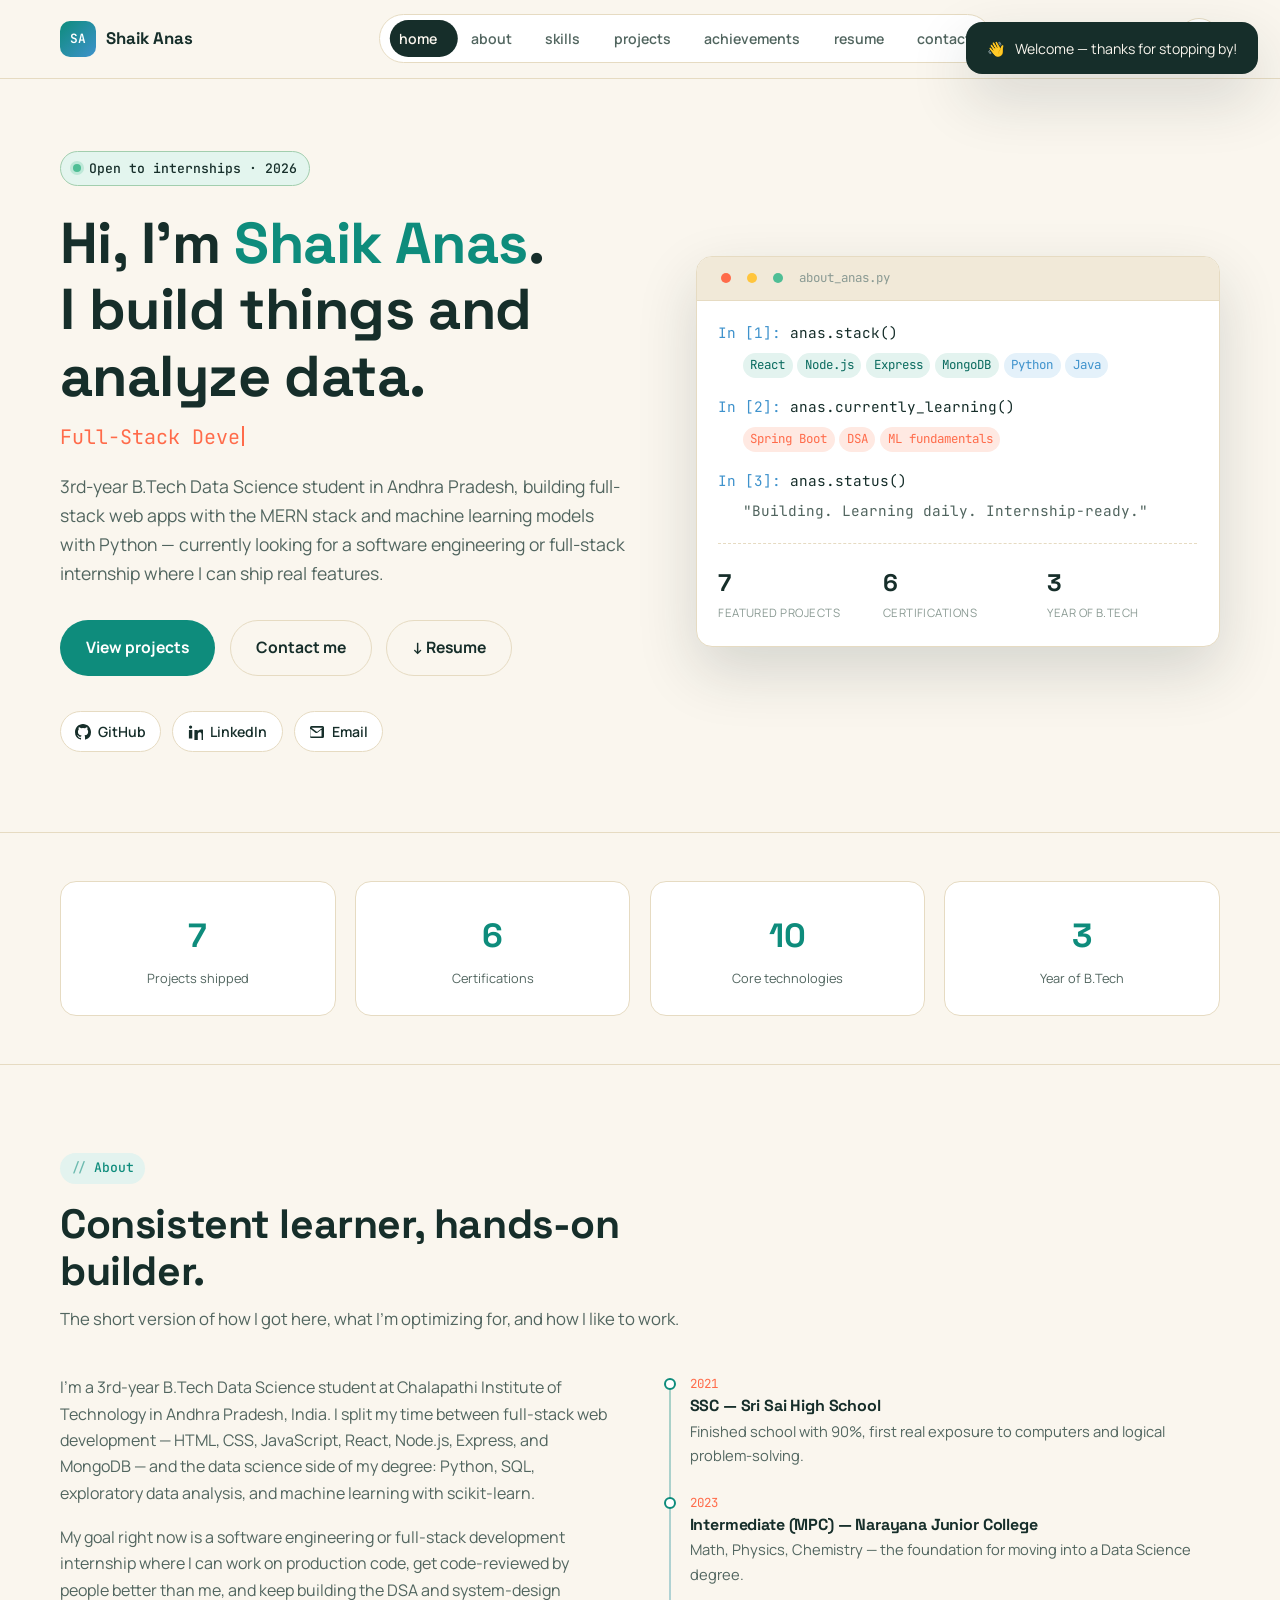
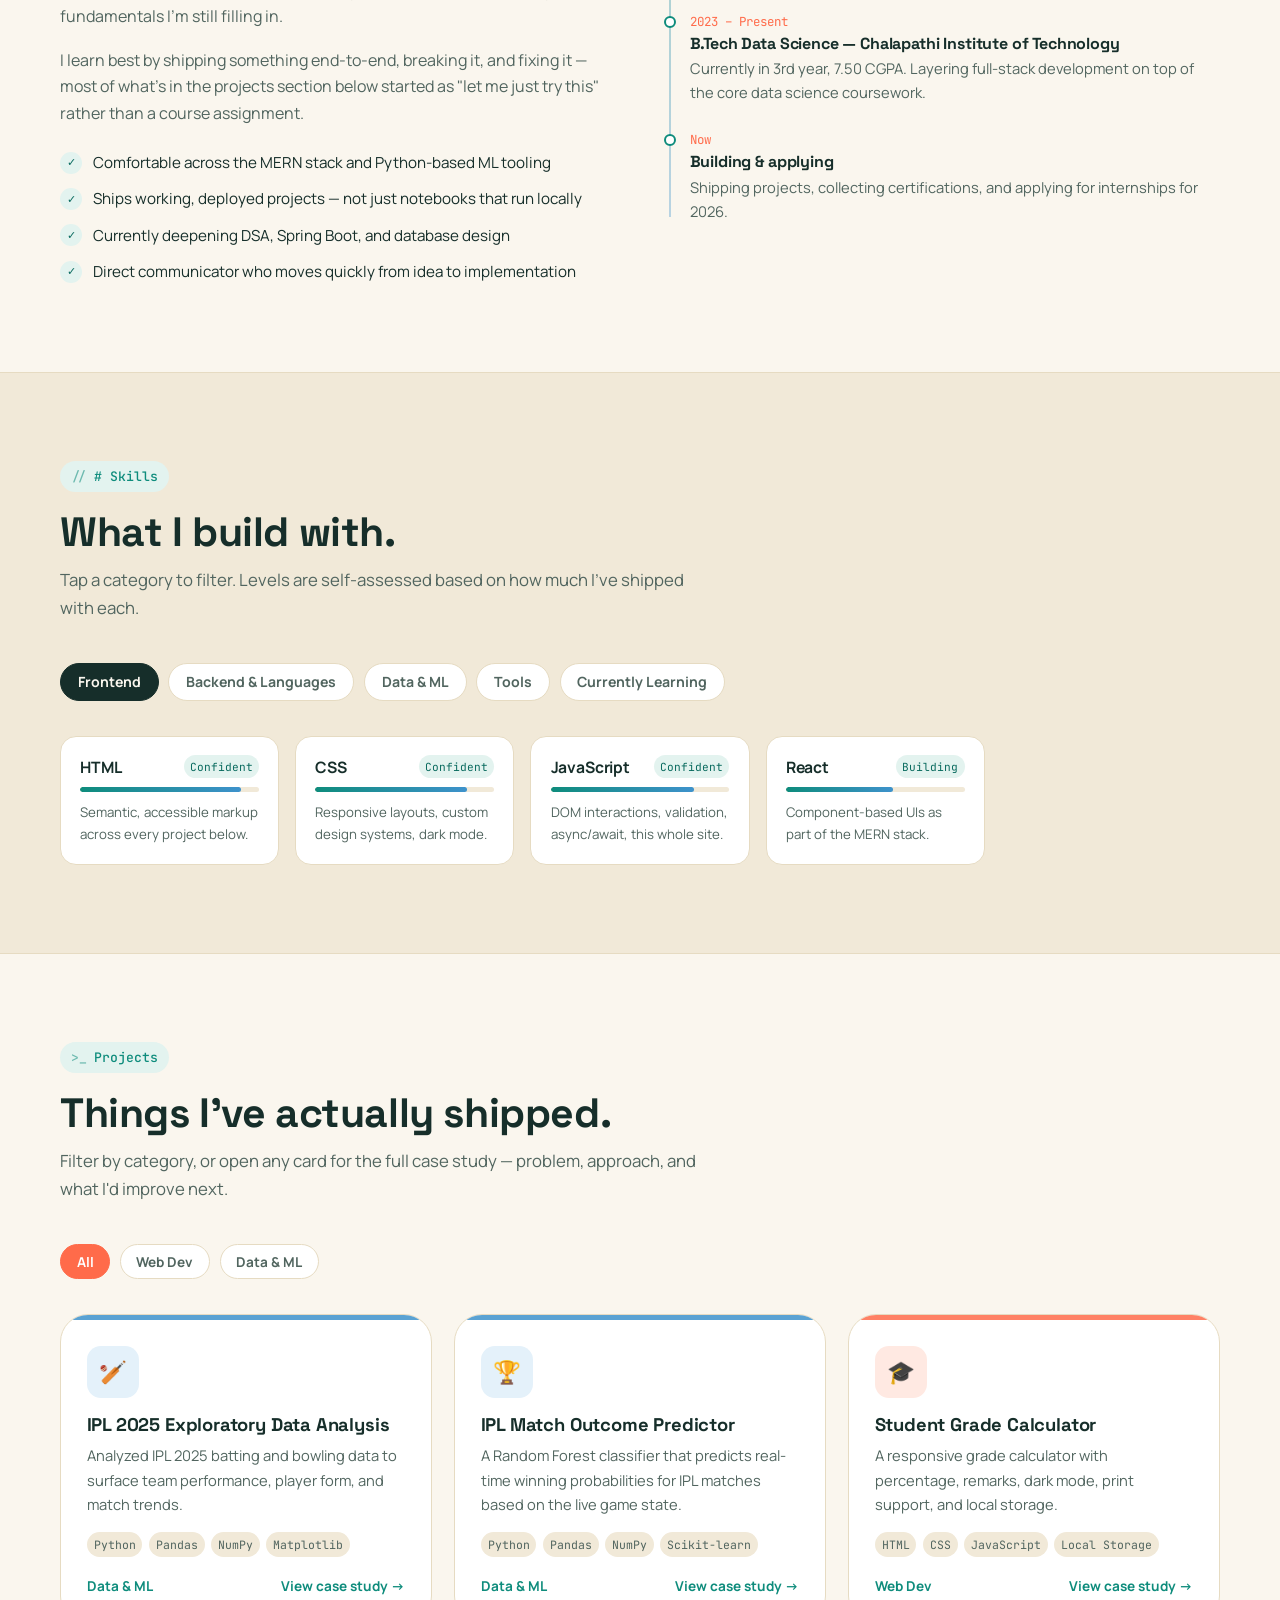
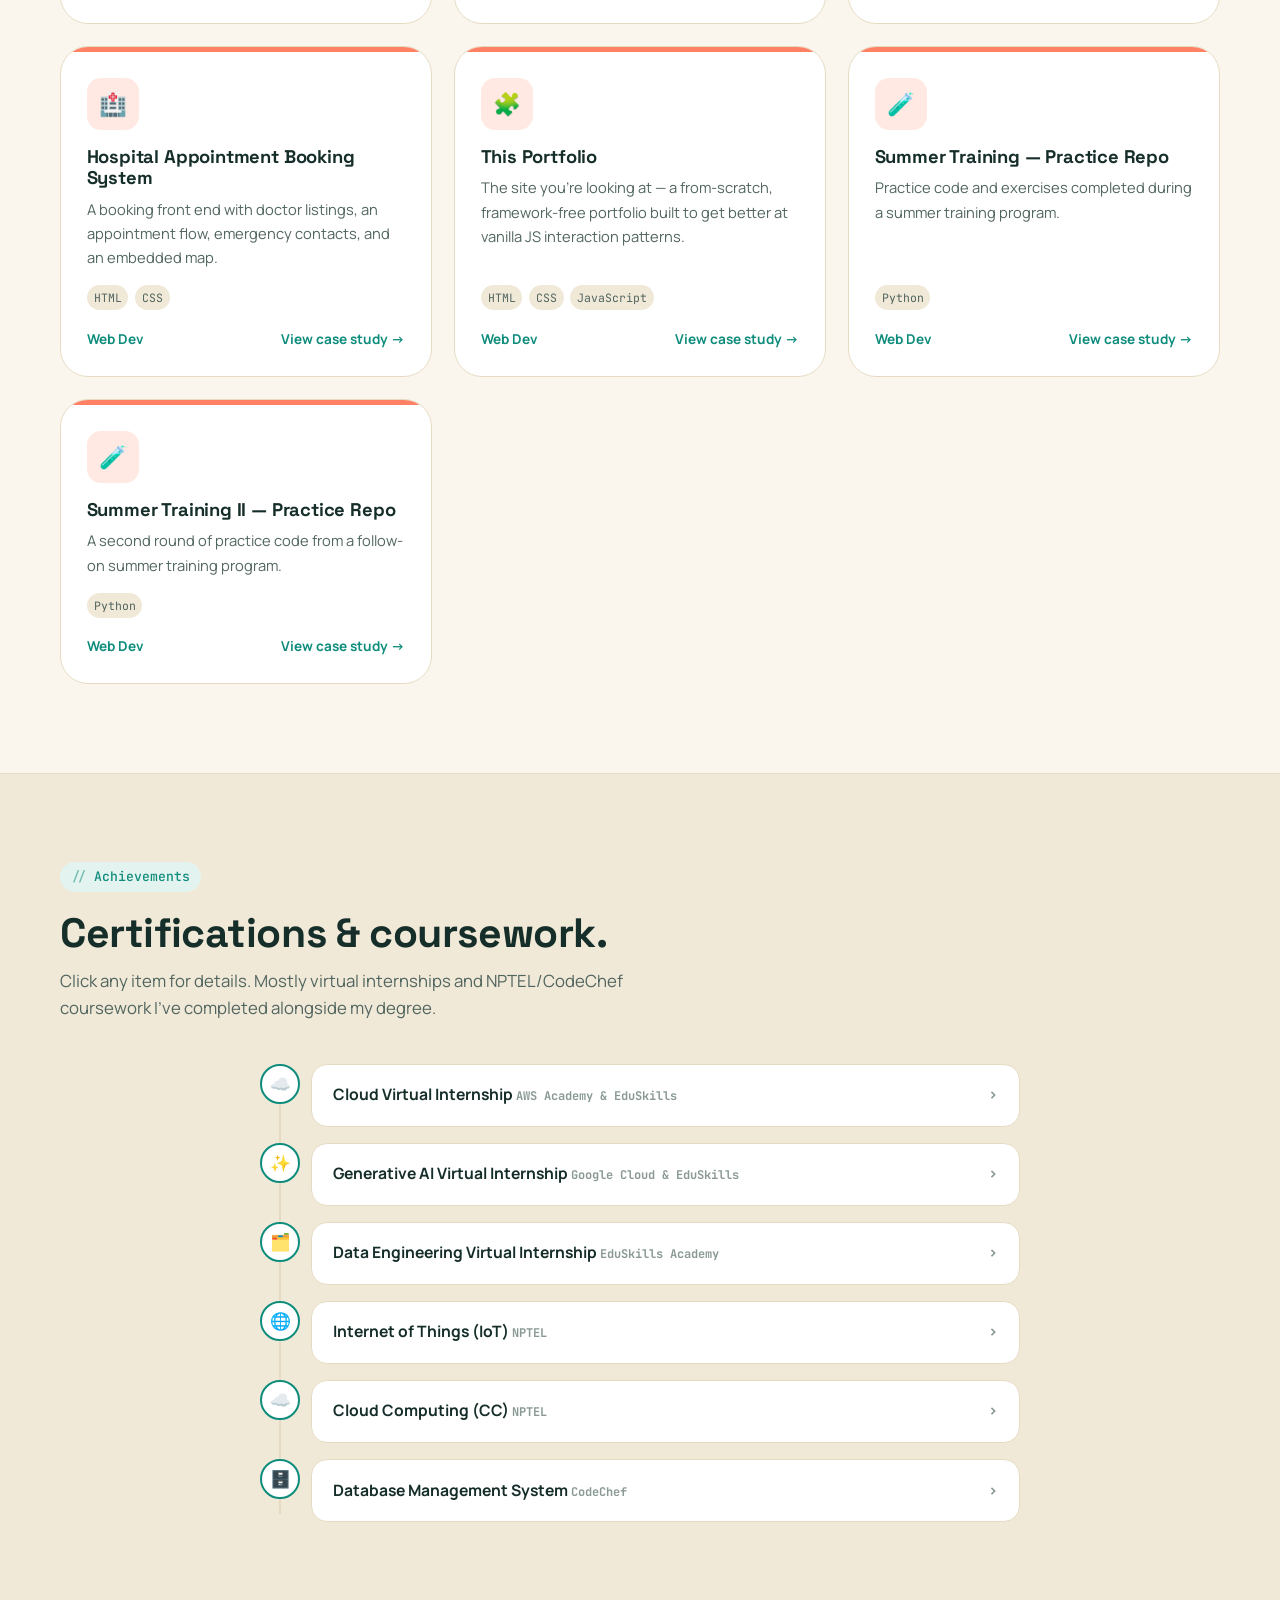
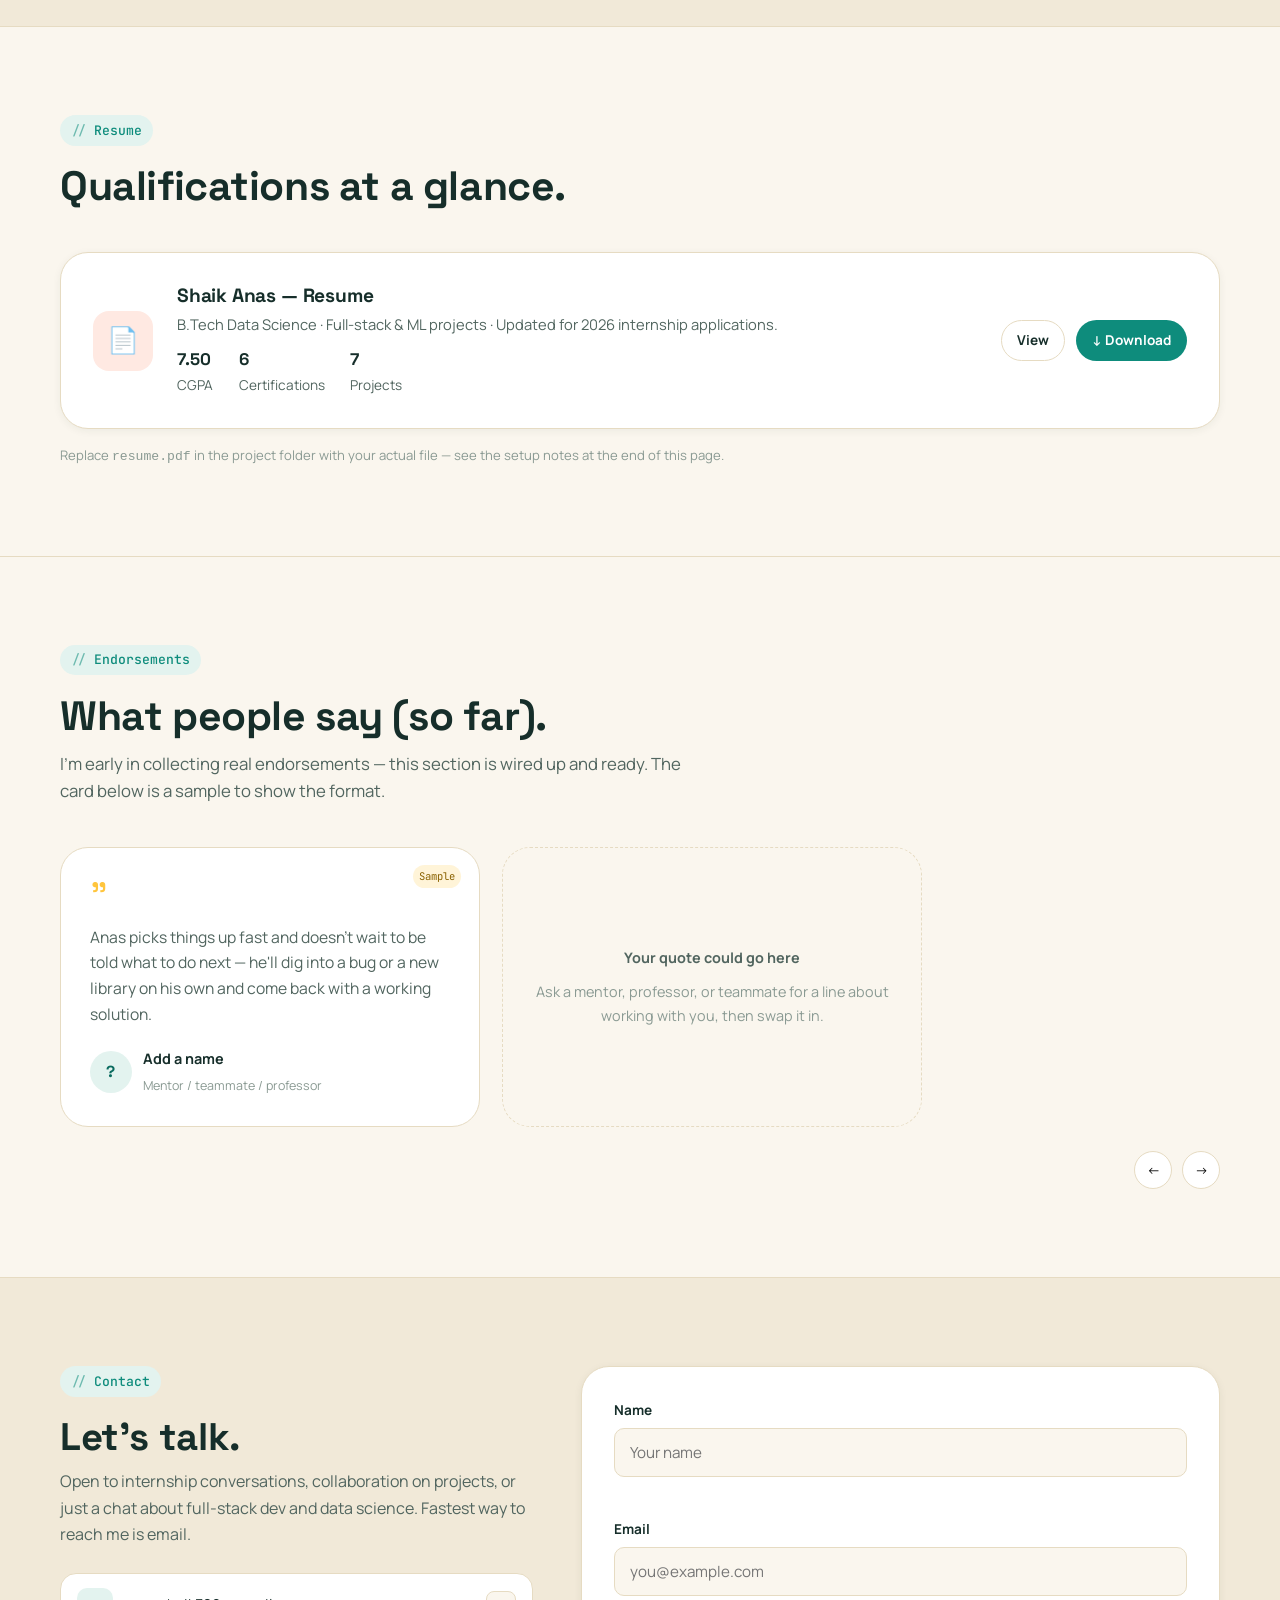
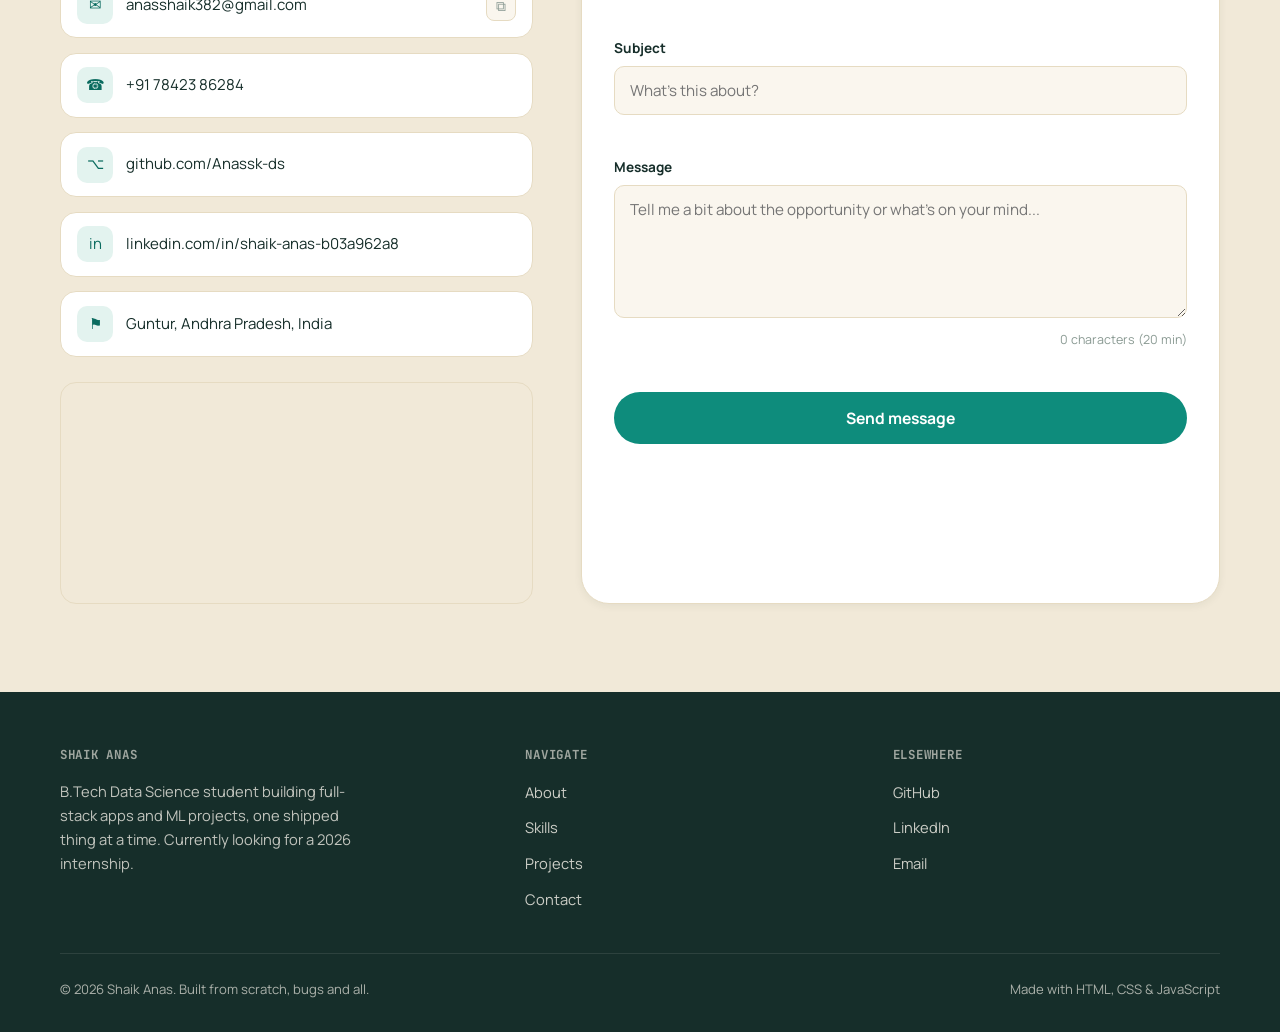
==== commit e8f57c8e: "Update student year from final to 3rd year" ====
--- a/index.html
+++ b/index.html
@@ -4,7 +4,7 @@
 <meta charset="UTF-8">
 <meta name="viewport" content="width=device-width, initial-scale=1.0">
 <title>Shaik Anas — Full-Stack &amp; Data Science Developer</title>
-<meta name="description" content="Portfolio of Shaik Anas, a Final-year B.Tech Data Science student building full-stack web apps and machine learning projects, seeking software engineering internships.">
+<meta name="description" content="Portfolio of Shaik Anas, a 3rd-year B.Tech Data Science student building full-stack web apps and machine learning projects, seeking software engineering internships.">
 <meta property="og:title" content="Shaik Anas — Full-Stack & Data Science Developer">
 <meta property="og:description" content="Projects, skills, and contact info for Shaik Anas — B.Tech Data Science student and aspiring software engineer.">
 <meta property="og:type" content="website">
@@ -1203,9 +1203,30 @@
 .mt-lg{ margin-top:3rem; }
 .text-center{ text-align:center; margin-inline:auto; }
 
+
+/* ============ ACCESSIBILITY ============ */
+.skip-link{
+  position:fixed;
+  top:1rem;
+  left:1rem;
+  z-index:9999;
+  padding:.75rem 1rem;
+  border-radius:10px;
+  background:var(--text);
+  color:var(--bg);
+  font-weight:700;
+  text-decoration:none;
+  transform:translateY(-160%);
+  transition:transform var(--dur-fast) var(--ease);
+}
+.skip-link:focus{
+  transform:translateY(0);
+}
+
 </style>
 </head>
 <body>
+<a class="skip-link" href="#main">Skip to main content</a>
 
 <a href="#main" class="skip-link">Skip to content</a>
 
@@ -1255,7 +1276,7 @@
 
         <p class="hero-role" aria-live="polite"><span id="roleText"></span><span class="cursor" aria-hidden="true"></span></p>
 
-        <p class="lede">Final-year B.Tech Data Science student in Andhra Pradesh, building full-stack web apps with the MERN stack and machine learning models with Python — currently looking for a software engineering or full-stack internship where I can ship real features.</p>
+        <p class="lede">3rd-year B.Tech Data Science student in Andhra Pradesh, building full-stack web apps with the MERN stack and machine learning models with Python — currently looking for a software engineering or full-stack internship where I can ship real features.</p>
 
         <div class="hero-ctas">
           <a href="#projects" class="btn btn-primary">View projects</a>
@@ -1329,7 +1350,7 @@
 
       <div class="about-grid">
         <div class="about-copy reveal">
-          <p>I'm a Final-year B.Tech Data Science student at Chalapathi Institute of Technology in Andhra Pradesh, India. I split my time between full-stack web development — HTML, CSS, JavaScript, React, Node.js, Express, and MongoDB — and the data science side of my degree: Python, SQL, exploratory data analysis, and machine learning with scikit-learn.</p>
+          <p>I'm a 3rd-year B.Tech Data Science student at Chalapathi Institute of Technology in Andhra Pradesh, India. I split my time between full-stack web development — HTML, CSS, JavaScript, React, Node.js, Express, and MongoDB — and the data science side of my degree: Python, SQL, exploratory data analysis, and machine learning with scikit-learn.</p>
           <p>My goal right now is a software engineering or full-stack development internship where I can work on production code, get code-reviewed by people better than me, and keep building the DSA and system-design fundamentals I'm still filling in.</p>
           <p>I learn best by shipping something end-to-end, breaking it, and fixing it — most of what's in the projects section below started as "let me just try this" rather than a course assignment.</p>
 
@@ -1356,7 +1377,7 @@
             <div class="journey-item">
               <span class="yr">2023 – Present</span>
               <h4>B.Tech Data Science — Chalapathi Institute of Technology</h4>
-              <p>Currently in final year, 7.50 CGPA. Layering full-stack development on top of the core data science coursework.</p>
+              <p>Currently in 3rd year, 7.50 CGPA. Layering full-stack development on top of the core data science coursework.</p>
             </div>
             <div class="journey-item">
               <span class="yr">Now</span>
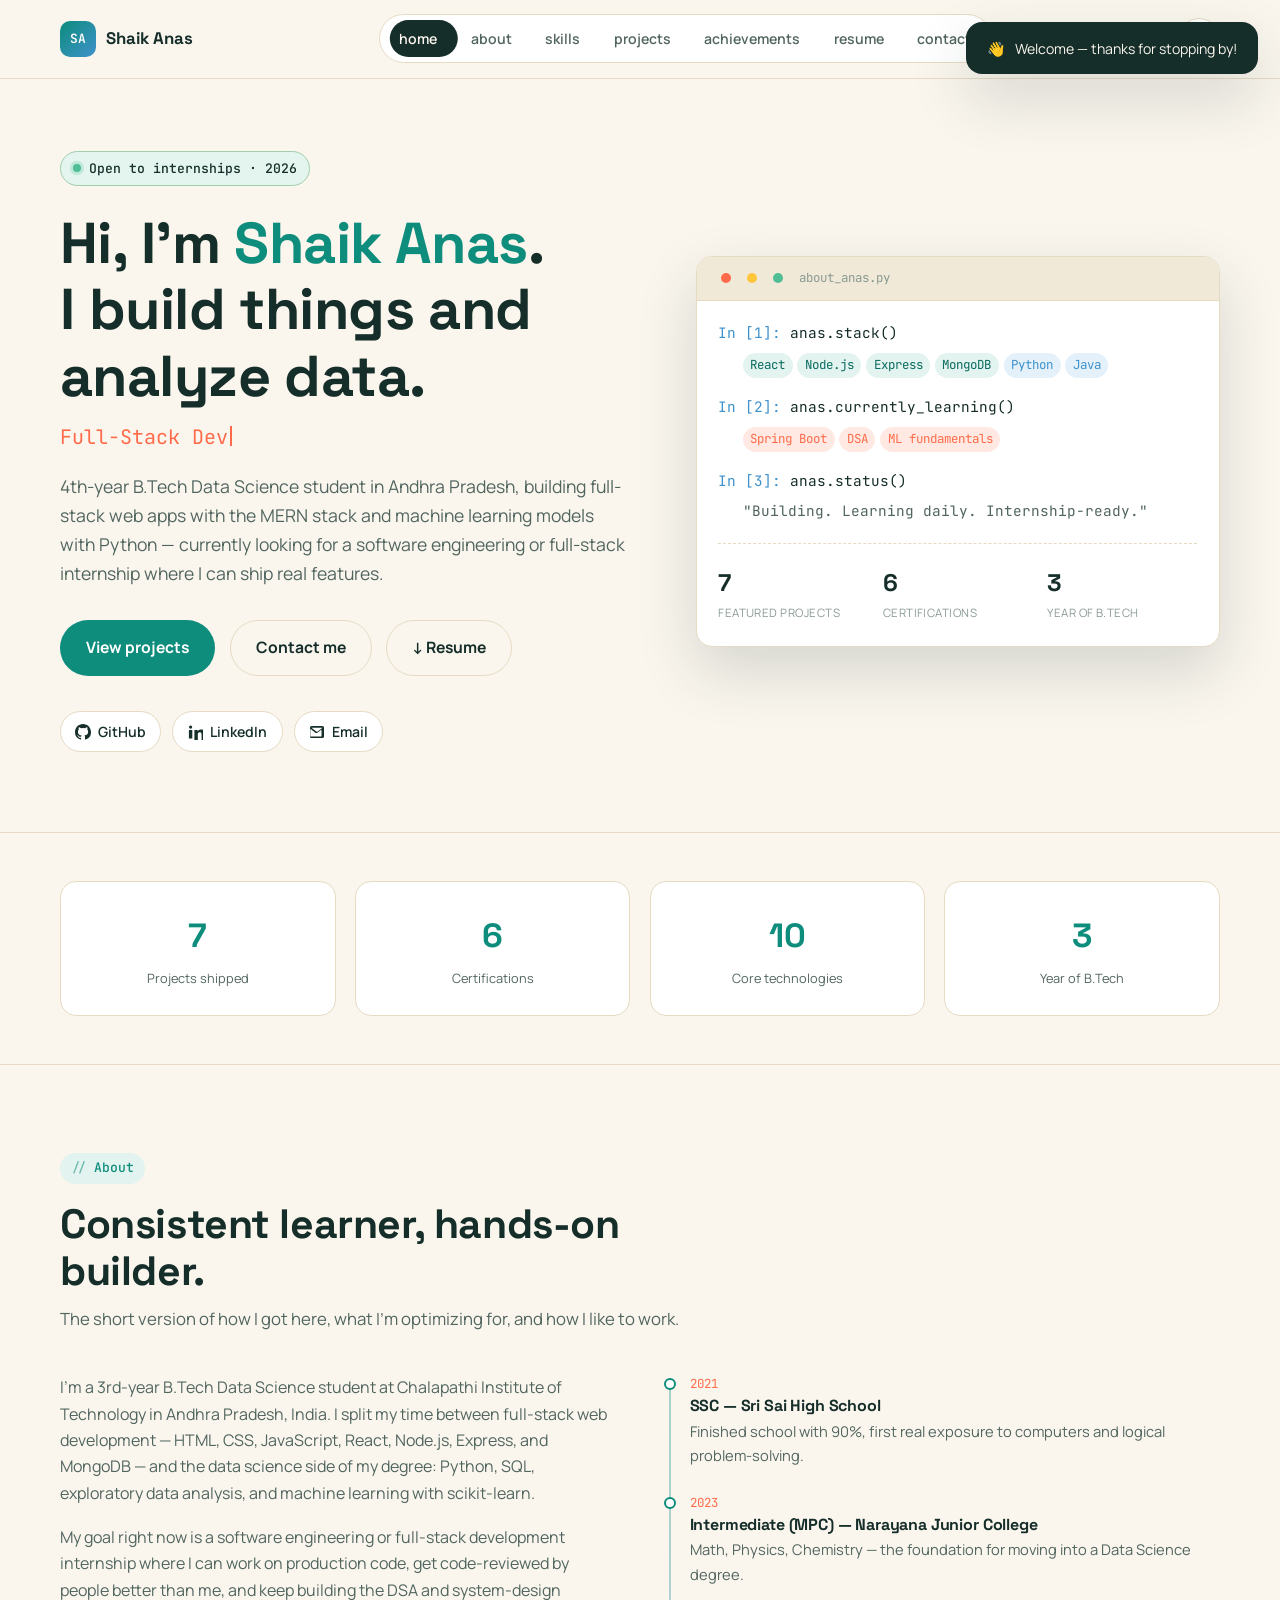
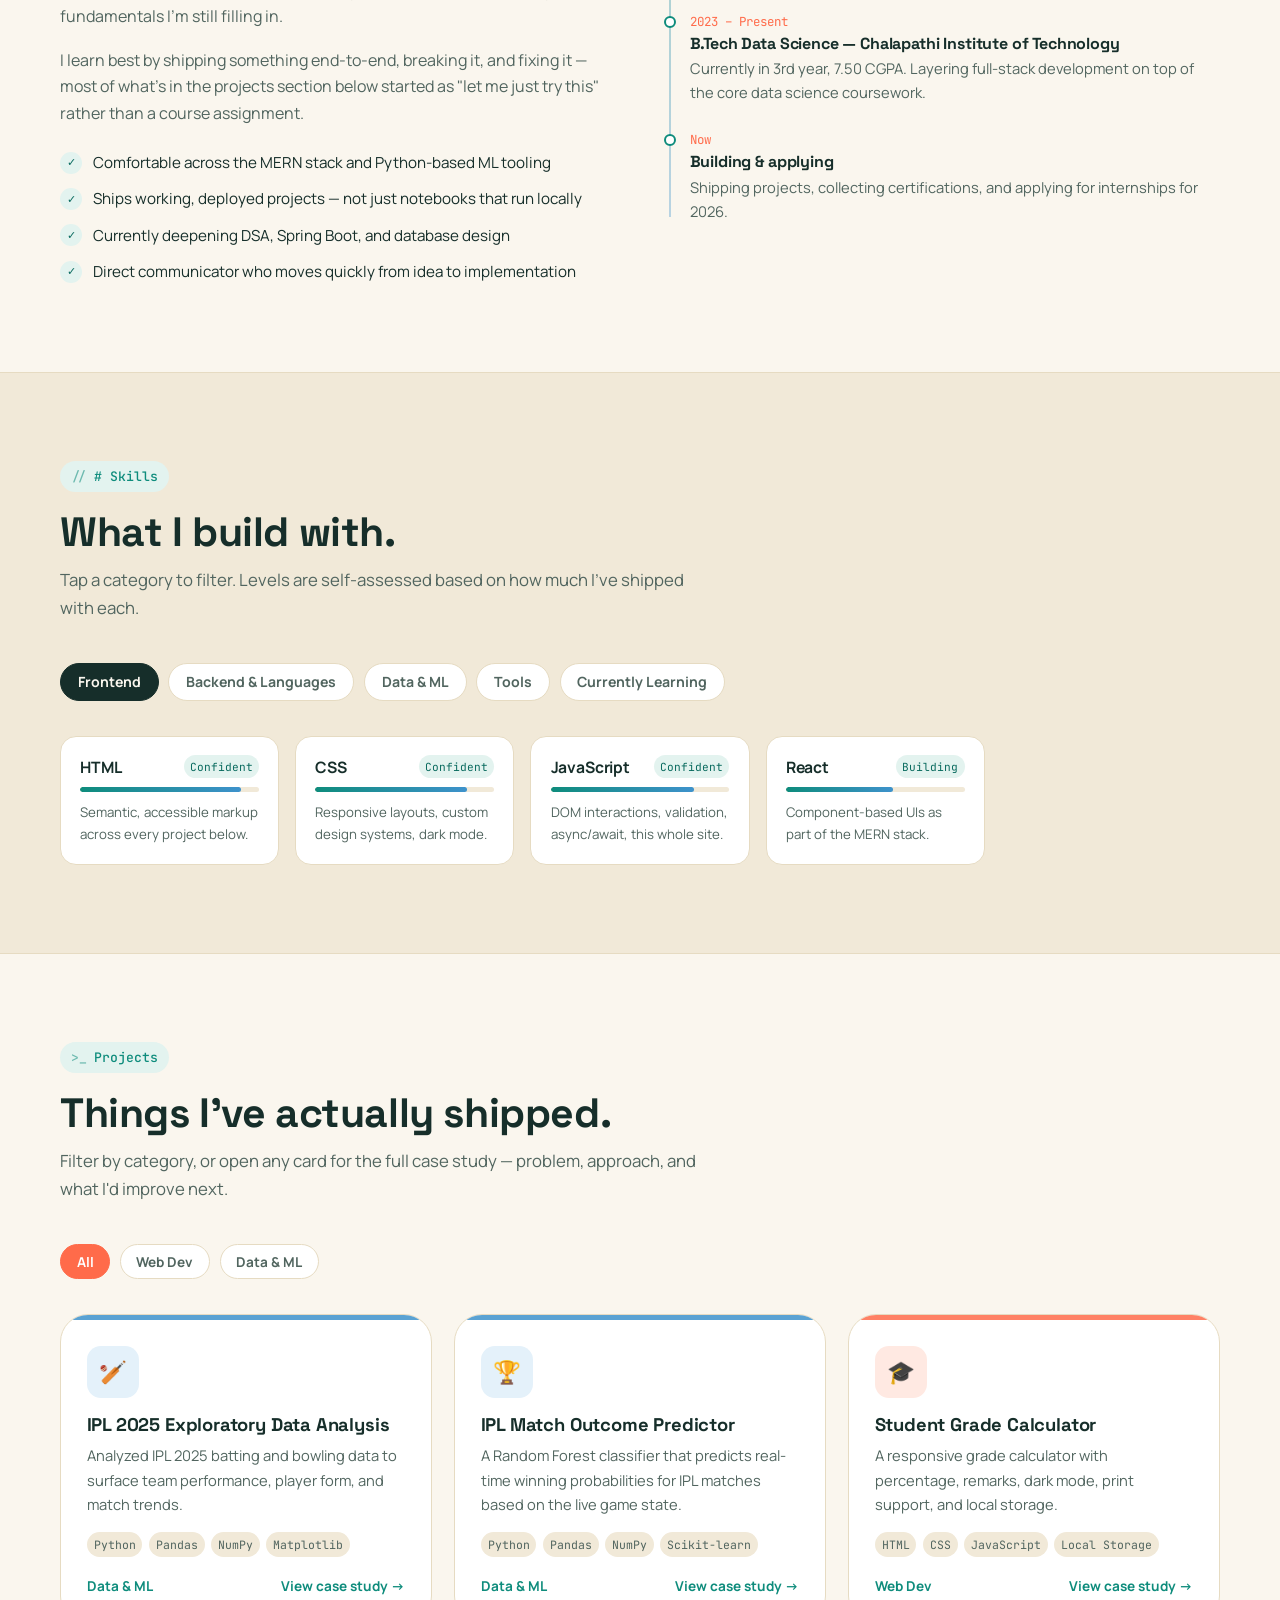
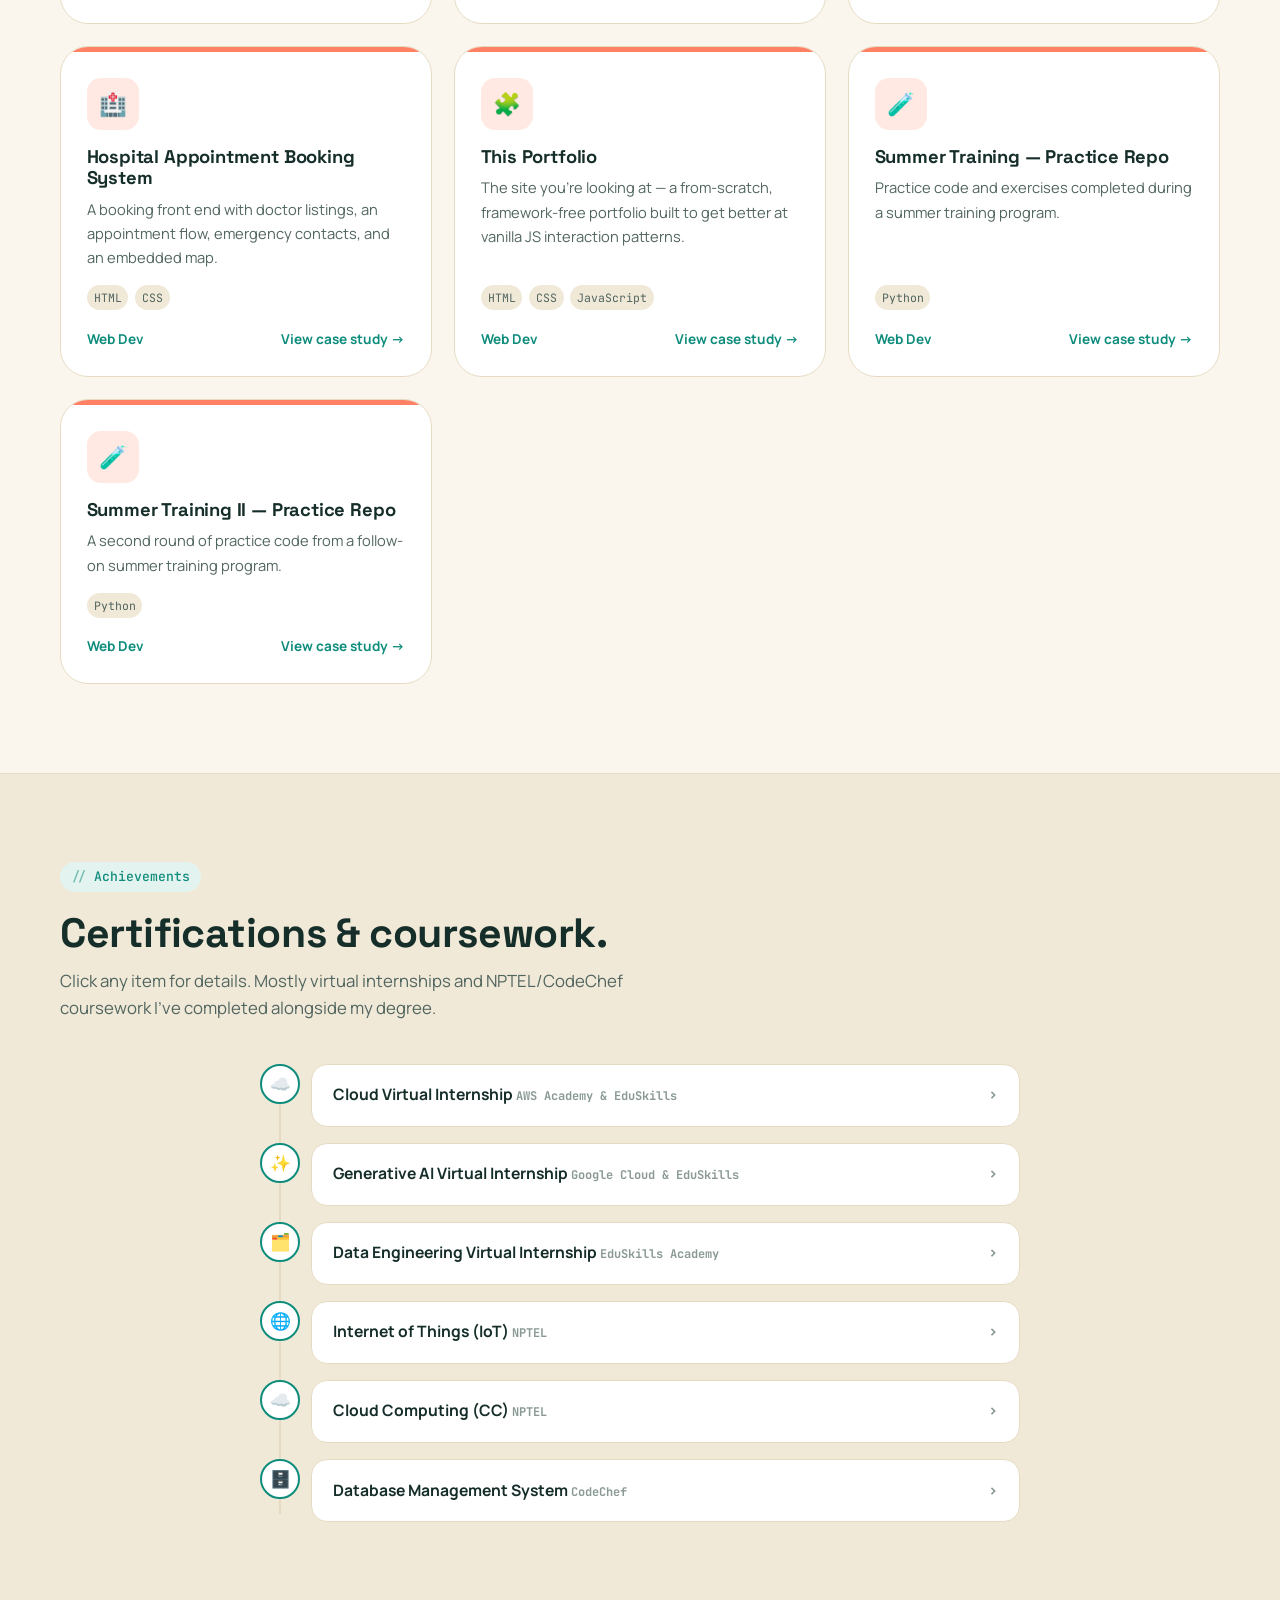
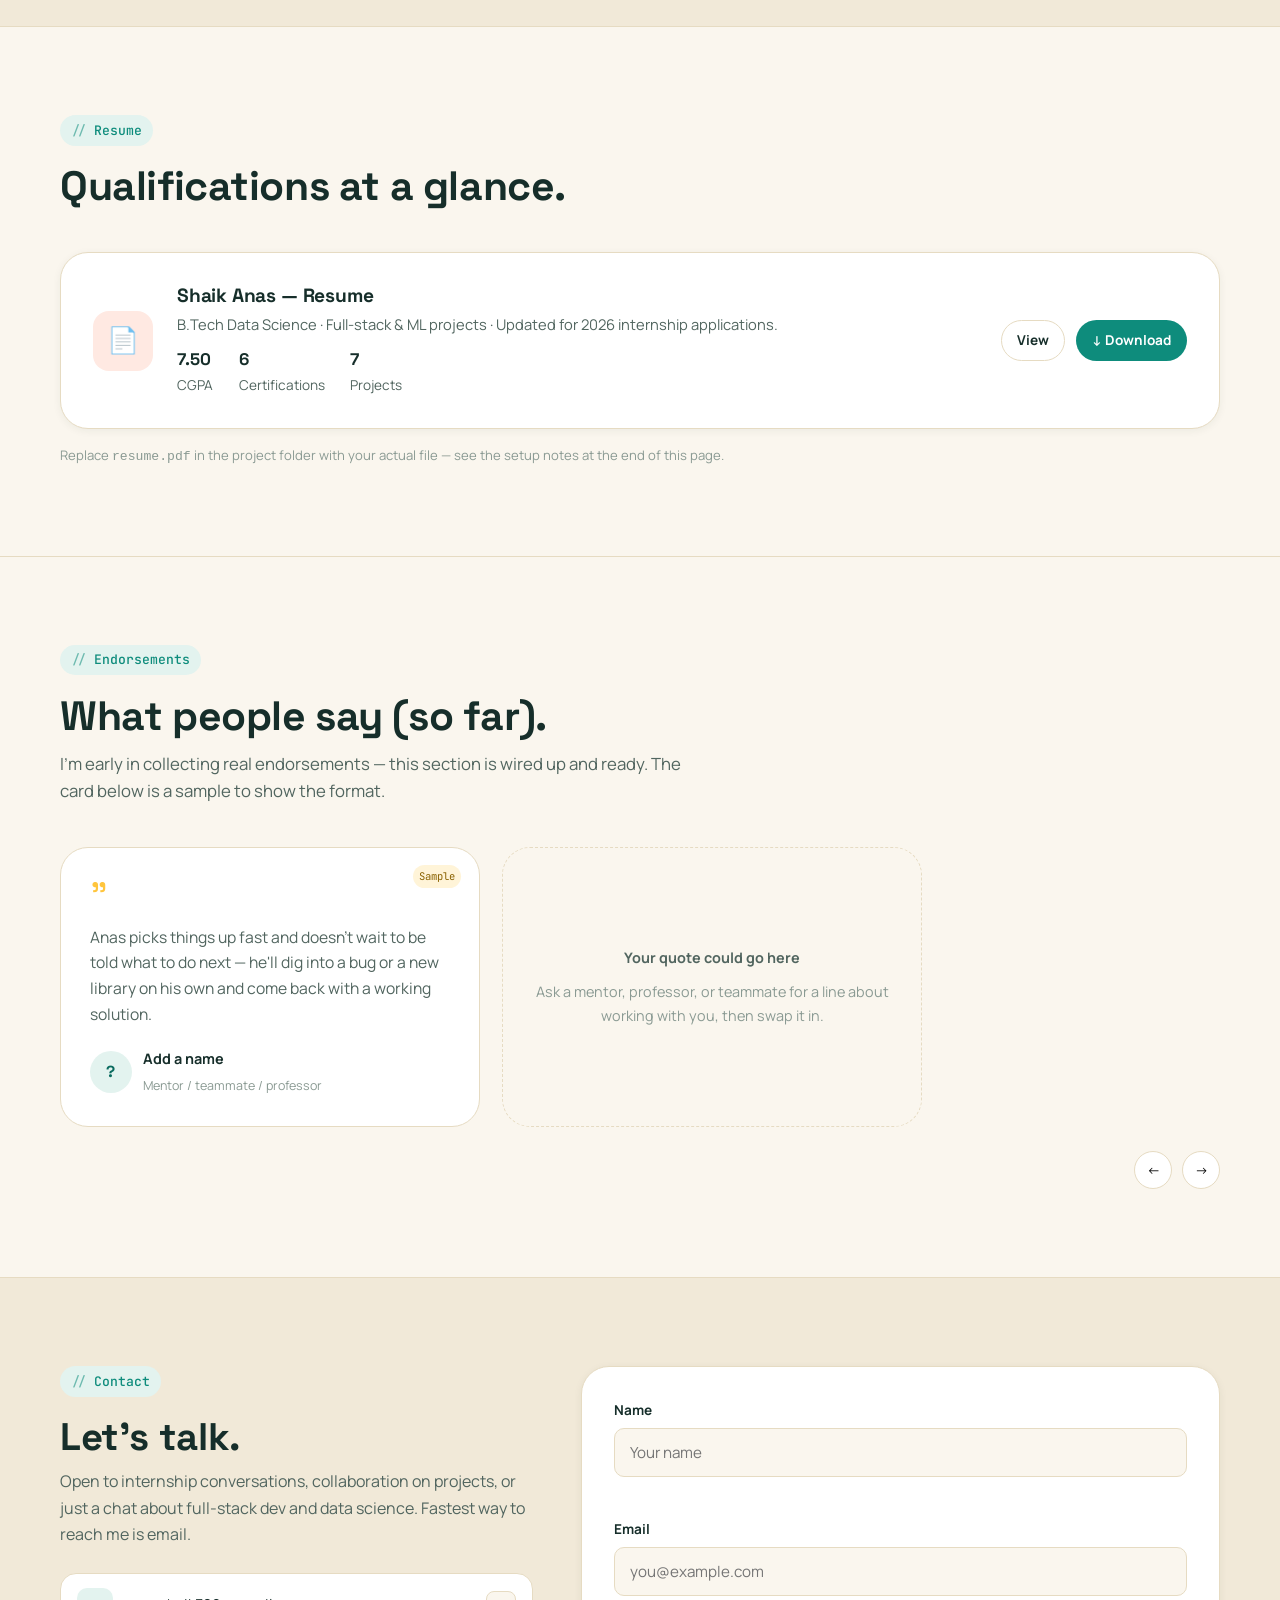
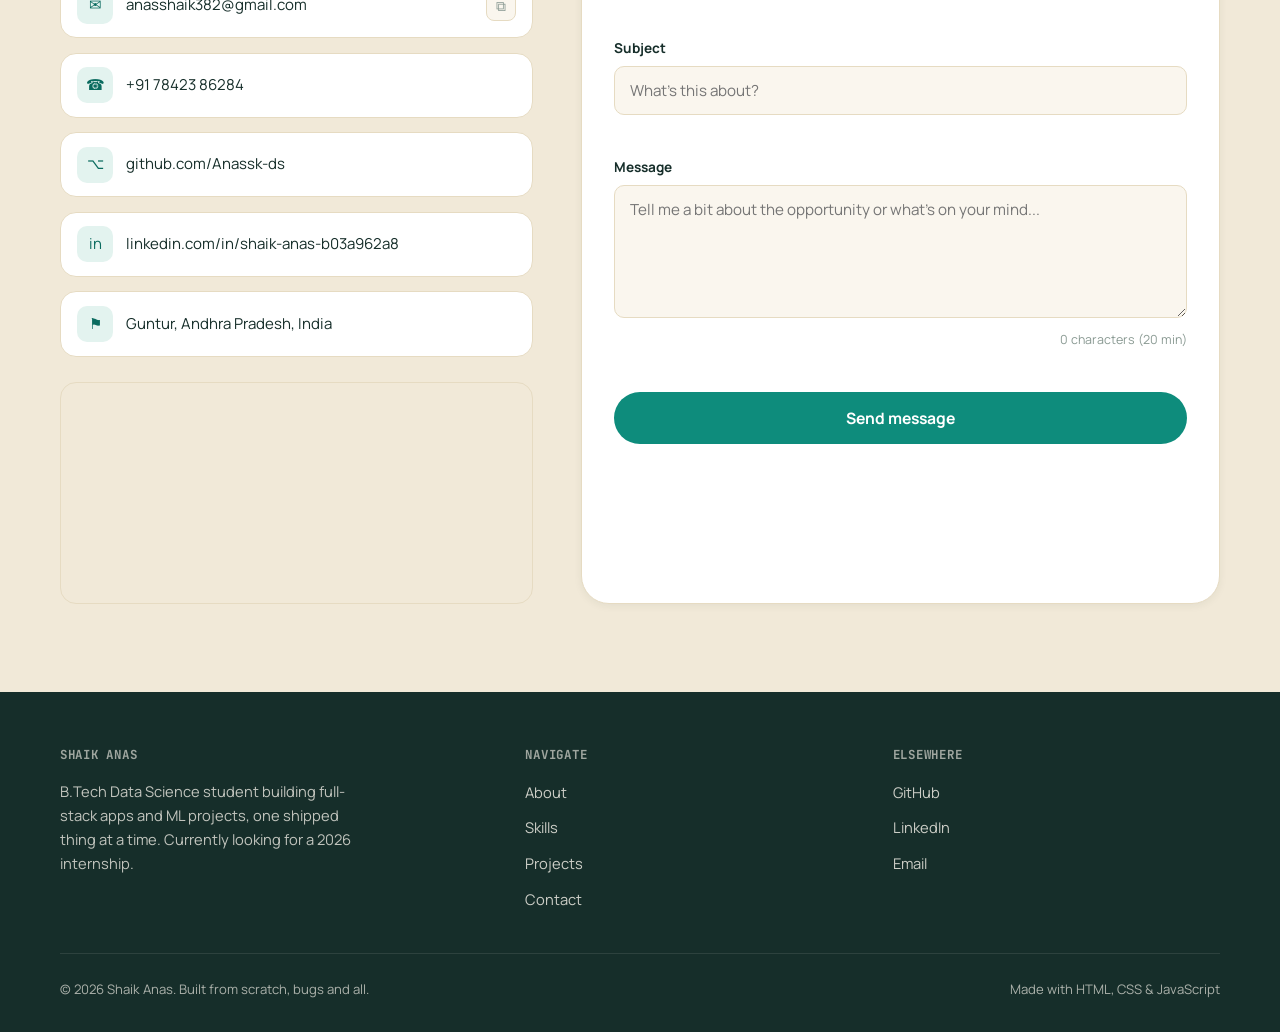
==== commit ad3e2816: "Update index.html" ====
--- a/index.html
+++ b/index.html
@@ -1276,7 +1276,7 @@
 
         <p class="hero-role" aria-live="polite"><span id="roleText"></span><span class="cursor" aria-hidden="true"></span></p>
 
-        <p class="lede">3rd-year B.Tech Data Science student in Andhra Pradesh, building full-stack web apps with the MERN stack and machine learning models with Python — currently looking for a software engineering or full-stack internship where I can ship real features.</p>
+        <p class="lede">4th-year B.Tech Data Science student in Andhra Pradesh, building full-stack web apps with the MERN stack and machine learning models with Python — currently looking for a software engineering or full-stack internship where I can ship real features.</p>
 
         <div class="hero-ctas">
           <a href="#projects" class="btn btn-primary">View projects</a>
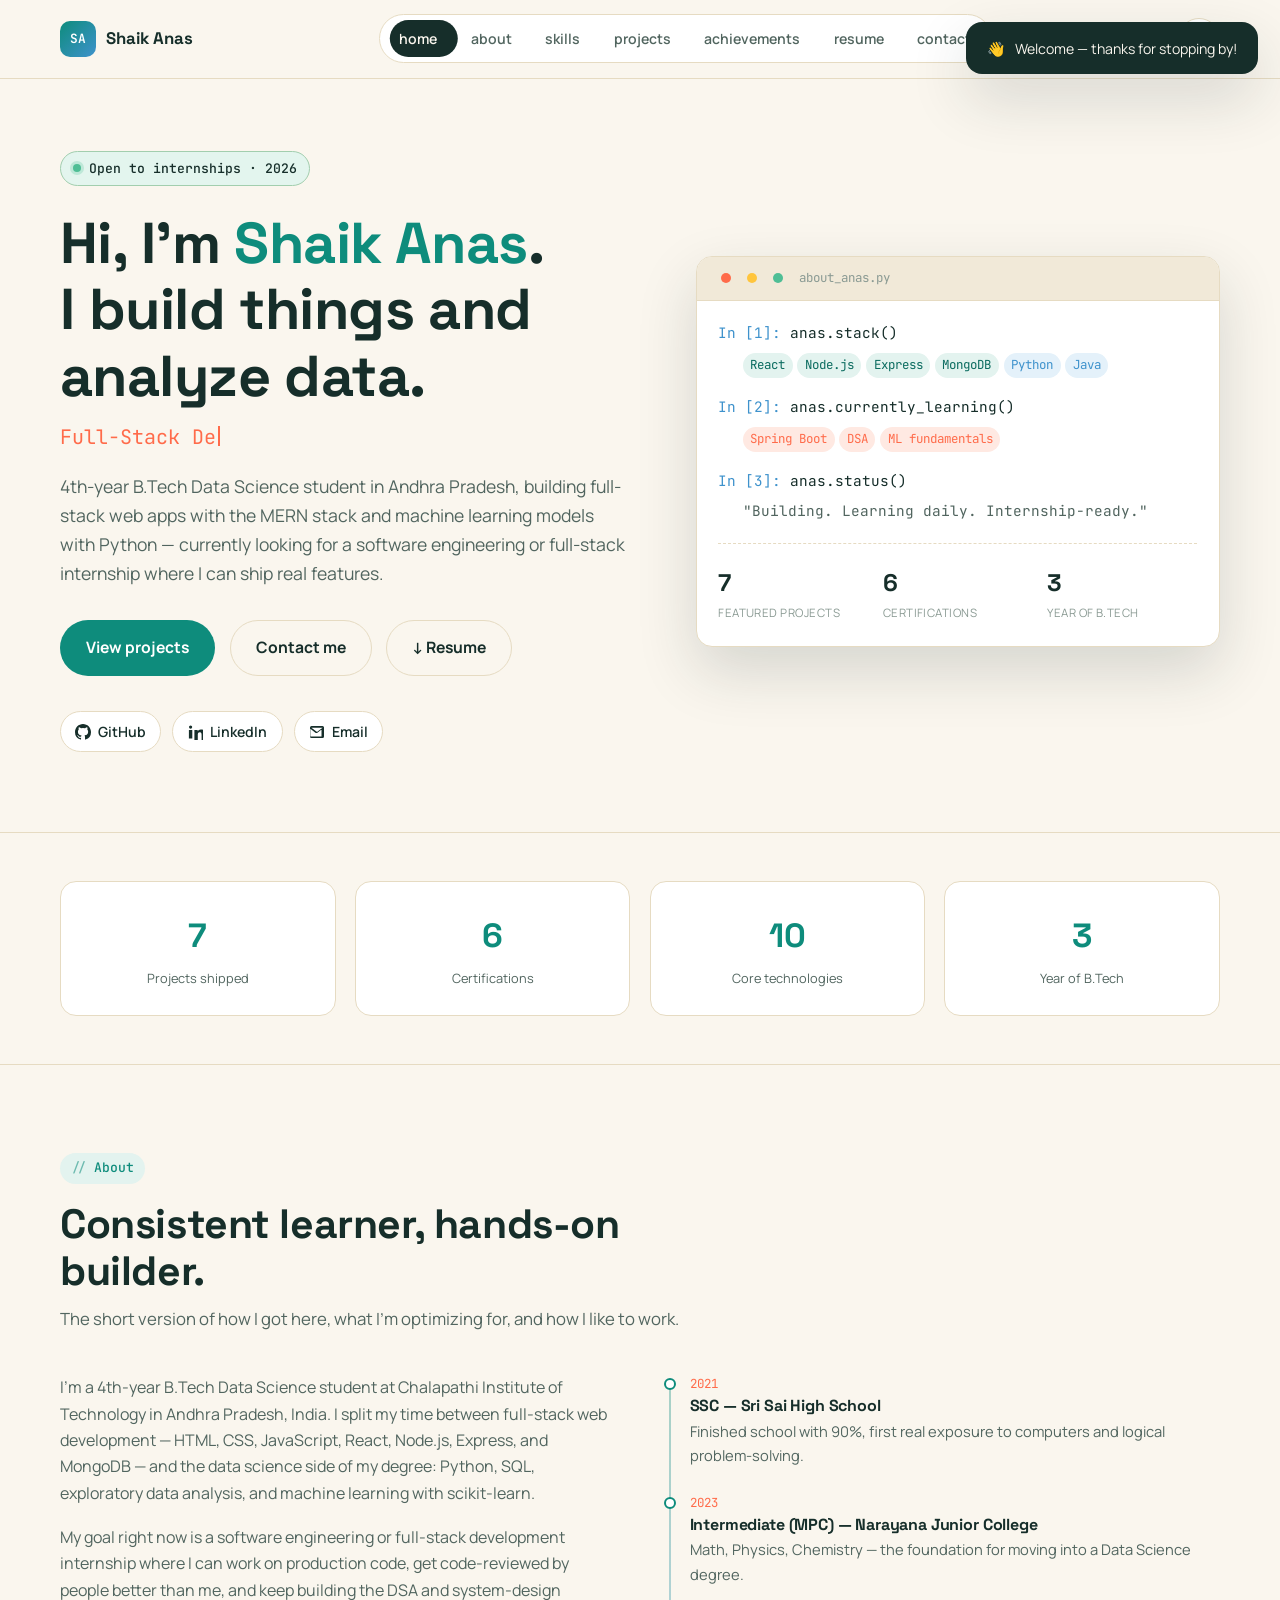
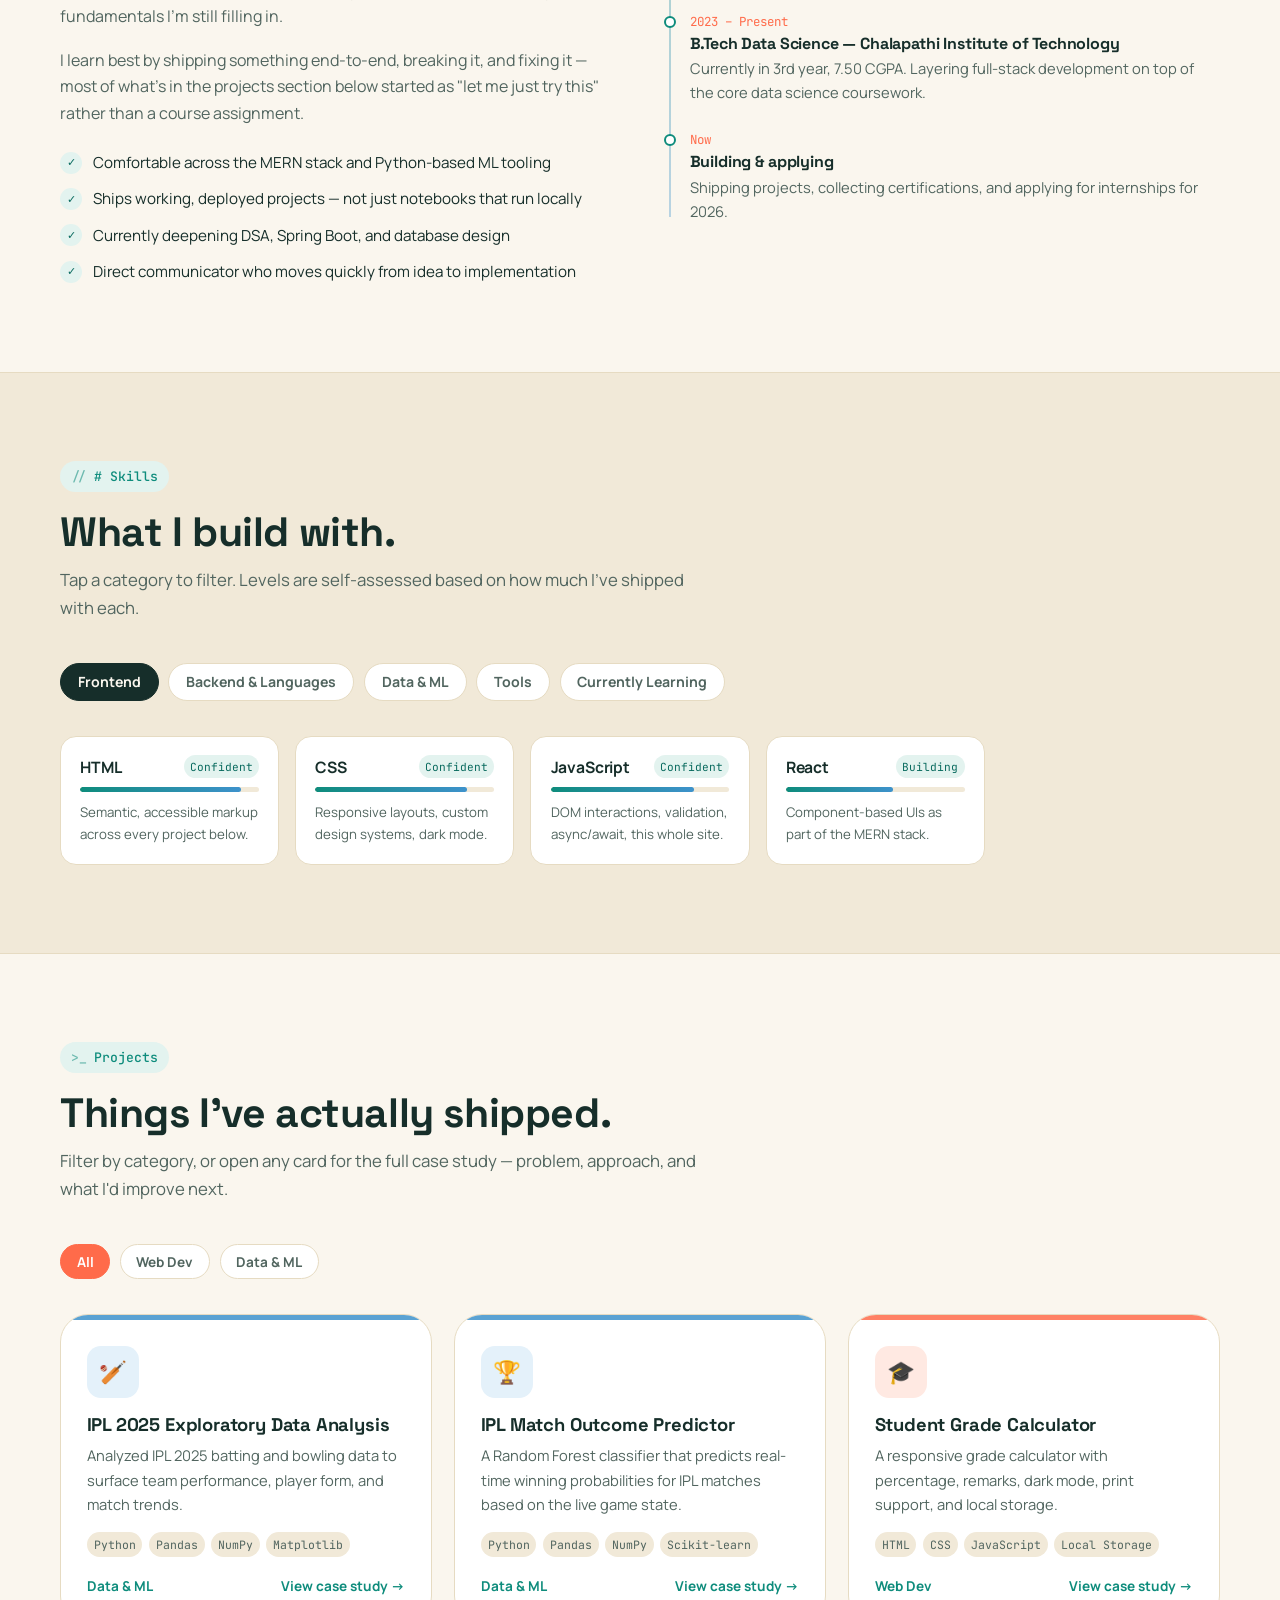
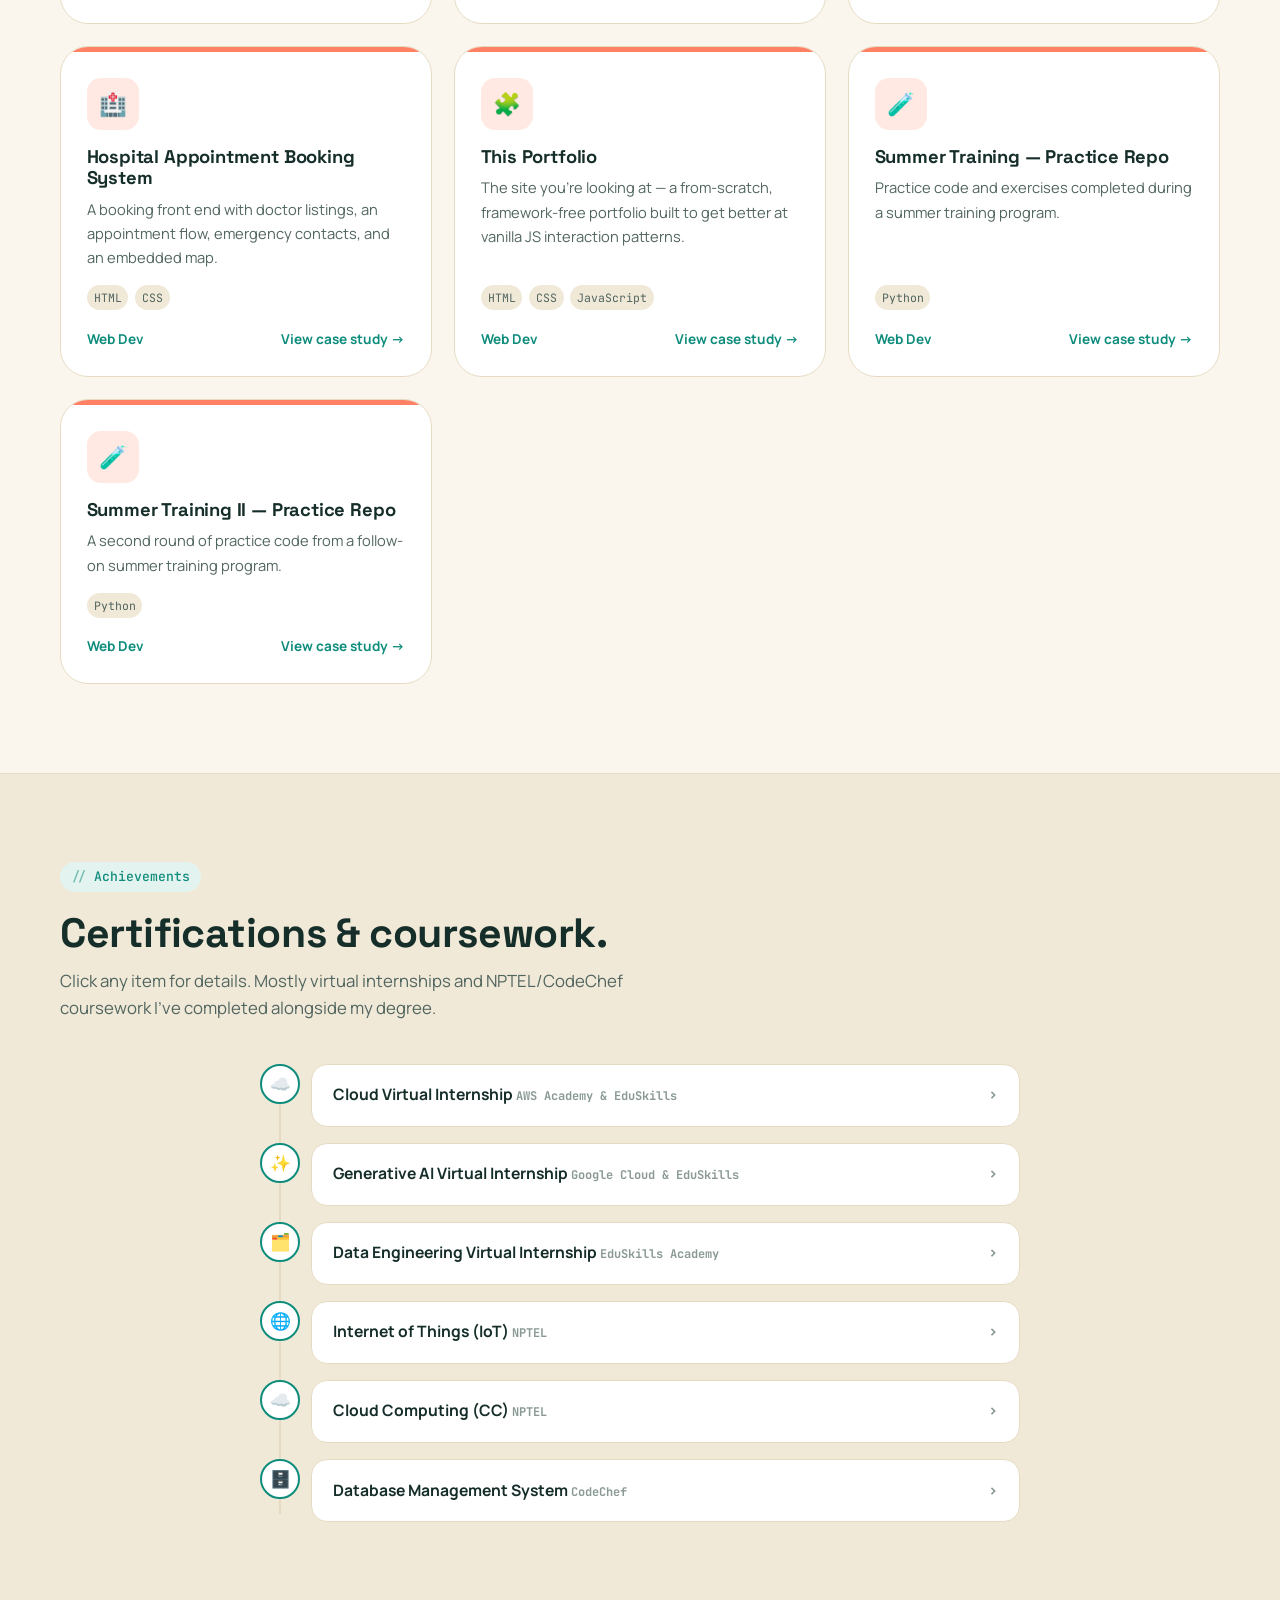
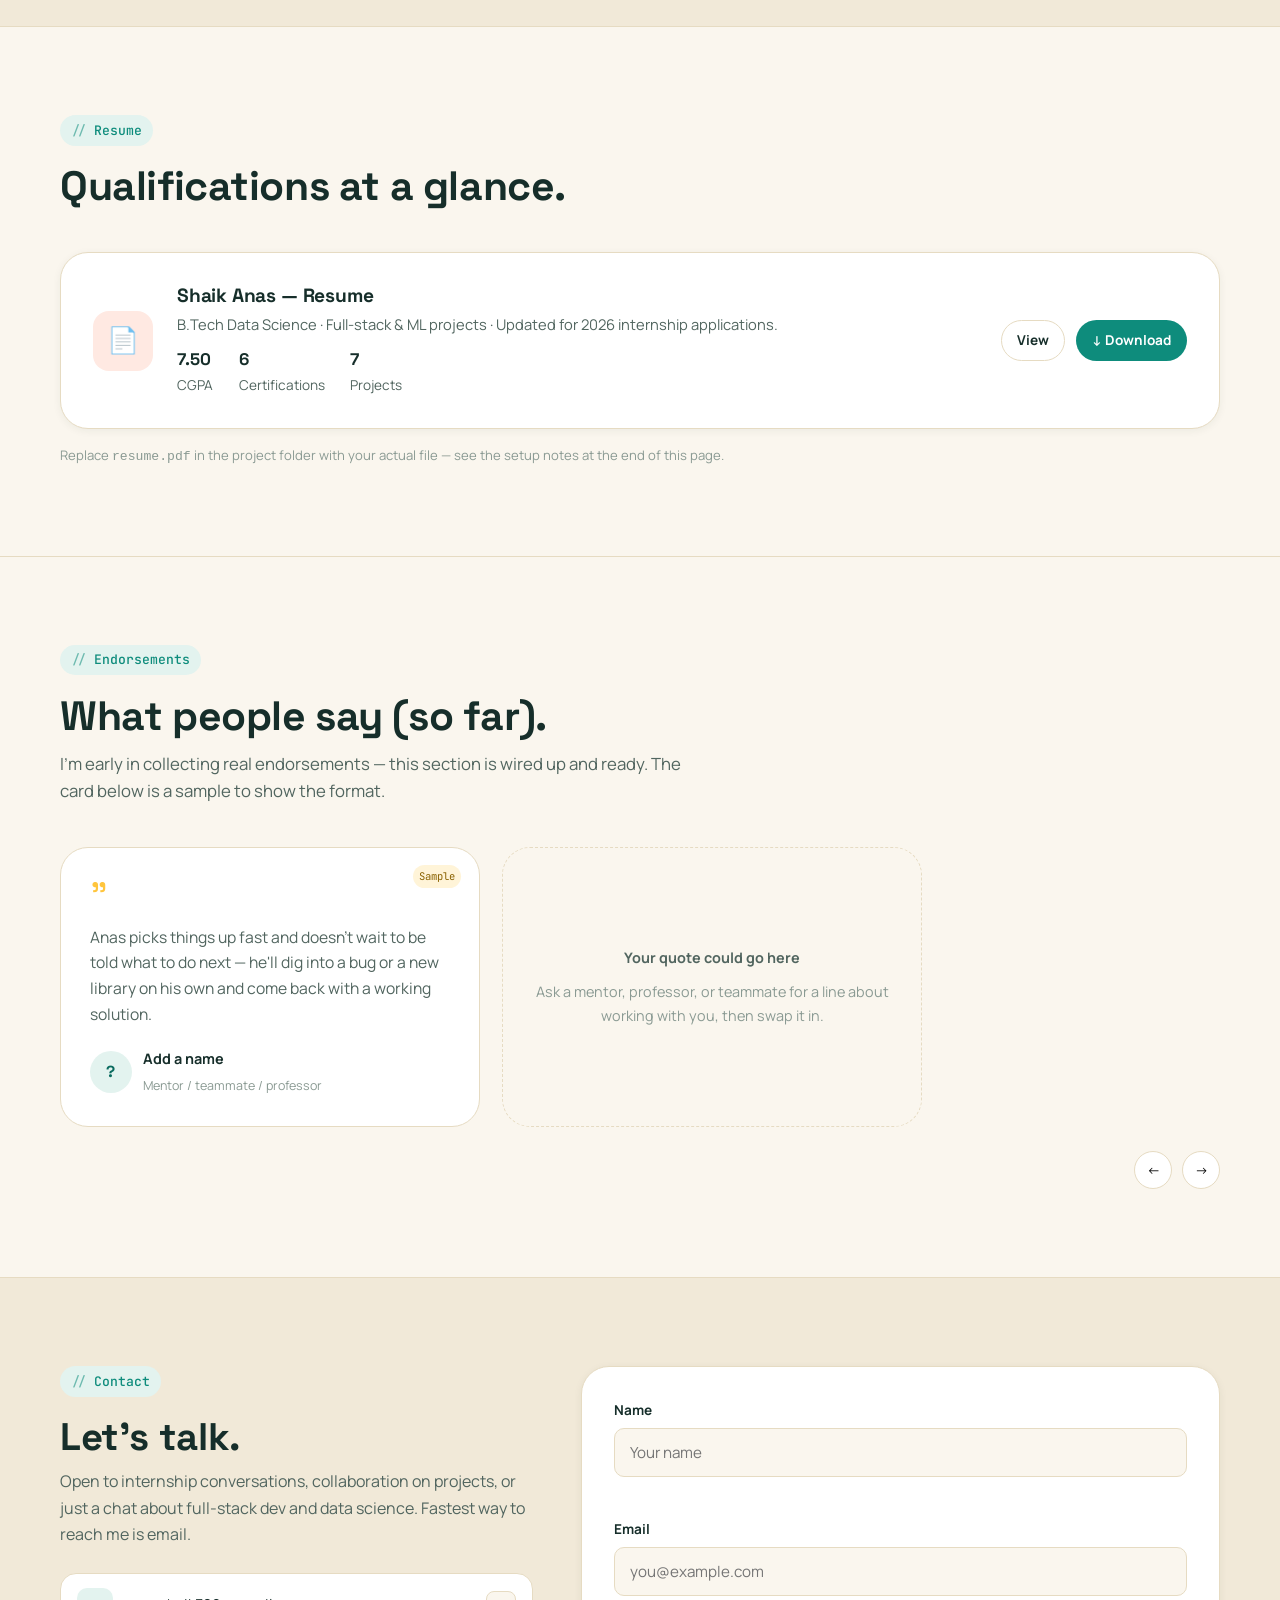
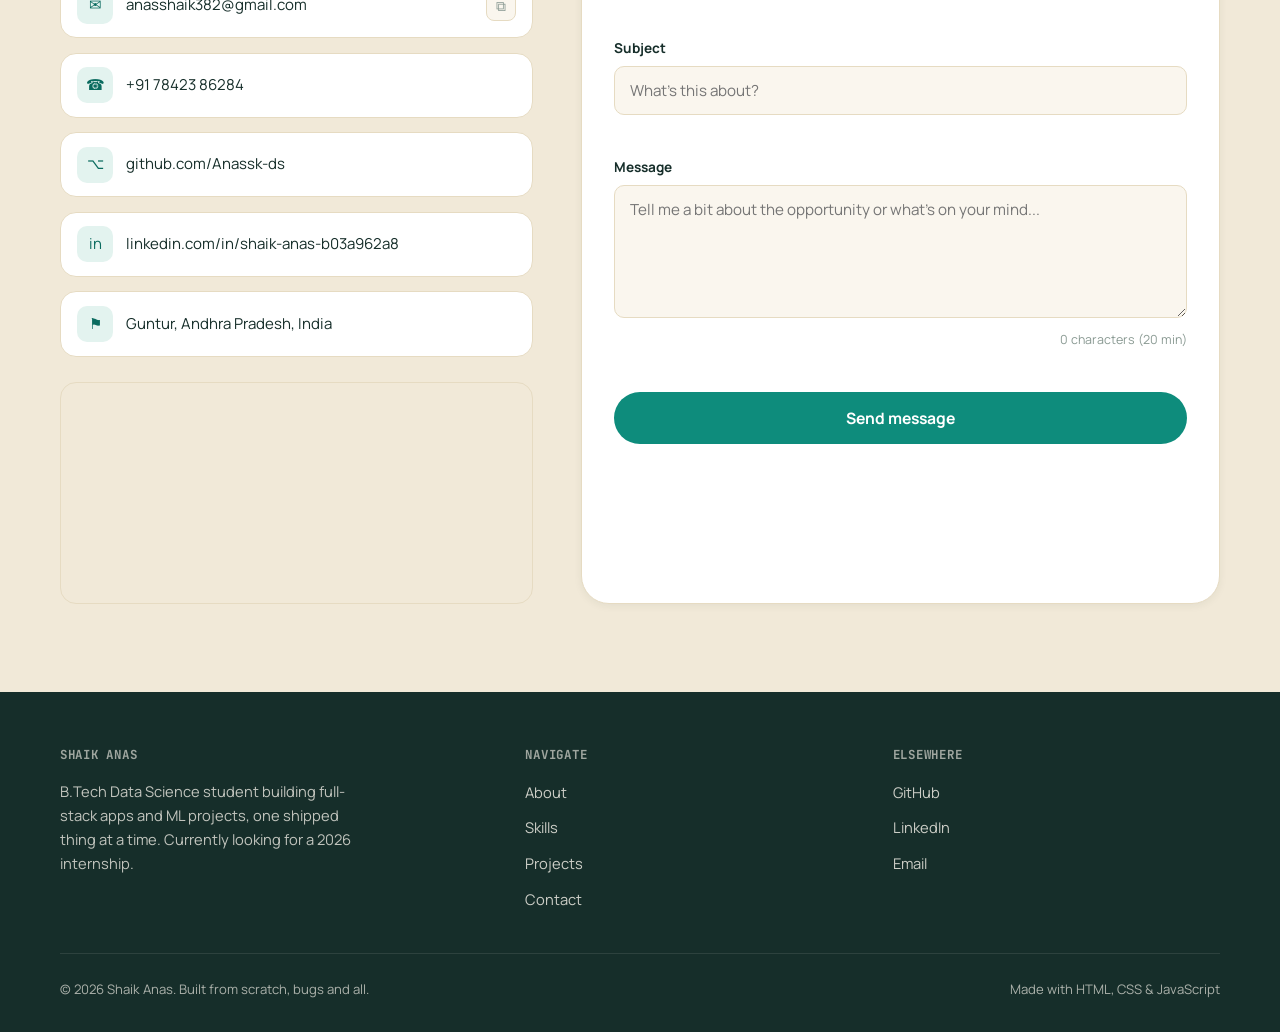
==== commit 272df50a: "Update student year from 3rd to 4th in bio" ====
--- a/index.html
+++ b/index.html
@@ -1350,7 +1350,7 @@
 
       <div class="about-grid">
         <div class="about-copy reveal">
-          <p>I'm a 3rd-year B.Tech Data Science student at Chalapathi Institute of Technology in Andhra Pradesh, India. I split my time between full-stack web development — HTML, CSS, JavaScript, React, Node.js, Express, and MongoDB — and the data science side of my degree: Python, SQL, exploratory data analysis, and machine learning with scikit-learn.</p>
+          <p>I'm a 4th-year B.Tech Data Science student at Chalapathi Institute of Technology in Andhra Pradesh, India. I split my time between full-stack web development — HTML, CSS, JavaScript, React, Node.js, Express, and MongoDB — and the data science side of my degree: Python, SQL, exploratory data analysis, and machine learning with scikit-learn.</p>
           <p>My goal right now is a software engineering or full-stack development internship where I can work on production code, get code-reviewed by people better than me, and keep building the DSA and system-design fundamentals I'm still filling in.</p>
           <p>I learn best by shipping something end-to-end, breaking it, and fixing it — most of what's in the projects section below started as "let me just try this" rather than a course assignment.</p>
 
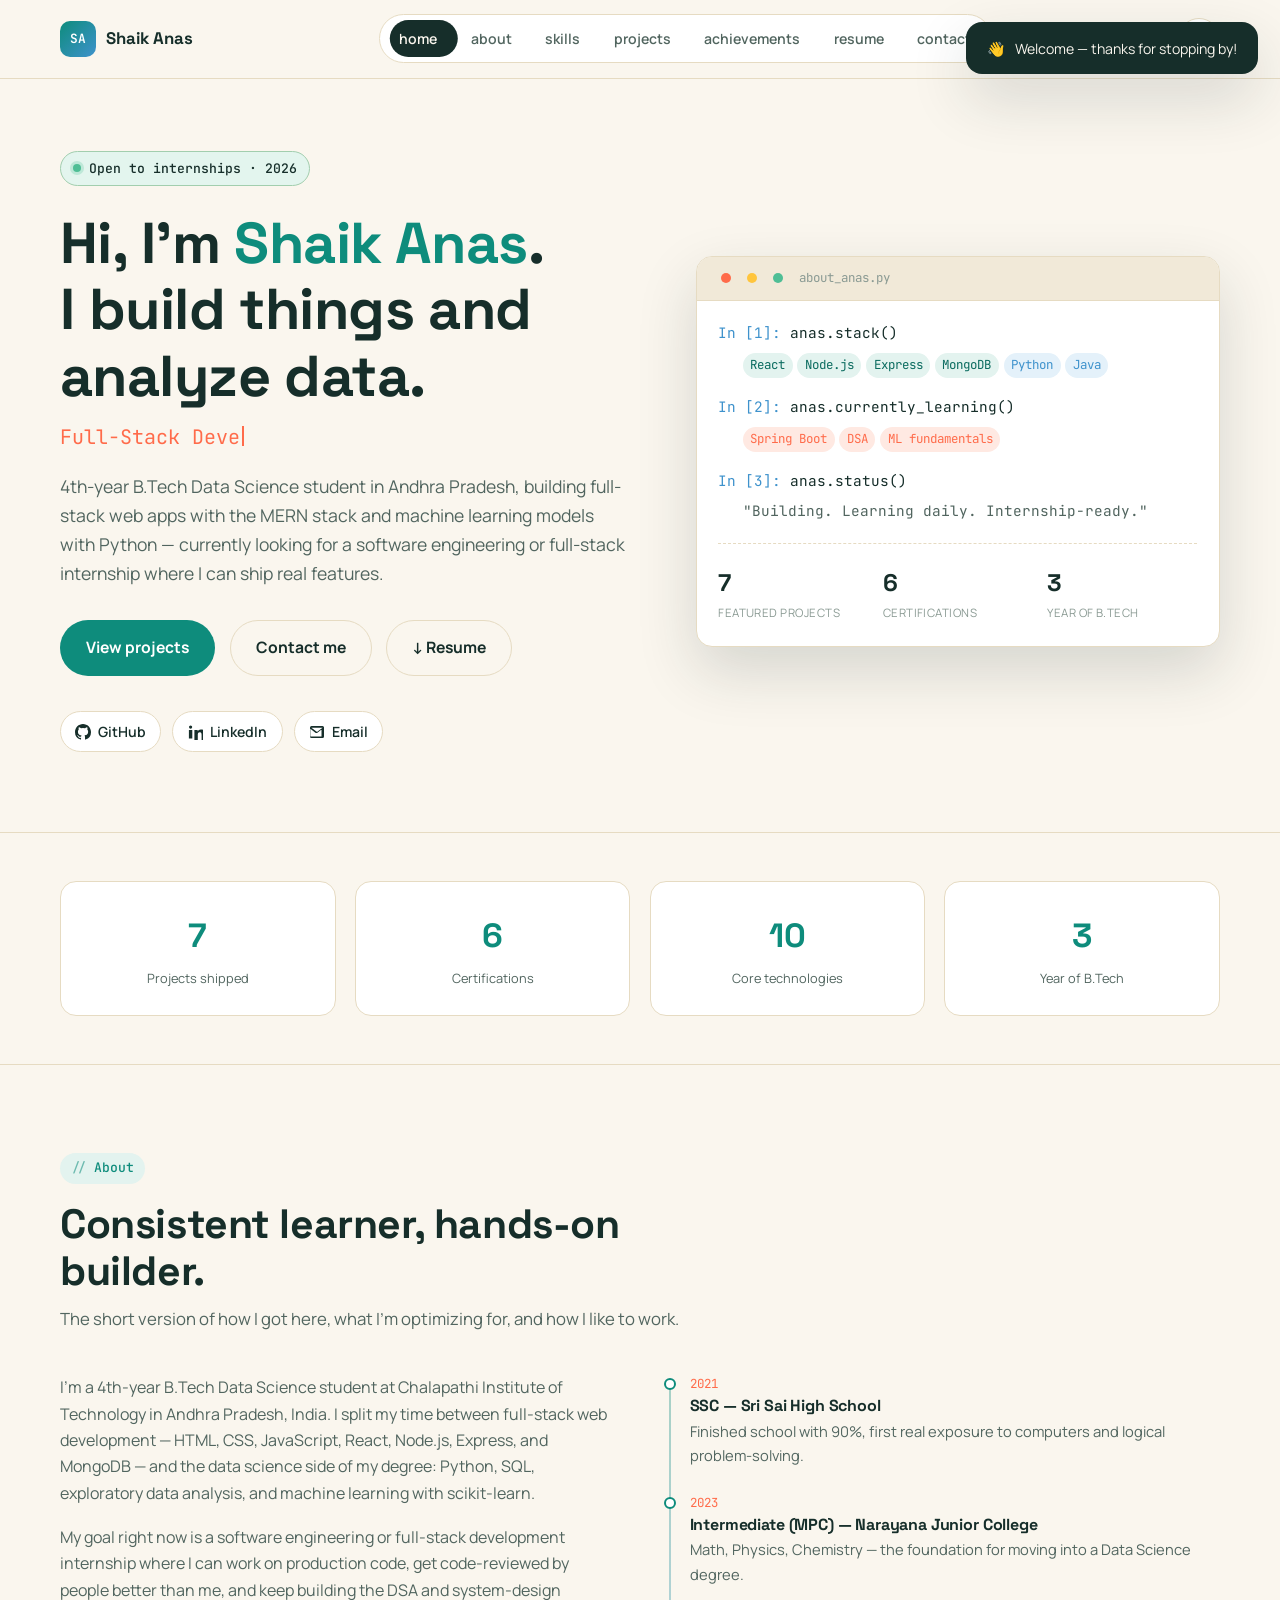
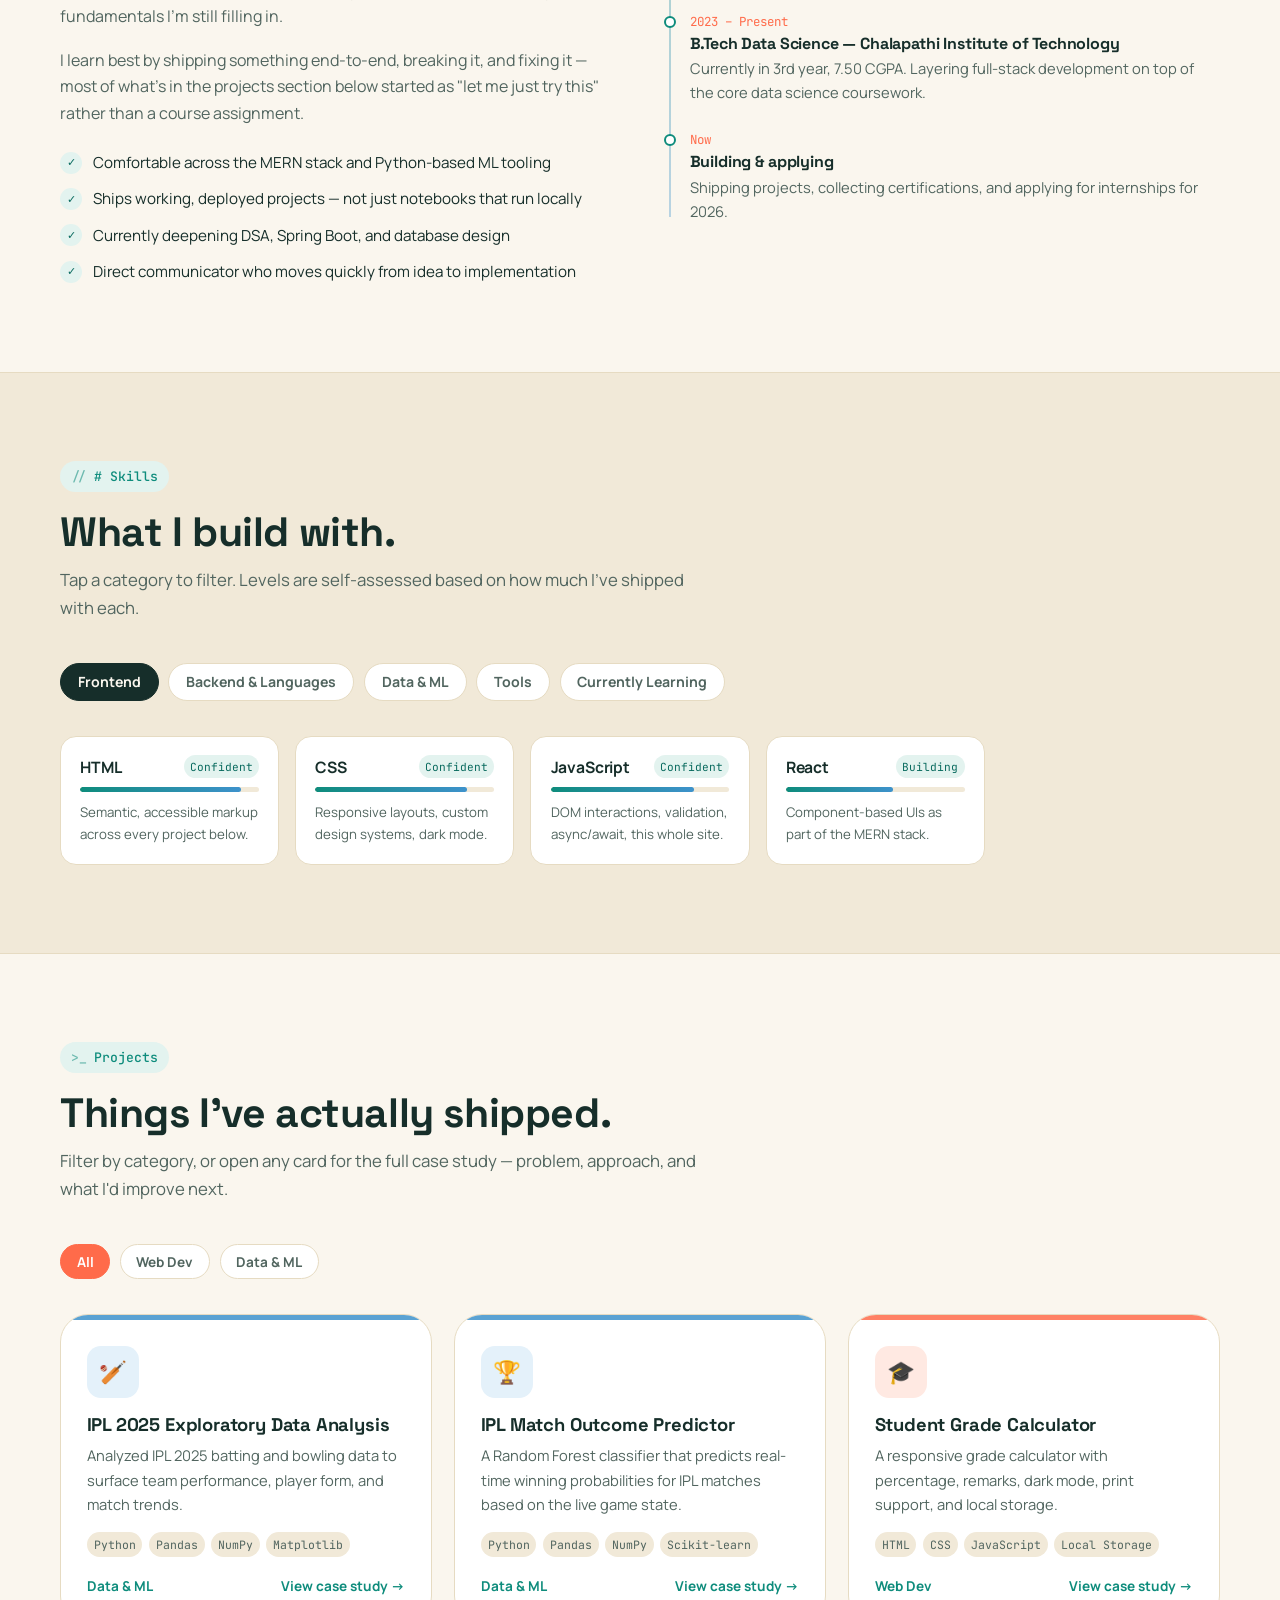
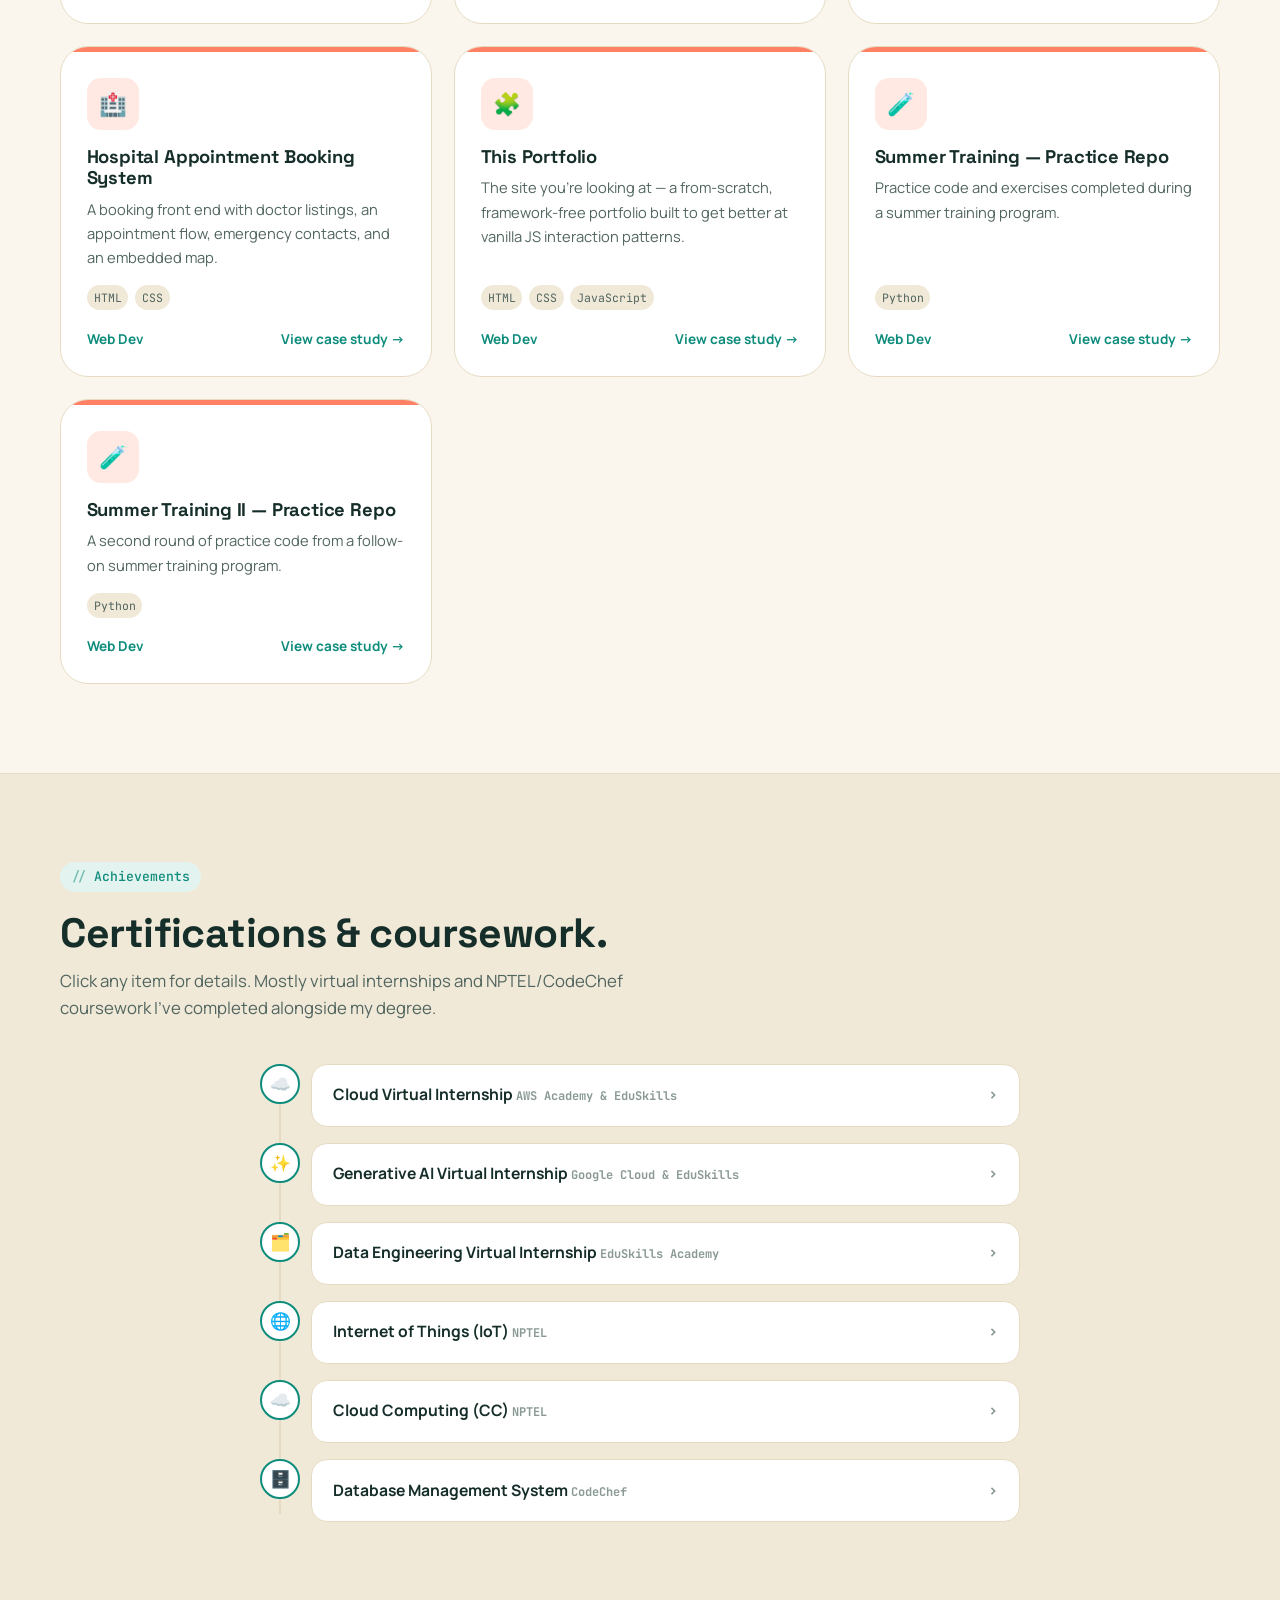
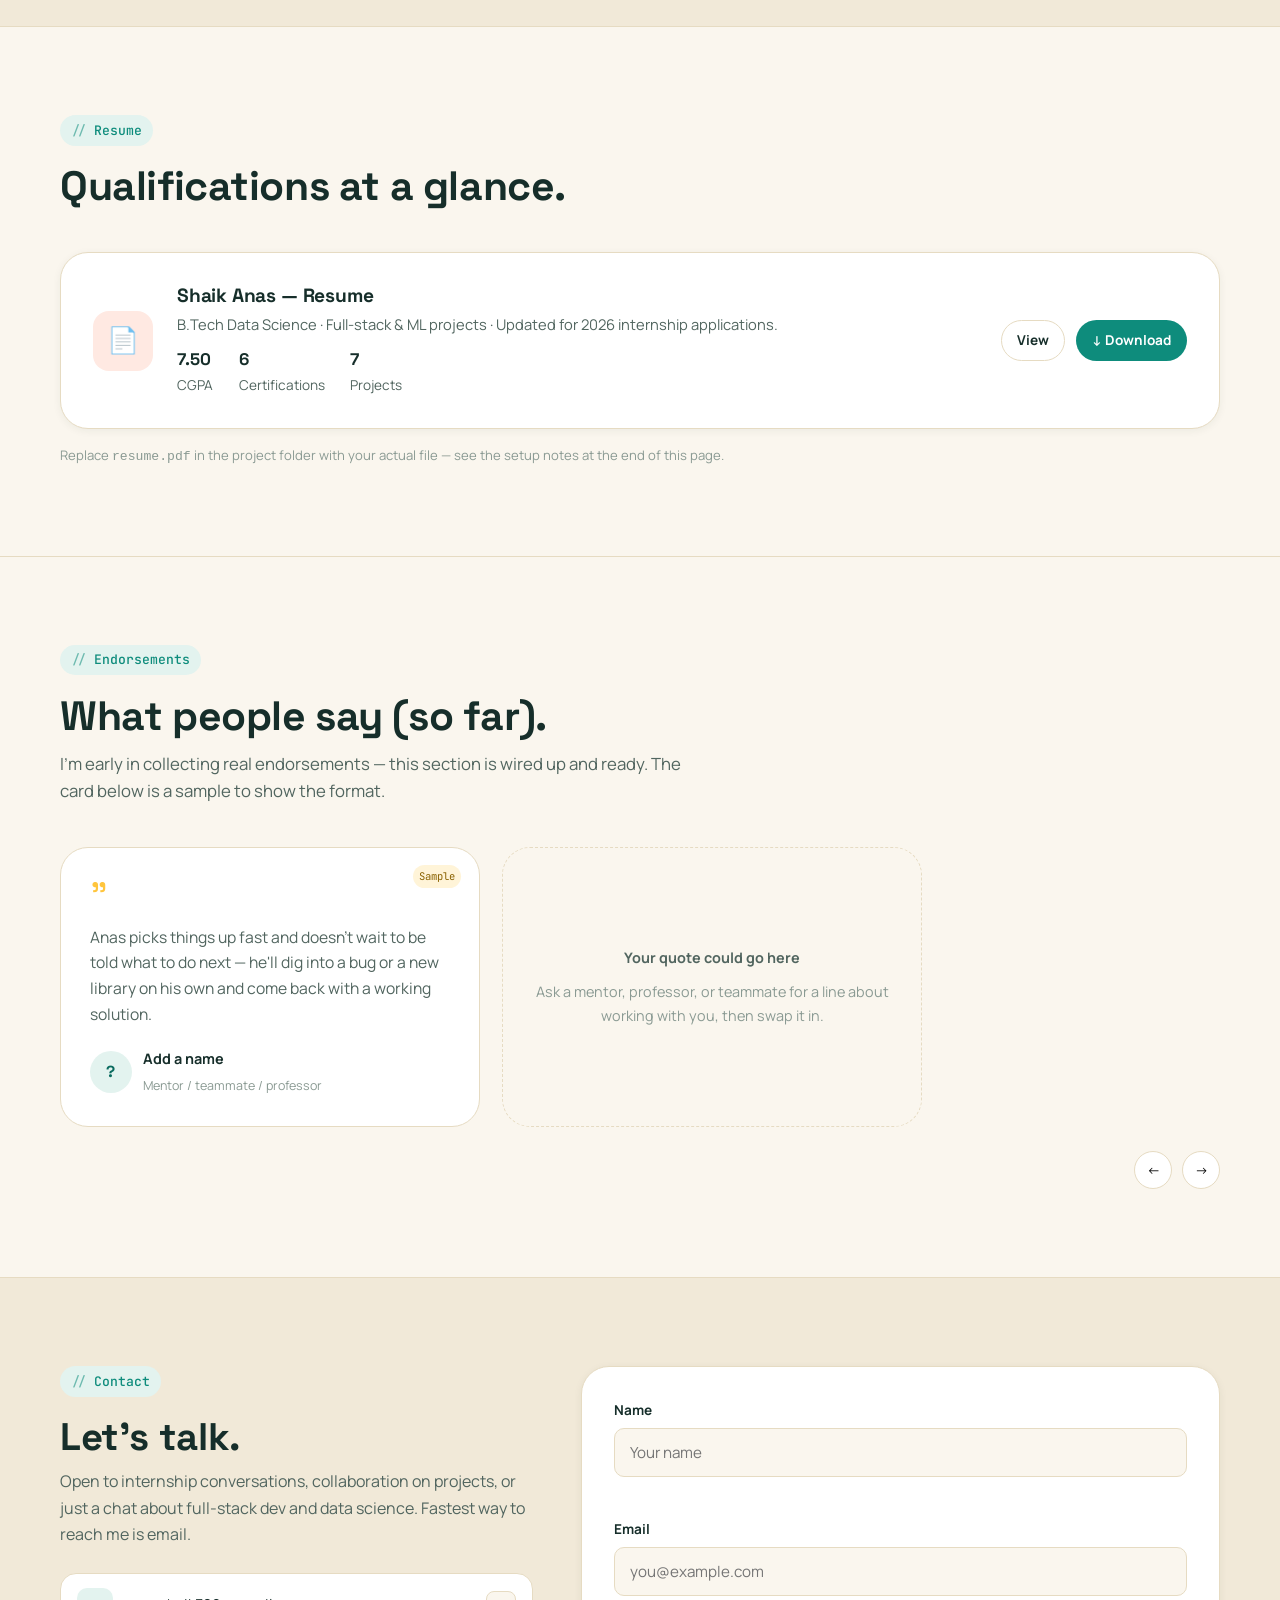
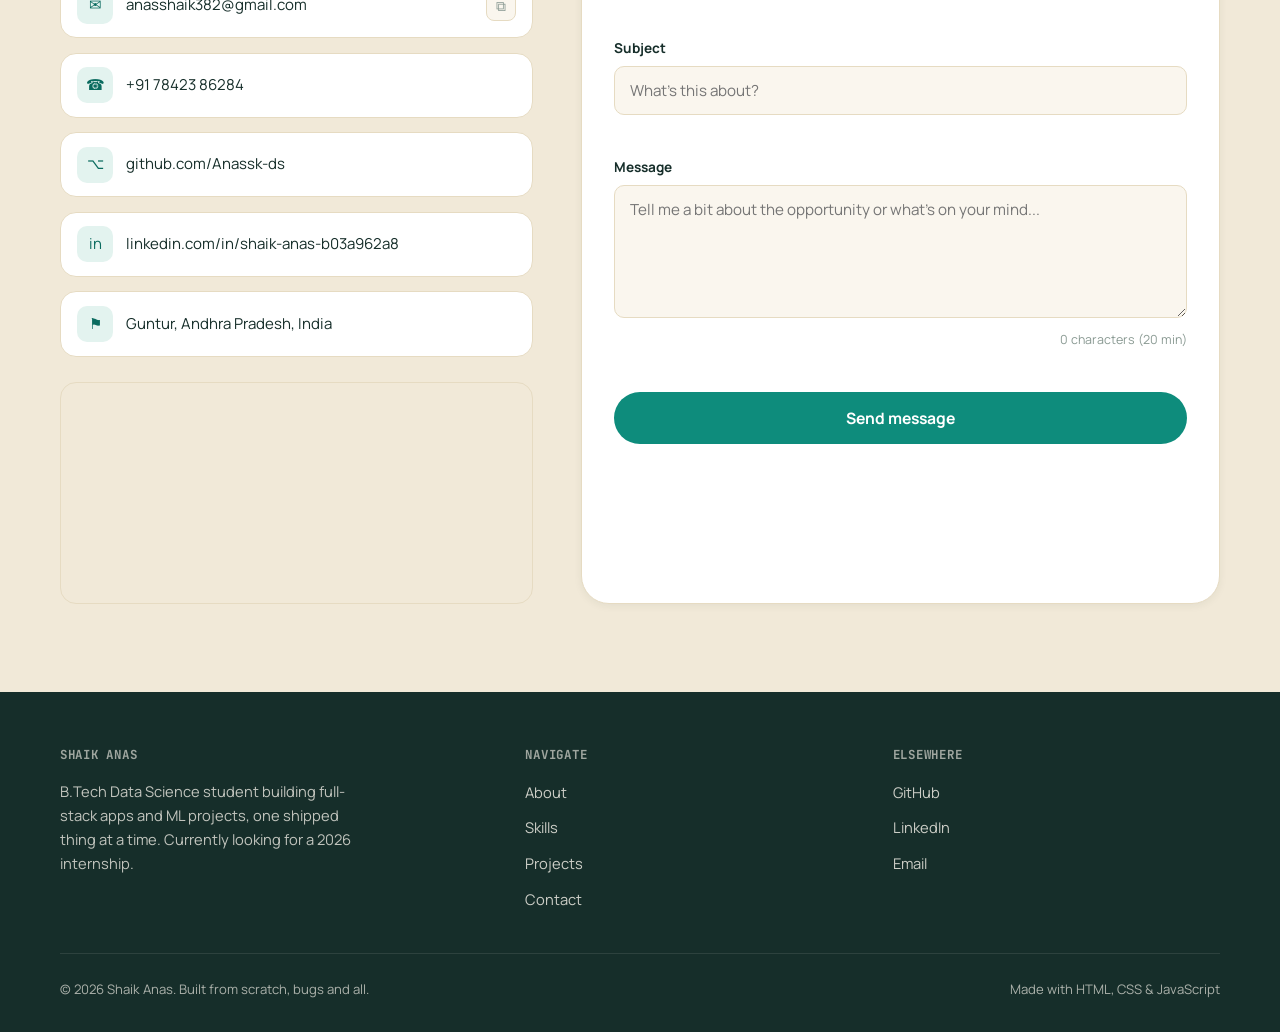
==== commit a0bb38ff: "Enhance SEO and structured data in index.html Updated SEO metadata and structured identity data for " ====
--- a/index.html
+++ b/index.html
@@ -3,16 +3,70 @@
 <head>
 <meta charset="UTF-8">
 <meta name="viewport" content="width=device-width, initial-scale=1.0">
-<title>Shaik Anas — Full-Stack &amp; Data Science Developer</title>
-<meta name="description" content="Portfolio of Shaik Anas, a 3rd-year B.Tech Data Science student building full-stack web apps and machine learning projects, seeking software engineering internships.">
-<meta property="og:title" content="Shaik Anas — Full-Stack & Data Science Developer">
-<meta property="og:description" content="Projects, skills, and contact info for Shaik Anas — B.Tech Data Science student and aspiring software engineer.">
+
+<!-- Primary SEO -->
+<title>Shaik Anas — Data Science Student &amp; Software Developer</title>
+<meta name="description" content="Shaik Anas is a B.Tech Data Science student and software developer from Andhra Pradesh, India, building full-stack web applications, data analytics projects, and machine learning solutions.">
+<meta name="keywords" content="Shaik Anas, Shaik Anas Data Science, Shaik Anas developer, Shaik Anas portfolio, Data Science student, software developer, full stack developer, MERN developer, Python, SQL, machine learning, data analytics">
+<meta name="author" content="Shaik Anas">
+<meta name="robots" content="index, follow, max-image-preview:large">
+
+<!-- Canonical URL -->
+<link rel="canonical" href="https://anassk-ds.github.io/Portfolio-Website/">
+
+<!-- Open Graph -->
 <meta property="og:type" content="website">
+<meta property="og:url" content="https://anassk-ds.github.io/Portfolio-Website/">
+<meta property="og:title" content="Shaik Anas — Data Science Student &amp; Software Developer">
+<meta property="og:description" content="Portfolio of Shaik Anas — B.Tech Data Science student building software, data analytics projects, full-stack applications, and machine learning solutions.">
+<meta property="og:site_name" content="Shaik Anas Portfolio">
+
+<!-- Twitter / X -->
 <meta name="twitter:card" content="summary">
-<meta name="twitter:title" content="Shaik Anas — Full-Stack & Data Science Developer">
-<meta name="twitter:description" content="Projects, skills, and contact info for Shaik Anas — B.Tech Data Science student and aspiring software engineer.">
+<meta name="twitter:title" content="Shaik Anas — Data Science Student &amp; Software Developer">
+<meta name="twitter:description" content="Portfolio of Shaik Anas — B.Tech Data Science student building software, data analytics projects, full-stack applications, and machine learning solutions.">
+
+<!-- Theme -->
 <meta name="theme-color" content="#0E8C7C">
-<meta name="keywords" content="Shaik Anas, portfolio, full stack developer, data science, MERN stack, machine learning, B.Tech, internship">
+
+<!-- Structured identity data -->
+<script type="application/ld+json">
+{
+  "@context": "https://schema.org",
+  "@type": "Person",
+  "@id": "https://anassk-ds.github.io/Portfolio-Website/#shaik-anas",
+  "name": "Shaik Anas",
+  "url": "https://anassk-ds.github.io/Portfolio-Website/",
+  "jobTitle": "Data Science Student & Software Developer",
+  "description": "B.Tech Data Science student and software developer building full-stack web applications, data analytics projects, and machine learning solutions.",
+  "address": {
+    "@type": "PostalAddress",
+    "addressLocality": "Guntur",
+    "addressRegion": "Andhra Pradesh",
+    "addressCountry": "IN"
+  },
+  "alumniOf": {
+    "@type": "CollegeOrUniversity",
+    "name": "Chalapathi Institute of Technology"
+  },
+  "sameAs": [
+    "https://github.com/Anassk-ds",
+    "https://www.linkedin.com/in/shaik-anas-b03a962a8/",
+    "https://leetcode.com/u/anas_shaik/"
+  ],
+  "knowsAbout": [
+    "Data Science",
+    "Data Analytics",
+    "Python",
+    "SQL",
+    "Machine Learning",
+    "Full-Stack Development",
+    "MERN Stack",
+    "GitHub",
+    "JavaScript"
+  ]
+}
+</script>
 <link rel="icon" href="data:image/svg+xml,<svg xmlns=%22http://www.w3.org/2000/svg%22 viewBox=%220 0 100 100%22><rect width=%22100%22 height=%22100%22 rx=%2222%22 fill=%22%230E8C7C%22/><text x=%2250%22 y=%2266%22 font-size=%2250%22 font-family=%22monospace%22 fill=%22white%22 text-anchor=%22middle%22>A</text></svg>">
 <style>
 /* ===========================================================
@@ -1227,8 +1281,6 @@
 </head>
 <body>
 <a class="skip-link" href="#main">Skip to main content</a>
-
-<a href="#main" class="skip-link">Skip to content</a>
 
 <div class="cursor-glow" id="cursorGlow" aria-hidden="true"></div>
 
